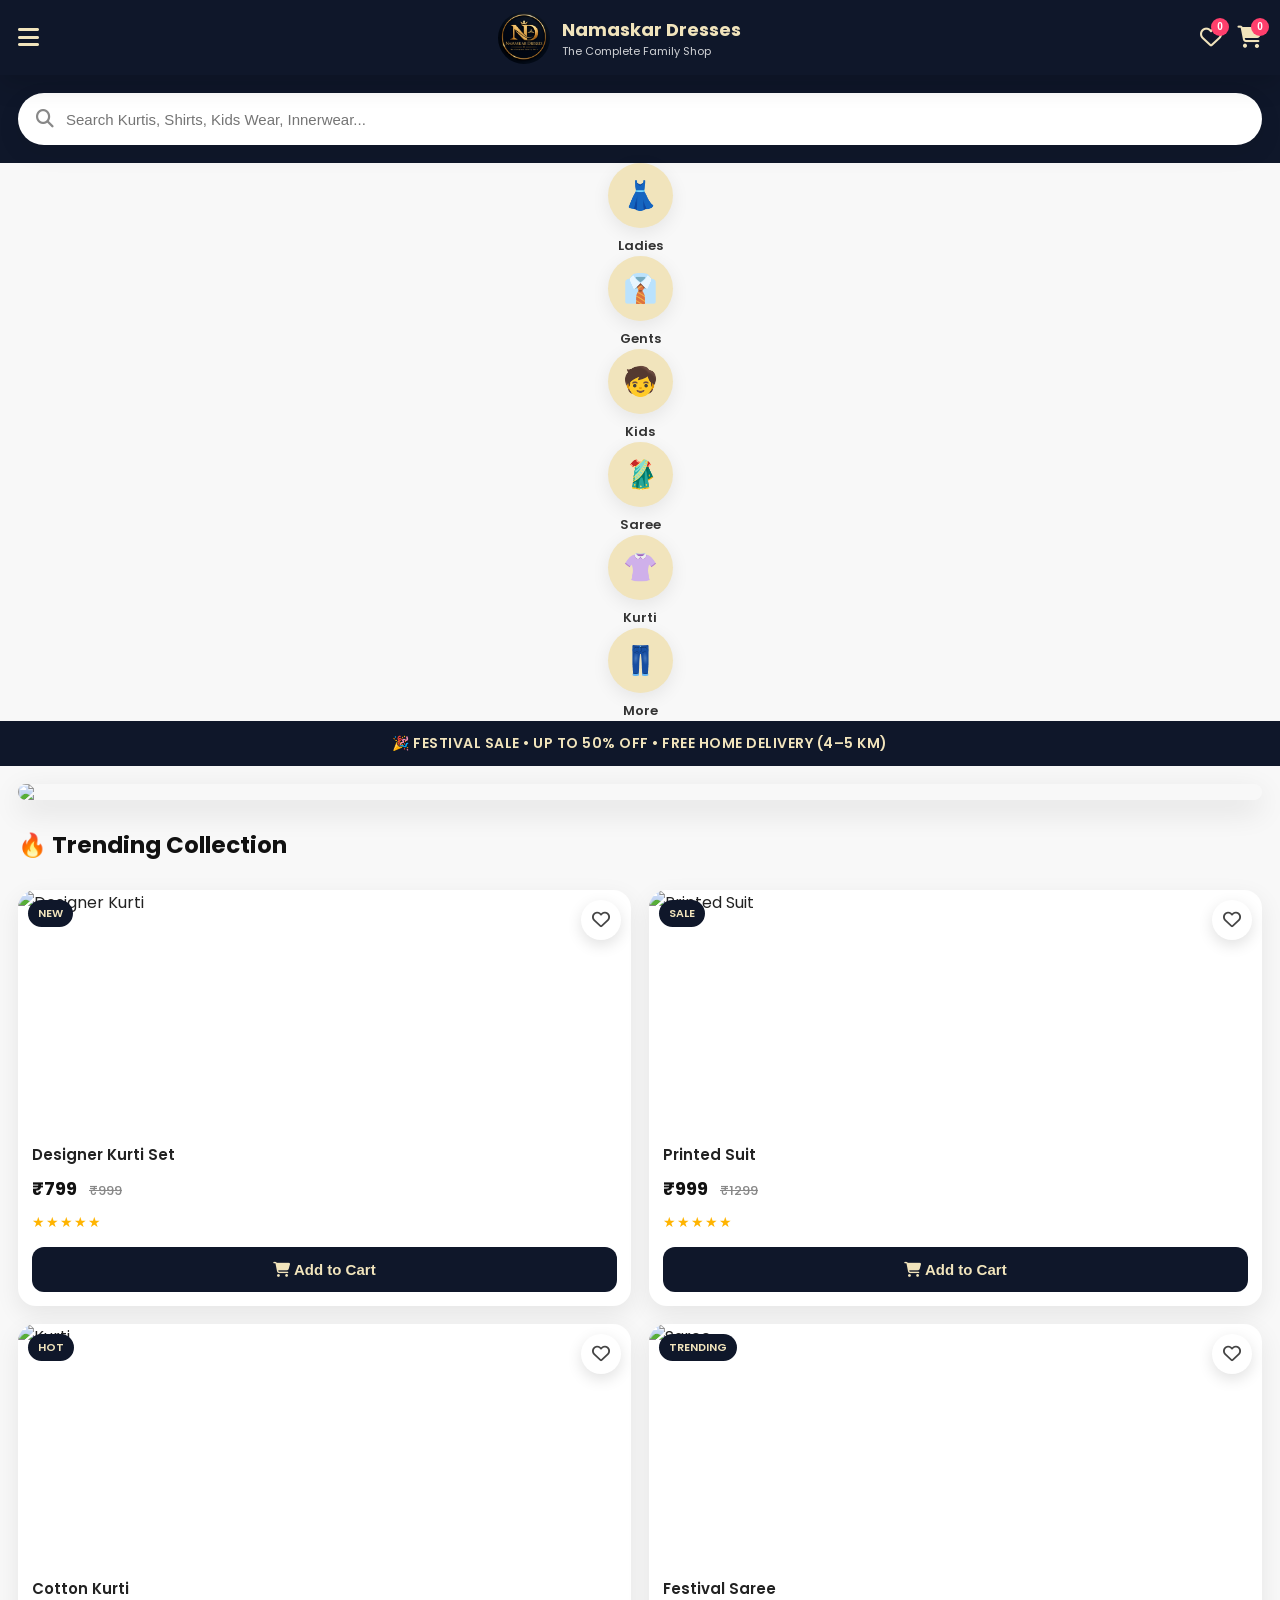
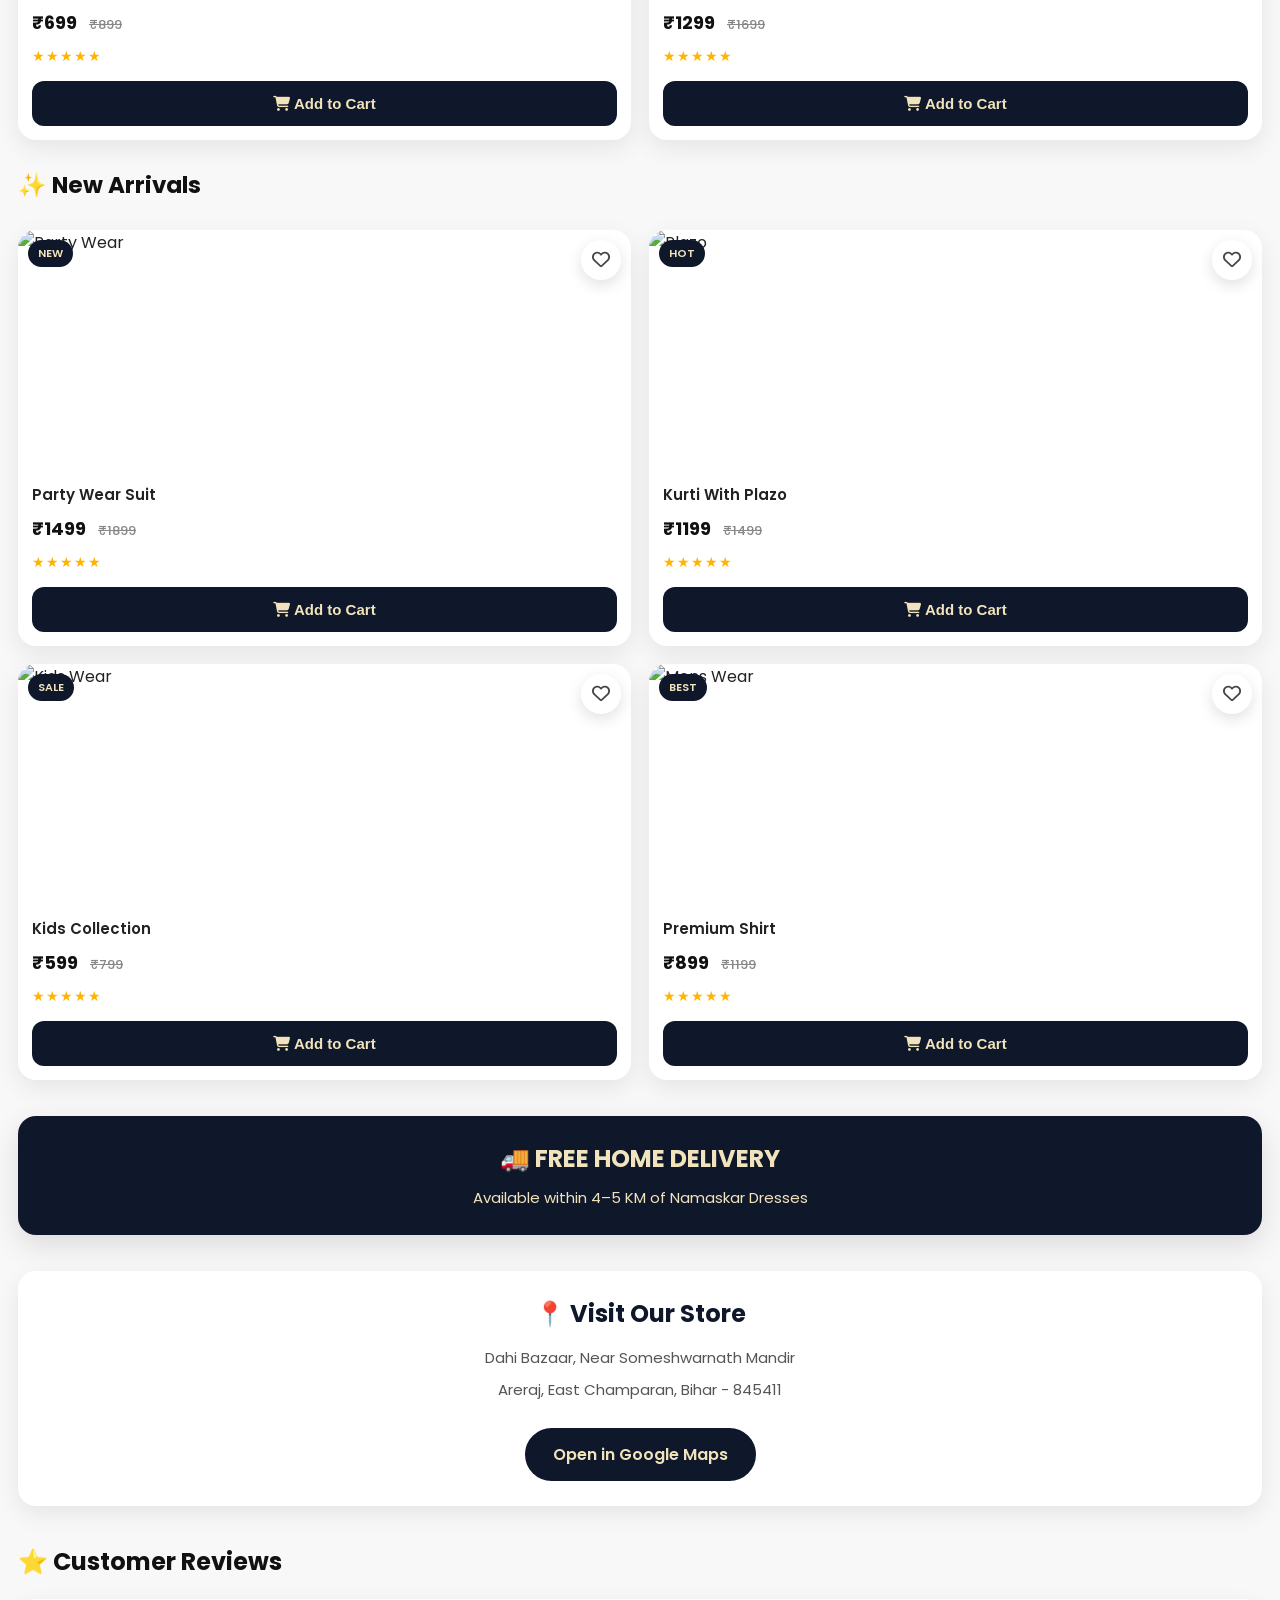
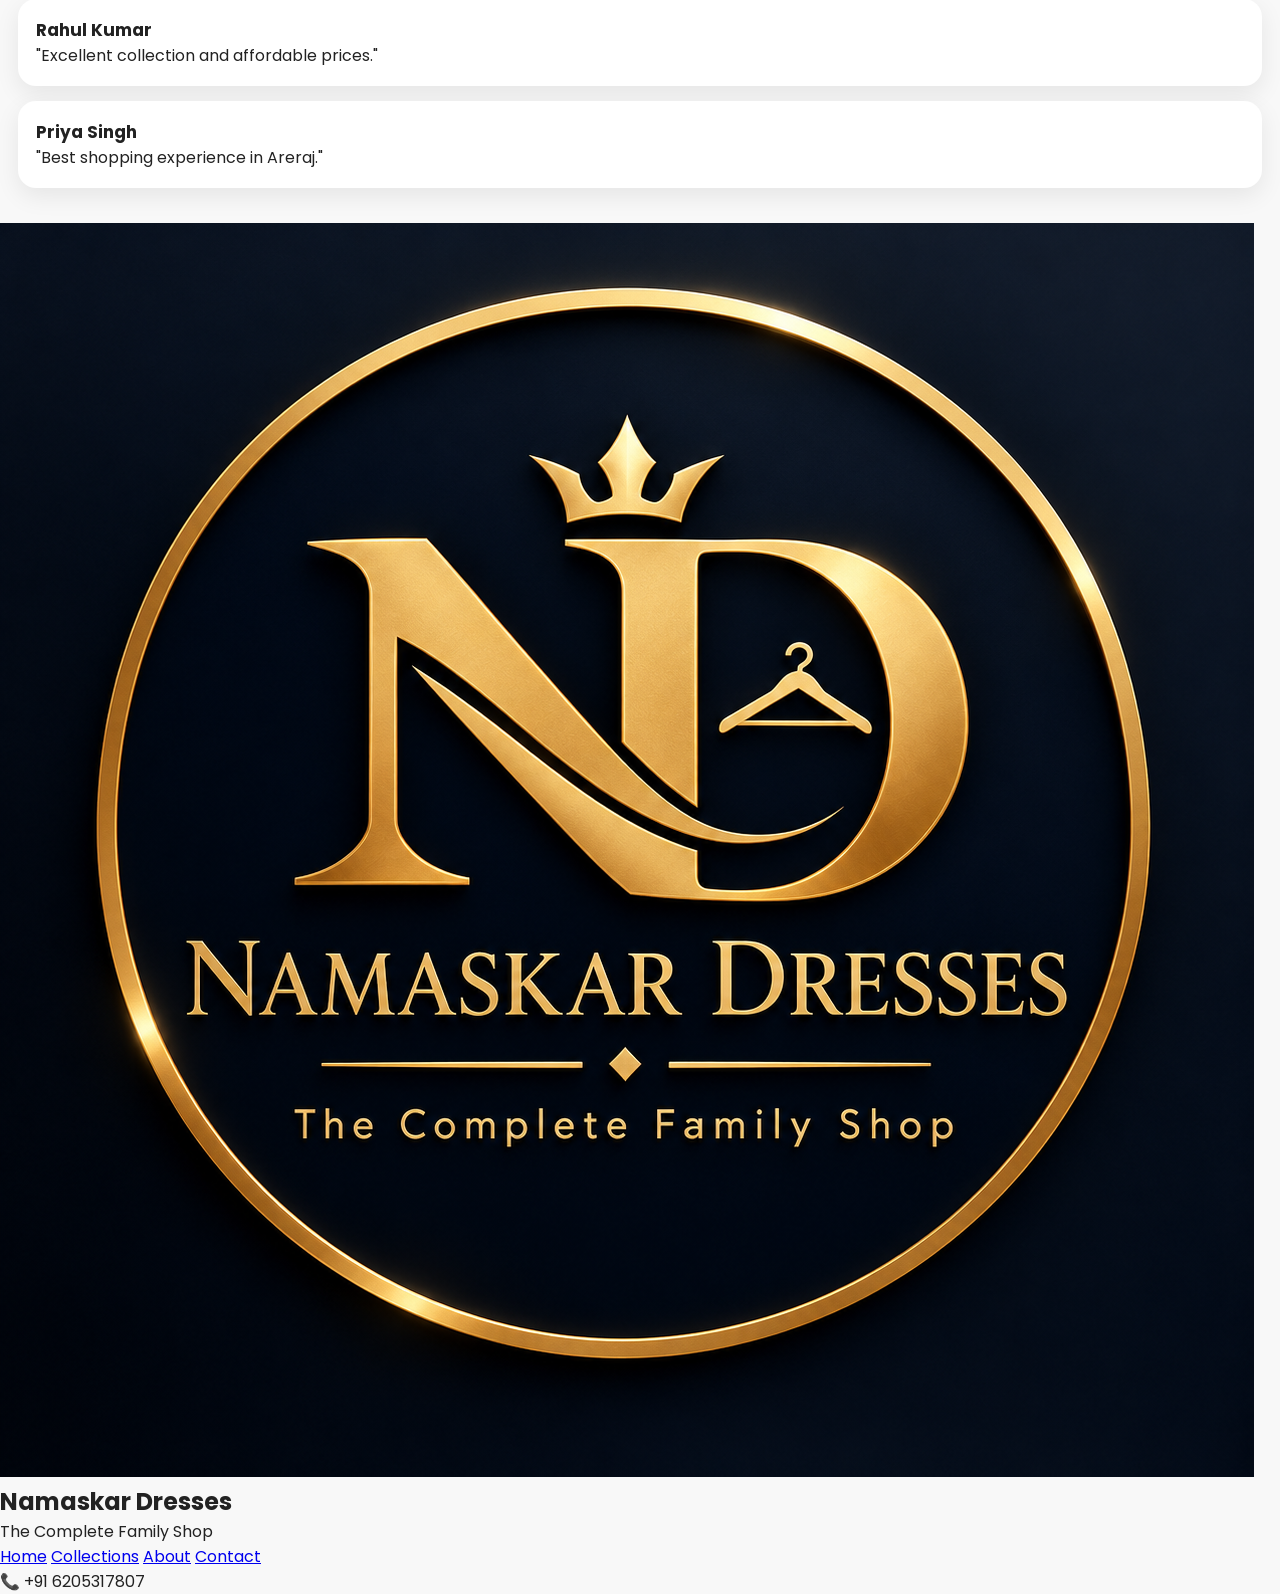
==== index.html @ bfc06c20 "Update index.html nww" ====
<!DOCTYPE html>
<html lang="en">
<head>
<meta charset="UTF-8">
<meta name="viewport" content="width=device-width, initial-scale=1.0">

<title>Namaskar Dresses | The Complete Family Shop</title>

<meta name="description" content="Namaskar Dresses, Areraj — The Complete Family Shop. Shop quality clothing for the whole family. Visit us at Dahi Bazzar, near Someshwarnath Mandir, Areraj, Bihar.">
<link rel="icon" type="image/png" href="logo.png">
  
<link rel="stylesheet" href="style.css">

<link rel="preconnect" href="https://fonts.googleapis.com">
<link rel="preconnect" href="https://fonts.gstatic.com" crossorigin>

<link href="https://fonts.googleapis.com/css2?family=Poppins:wght@300;400;500;600;700&family=Playfair+Display:wght@700&display=swap" rel="stylesheet">

<link rel="stylesheet"
href="https://cdnjs.cloudflare.com/ajax/libs/font-awesome/6.7.2/css/all.min.css"/>

</head>

<body>

<header class="header">

<div class="menu-btn">
<i class="fa-solid fa-bars"></i>
</div>

<div class="logo">

<img src="logo.png" alt="ND Logo">

<div class="logo-text">

<h2>Namaskar Dresses</h2>

<p>The Complete Family Shop</p>

</div>

</div>

<div class="header-icons">

<button class="icon-btn">
<i class="fa-regular fa-heart"></i>
<span id="wishlist-count">0</span>
</button>

<button class="icon-btn">
<i class="fa-solid fa-cart-shopping"></i>
<span id="cart-count">0</span>
</button>

</div>

</header>


<section class="search-section">

<div class="search-box">

<i class="fa-solid fa-magnifying-glass"></i>

<input
type="text"
placeholder="Search Kurtis, Shirts, Kids Wear, Innerwear...">

</div>

</section>

</section>
<div class="category">
<div class="circle">
👗
</div>
<p>Ladies</p>
</div>

<div class="category">
<div class="circle">
👔
</div>
<p>Gents</p>
</div>

<div class="category">
<div class="circle">
🧒
</div>
<p>Kids</p>
</div>

<div class="category">
<div class="circle">
🥻
</div>
<p>Saree</p>
</div>

<div class="category">
<div class="circle">
👚
</div>
<p>Kurti</p>
</div>

<div class="category">
<div class="circle">
👖
</div>
<p>More</p>
</div>

</section>


<section class="offer-strip">

<p>

🎉 FESTIVAL SALE • UP TO 50% OFF • FREE HOME DELIVERY (4–5 KM)

</p>

</section>


<section class="slider">

<div class="slides">

<img src="images/banner1.jpg" class="slide active">

<img src="images/banner2.jpg" class="slide">

<img src="images/banner3.jpg" class="slide">

</div>

</section>


<section class="section-title">

<h2>

🔥 Trending Collection

</h2>

</section>

<section class="products">
<div class="product-card">

<div class="product-image">

<img src="images/product1.jpg" alt="Designer Kurti">

<button class="wishlist-btn">
<i class="fa-regular fa-heart"></i>
</button>

<span class="badge">NEW</span>

</div>

<div class="product-info">

<h3>Designer Kurti Set</h3>

<p class="price">

₹799
<span>₹999</span>

</p>

<div class="rating">

★★★★★

</div>

<button class="cart-btn">

<i class="fa-solid fa-cart-shopping"></i>

Add to Cart

</button>

</div>

</div>


<div class="product-card">

<div class="product-image">

<img src="images/product2.jpg" alt="Printed Suit">

<button class="wishlist-btn">
<i class="fa-regular fa-heart"></i>
</button>

<span class="badge">SALE</span>

</div>

<div class="product-info">

<h3>Printed Suit</h3>

<p class="price">

₹999
<span>₹1299</span>

</p>

<div class="rating">

★★★★★

</div>

<button class="cart-btn">

<i class="fa-solid fa-cart-shopping"></i>

Add to Cart

</button>

</div>

</div>


<div class="product-card">

<div class="product-image">

<img src="images/product3.jpg" alt="Kurti">

<button class="wishlist-btn">
<i class="fa-regular fa-heart"></i>
</button>

<span class="badge">HOT</span>

</div>

<div class="product-info">

<h3>Cotton Kurti</h3>

<p class="price">

₹699
<span>₹899</span>

</p>

<div class="rating">

★★★★★

</div>

<button class="cart-btn">

<i class="fa-solid fa-cart-shopping"></i>

Add to Cart

</button>

</div>

</div>


<div class="product-card">

<div class="product-image">

<img src="images/product4.jpg" alt="Saree">

<button class="wishlist-btn">
<i class="fa-regular fa-heart"></i>
</button>

<span class="badge">TRENDING</span>

</div>

<div class="product-info">

<h3>Festival Saree</h3>

<p class="price">

₹1299
<span>₹1699</span>

</p>

<div class="rating">

★★★★★

</div>

<button class="cart-btn">

<i class="fa-solid fa-cart-shopping"></i>

Add to Cart

</button>

</div>

</div>

</section>


<section class="section-title">

<h2>

✨ New Arrivals

</h2>

</section>

<section class="products">
<div class="product-card">

<div class="product-image">

<img src="images/product5.jpg" alt="Party Wear">

<button class="wishlist-btn">
<i class="fa-regular fa-heart"></i>
</button>

<span class="badge">NEW</span>

</div>

<div class="product-info">

<h3>Party Wear Suit</h3>

<p class="price">

₹1499
<span>₹1899</span>

</p>

<div class="rating">
★★★★★
</div>

<button class="cart-btn">
<i class="fa-solid fa-cart-shopping"></i>
Add to Cart
</button>

</div>

</div>


<div class="product-card">

<div class="product-image">

<img src="images/product6.jpg" alt="Plazo">

<button class="wishlist-btn">
<i class="fa-regular fa-heart"></i>
</button>

<span class="badge">HOT</span>

</div>

<div class="product-info">

<h3>Kurti With Plazo</h3>

<p class="price">

₹1199
<span>₹1499</span>

</p>

<div class="rating">
★★★★★
</div>

<button class="cart-btn">
<i class="fa-solid fa-cart-shopping"></i>
Add to Cart
</button>

</div>

</div>


<div class="product-card">

<div class="product-image">

<img src="images/product7.jpg" alt="Kids Wear">

<button class="wishlist-btn">
<i class="fa-regular fa-heart"></i>
</button>

<span class="badge">SALE</span>

</div>

<div class="product-info">

<h3>Kids Collection</h3>

<p class="price">

₹599
<span>₹799</span>

</p>

<div class="rating">
★★★★★
</div>

<button class="cart-btn">
<i class="fa-solid fa-cart-shopping"></i>
Add to Cart
</button>

</div>

</div>


<div class="product-card">

<div class="product-image">

<img src="images/product8.jpg" alt="Mens Wear">

<button class="wishlist-btn">
<i class="fa-regular fa-heart"></i>
</button>

<span class="badge">BEST</span>

</div>

<div class="product-info">

<h3>Premium Shirt</h3>

<p class="price">

₹899
<span>₹1199</span>

</p>

<div class="rating">
★★★★★
</div>

<button class="cart-btn">
<i class="fa-solid fa-cart-shopping"></i>
Add to Cart
</button>

</div>

</div>

</section>


<section class="delivery">

<div class="delivery-box">

<h2>🚚 FREE HOME DELIVERY</h2>

<p>
Available within 4–5 KM of Namaskar Dresses
</p>

</div>

</section>


<section class="visit-store">

<h2>📍 Visit Our Store</h2>

<p>
Dahi Bazaar, Near Someshwarnath Mandir
</p>

<p>
Areraj, East Champaran, Bihar - 845411
</p>

<a href="#" class="map-btn">

Open in Google Maps

</a>

</section>


<section class="reviews">

<h2>

⭐ Customer Reviews

</h2>

<div class="review-card">

<h4>Rahul Kumar</h4>

<p>

"Excellent collection and affordable prices."

</p>

</div>

<div class="review-card">

<h4>Priya Singh</h4>

<p>

"Best shopping experience in Areraj."

</p>

</div>

</section>


<footer>

<div class="footer-logo">

<img src="logo.png" alt="ND Logo">

<h2>Namaskar Dresses</h2>

<p>The Complete Family Shop</p>

</div>

<div class="footer-links">

<a href="#">Home</a>

<a href="#">Collections</a>

<a href="#">About</a>

<a href="#">Contact</a>

  </div>
<div class="footer-contact">

<p>📞 +91 6205317807</p
---- style.css ----
/* ===========================
   Namaskar Dresses V3
   style.css (Part 1)
=========================== */

*{
margin:0;
padding:0;
box-sizing:border-box;
}

html{
scroll-behavior:smooth;
}

body{
font-family:'Poppins',sans-serif;
background:#F8F8F8;
color:#222;
overflow-x:hidden;
}


/* HEADER */

.header{
position:sticky;
top:0;
left:0;
width:100%;
height:75px;
background:#0F172A;
display:flex;
align-items:center;
justify-content:space-between;
padding:0 18px;
z-index:999;
box-shadow:0 10px 25px rgba(0,0,0,.15);
}

.menu-btn{
font-size:24px;
color:#F1E4BC;
cursor:pointer;
}

.logo{
display:flex;
align-items:center;
gap:12px;
}

.logo img{
width:52px;
height:52px;
border-radius:50%;
}

.logo-text h2{
font-size:18px;
color:#F1E4BC;
font-weight:700;
}

.logo-text p{
font-size:11px;
color:#fff;
opacity:.8;
}

.header-icons{
display:flex;
align-items:center;
gap:15px;
}

.icon-btn{
position:relative;
background:none;
border:none;
color:#F1E4BC;
font-size:22px;
cursor:pointer;
}

.icon-btn span{
position:absolute;
top:-7px;
right:-7px;
background:#ff3f6c;
width:18px;
height:18px;
border-radius:50%;
font-size:10px;
display:flex;
align-items:center;
justify-content:center;
color:#fff;
font-weight:700;
}


/* SEARCH */

.search-section{
padding:18px;
background:#0F172A;
}

.search-box{
height:52px;
background:#fff;
border-radius:30px;
display:flex;
align-items:center;
padding:0 18px;
box-shadow:0 8px 25px rgba(0,0,0,.08);
}

.search-box i{
font-size:18px;
color:#888;
}

.search-box input{
flex:1;
height:100%;
border:none;
outline:none;
padding-left:12px;
font-size:15px;
background:transparent;
}


/* CATEGORIES */

.categories{
display:flex;
overflow-x:auto;
gap:18px;
padding:18px;
background:#fff;
}

.categories::-webkit-scrollbar{
display:none;
}

.category{
min-width:75px;
text-align:center;
}

.circle{
width:65px;
height:65px;
background:#F1E4BC;
border-radius:50%;
display:flex;
align-items:center;
justify-content:center;
font-size:28px;
margin:auto;
box-shadow:0 5px 18px rgba(0,0,0,.08);
}

.category p{
margin-top:8px;
font-size:13px;
font-weight:600;
color:#333;
}


/* OFFER */

.offer-strip{
background:#0F172A;
color:#F1E4BC;
text-align:center;
padding:12px;
font-size:14px;
font-weight:600;
letter-spacing:.5px;
}


/* SLIDER */

.slider{
padding:18px;
}

.slides{
width:100%;
border-radius:20px;
overflow:hidden;
box-shadow:0 10px 30px rgba(0,0,0,.12);
}

.slide{
width:100%;
display:none;
}

.slide.active{
display:block;
}


/* SECTION TITLE */

.section-title{
padding:10px 18px;
}

.section-title h2{
font-size:23px;
font-weight:700;
color:#111;
}


/* PRODUCTS */

.products{
padding:18px;
display:grid;
grid-template-columns:repeat(2,1fr);
gap:18px;
}
/* PRODUCT CARD */

.product-card{
background:#fff;
border-radius:18px;
overflow:hidden;
box-shadow:0 8px 25px rgba(0,0,0,.08);
transition:.35s;
position:relative;
}

.product-card:hover{
transform:translateY(-6px);
box-shadow:0 15px 35px rgba(0,0,0,.12);
}

.product-image{
position:relative;
overflow:hidden;
}

.product-image img{
width:100%;
height:240px;
object-fit:cover;
display:block;
transition:.4s;
}

.product-card:hover .product-image img{
transform:scale(1.05);
}

.wishlist-btn{
position:absolute;
top:10px;
right:10px;
width:40px;
height:40px;
border:none;
border-radius:50%;
background:#fff;
box-shadow:0 5px 15px rgba(0,0,0,.12);
cursor:pointer;
font-size:18px;
color:#444;
display:flex;
align-items:center;
justify-content:center;
}

.wishlist-btn:hover{
color:#ff3f6c;
}

.badge{
position:absolute;
left:10px;
top:10px;
background:#0F172A;
color:#F1E4BC;
padding:5px 10px;
border-radius:30px;
font-size:11px;
font-weight:600;
}

.product-info{
padding:14px;
}

.product-info h3{
font-size:15px;
font-weight:600;
margin-bottom:10px;
color:#222;
line-height:1.4;
}

.price{
font-size:18px;
font-weight:700;
color:#111;
margin-bottom:10px;
}

.price span{
margin-left:8px;
font-size:13px;
text-decoration:line-through;
color:#888;
font-weight:500;
}

.rating{
color:#ffb400;
font-size:14px;
margin-bottom:14px;
letter-spacing:1px;
}

.cart-btn{
width:100%;
height:45px;
border:none;
border-radius:12px;
background:#0F172A;
color:#F1E4BC;
font-size:15px;
font-weight:600;
cursor:pointer;
transition:.3s;
}

.cart-btn:hover{
background:#1e293b;
}


/* DELIVERY */

.delivery{
padding:18px;
}

.delivery-box{
background:#0F172A;
color:#F1E4BC;
padding:25px;
border-radius:18px;
text-align:center;
box-shadow:0 10px 30px rgba(0,0,0,.12);
}

.delivery-box h2{
font-size:24px;
margin-bottom:10px;
}

.delivery-box p{
font-size:15px;
line-height:1.6;
}
/* VISIT STORE */

.visit-store{
padding:25px 18px;
text-align:center;
background:#fff;
margin:18px;
border-radius:18px;
box-shadow:0 8px 25px rgba(0,0,0,.08);
}

.visit-store h2{
font-size:24px;
color:#0F172A;
margin-bottom:15px;
}

.visit-store p{
font-size:15px;
color:#555;
margin:8px 0;
line-height:1.6;
}

.map-btn{
display:inline-block;
margin-top:18px;
padding:14px 28px;
background:#0F172A;
color:#F1E4BC;
text-decoration:none;
border-radius:30px;
font-weight:600;
transition:.3s;
}

.map-btn:hover{
transform:translateY(-3px);
box-shadow:0 8px 20px rgba(0,0,0,.15);
}


/* REVIEWS */

.reviews{
padding:20px 18px;
}

.reviews h2{
font-size:24px;
margin-bottom:20px;
color:#111;
}

.review-card{
background:#fff;
padding:18px;
border-radius:18px;
margin-bottom:15px;
box-shadow:0 8px 25px rgba(0,0,0,.08);
}

.review-card h4{
font-size:17px;
margin-bottom:8px
/* TOAST */

.toast{
position:fixed;
left:50%;
bottom:90px;
transform:translateX(-50%);
background:#0F172A;
color:#F1E4BC;
padding:14px 24px;
border-radius:30px;
font-size:14px;
font-weight:600;
box-shadow:0 8px 20px rgba(0,0,0,.15);
opacity:0;
pointer-events:none;
transition:.35s;
z-index:1000;
}

.toast.show{
opacity:1;
bottom:100px;
}


/* SCROLLBAR */

::-webkit-scrollbar{
width:8px;
}

::-webkit-scrollbar-thumb{
background:#F1E4BC;
border-radius:20px;
}

::-webkit-scrollbar-track{
background:#eee;
}


/* ANIMATIONS */

.product-card,
.review-card,
.delivery-box,
.visit-store,
.slide{
animation:fadeUp .6s ease;
}

@keyframes fadeUp{

0%{
opacity:0;
transform:translateY(25px);
}

100%{
opacity:1;
transform:translateY(0);
}

}


/* MOBILE */

@media(max-width:768px){

.logo-text h2{
font-size:16px;
}

.logo-text p{
font-size:10px;
}

.product-image img{
height:210px;
}

.products{
grid-template-columns:repeat(2,1fr);
gap:14px;
padding:14px;
}

.circle{
width:60px;
height:60px;
font-size:24px;
}

.section-title h2{
font-size:20px;
}

}


/* TABLET */

@media(min-width:769px){

.products{
grid-template-columns:repeat(3,1fr);
}

}


/* DESKTOP */

@media(min-width:1200px){

.products{
grid-template-columns:repeat(4,1fr);
max-width:1400px;
margin:auto;
}

.slider,
.delivery,
.reviews{
max-width:1400px;
margin:auto;
}

.visit-store{
max-width:900px;
margin:30px auto;
}

.categories{
justify-content:center;
}

.search-section{
display:flex;
justify-content:center;
}

.search-box{
max-width:700px;
width:100%;
}

.header{
padding:0 40px;
}

}


/* END OF STYLE.CSS */
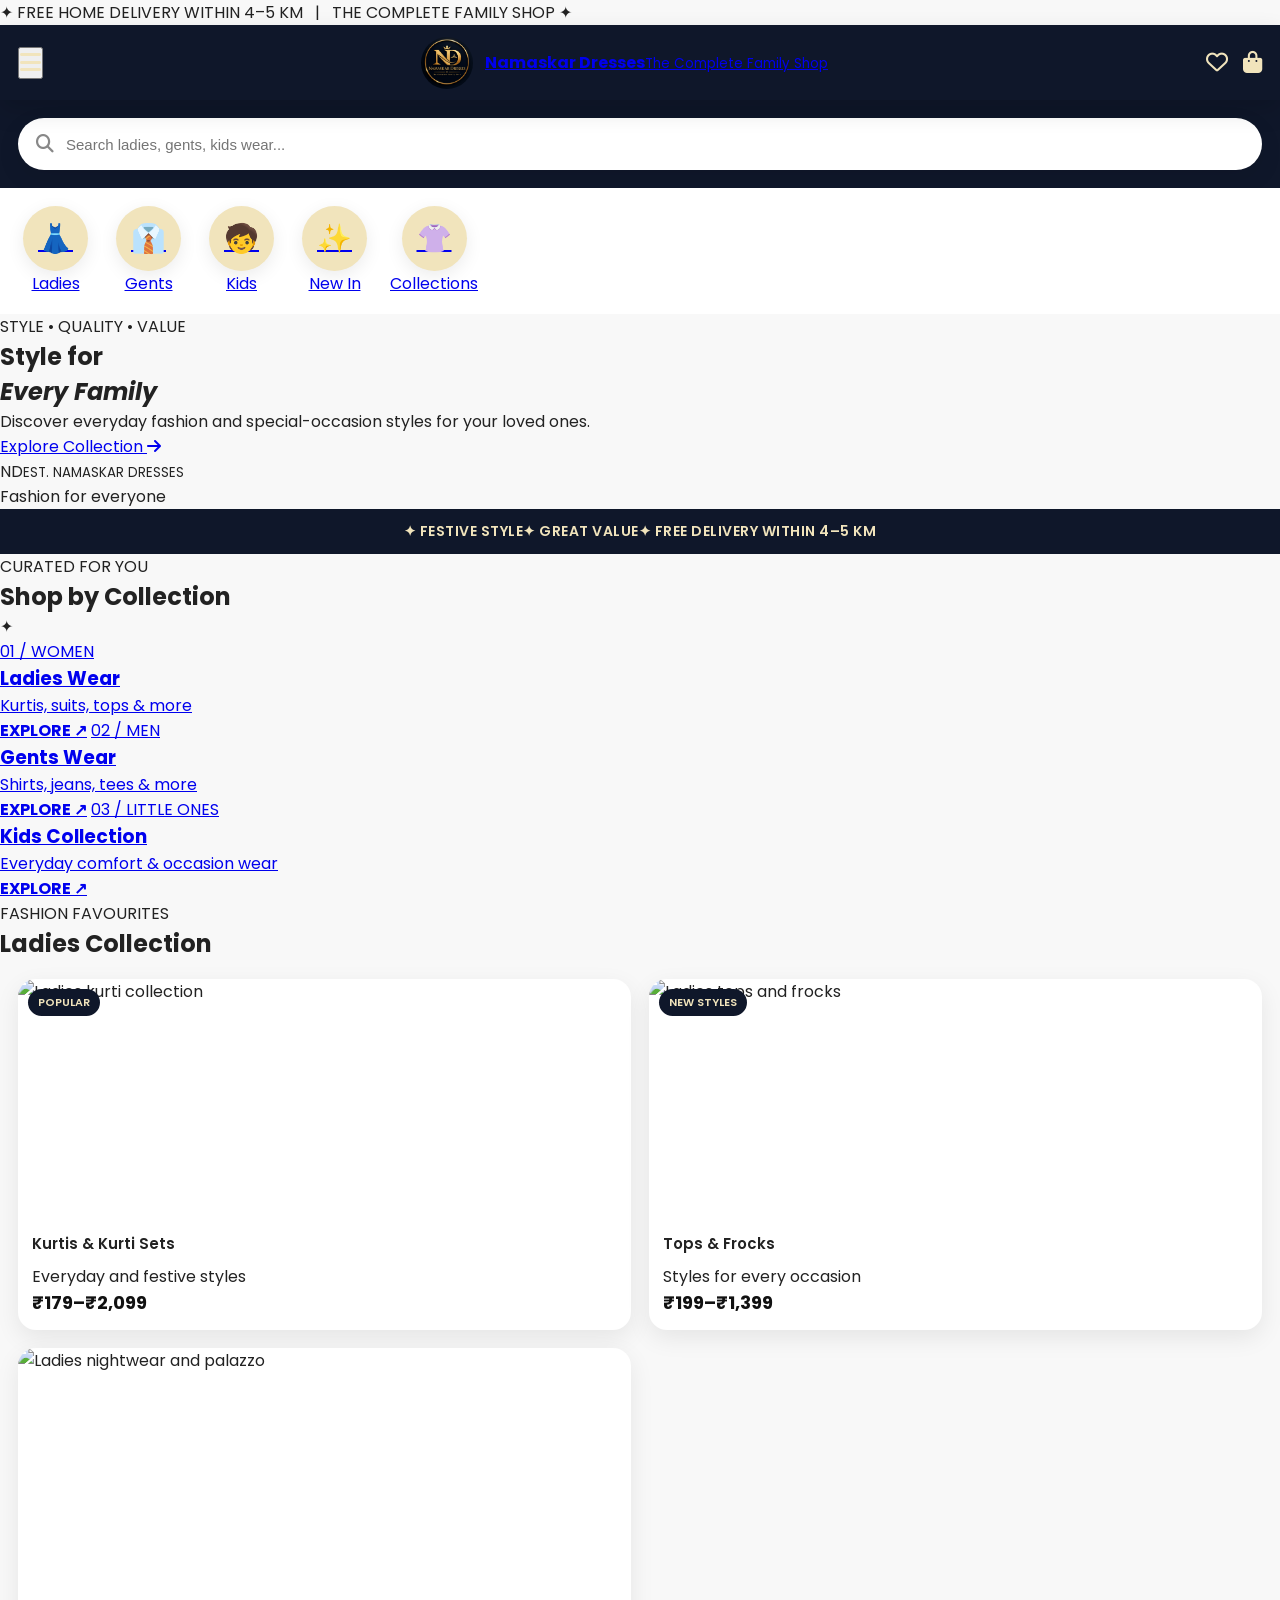
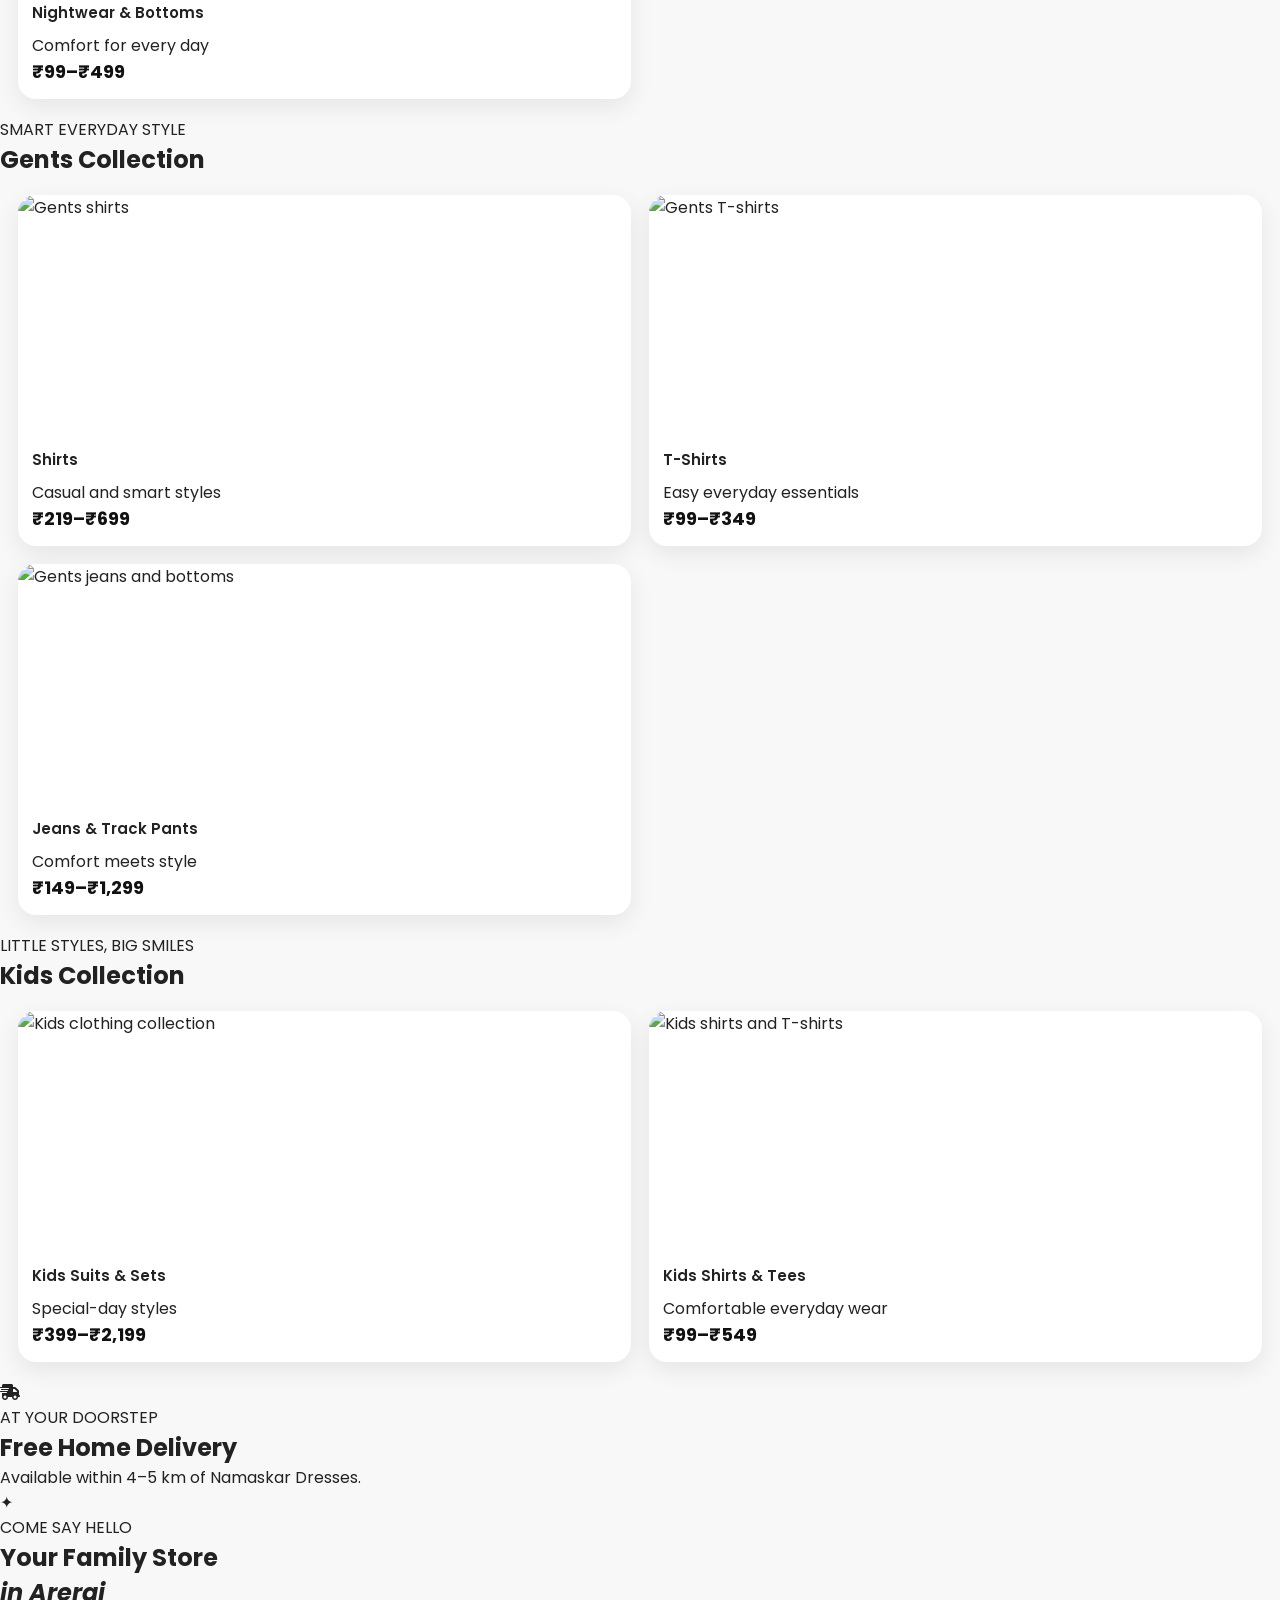
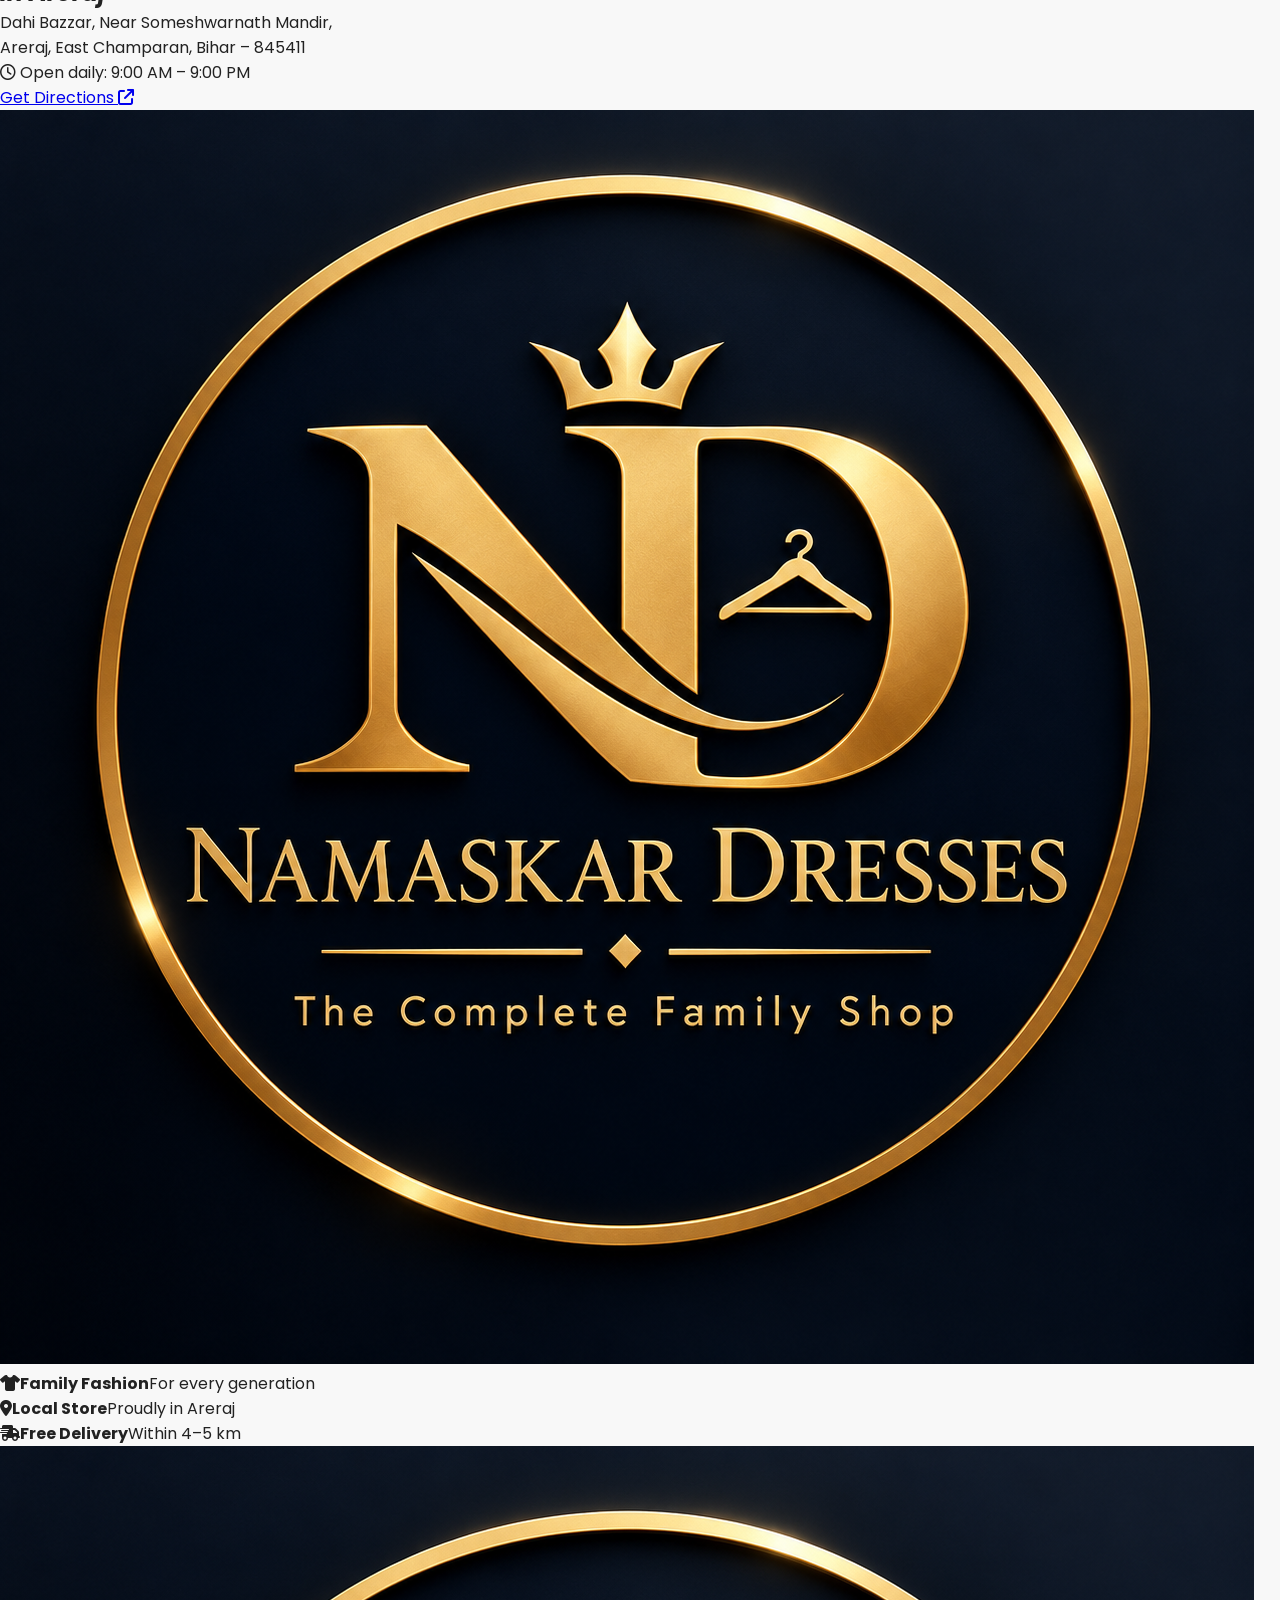
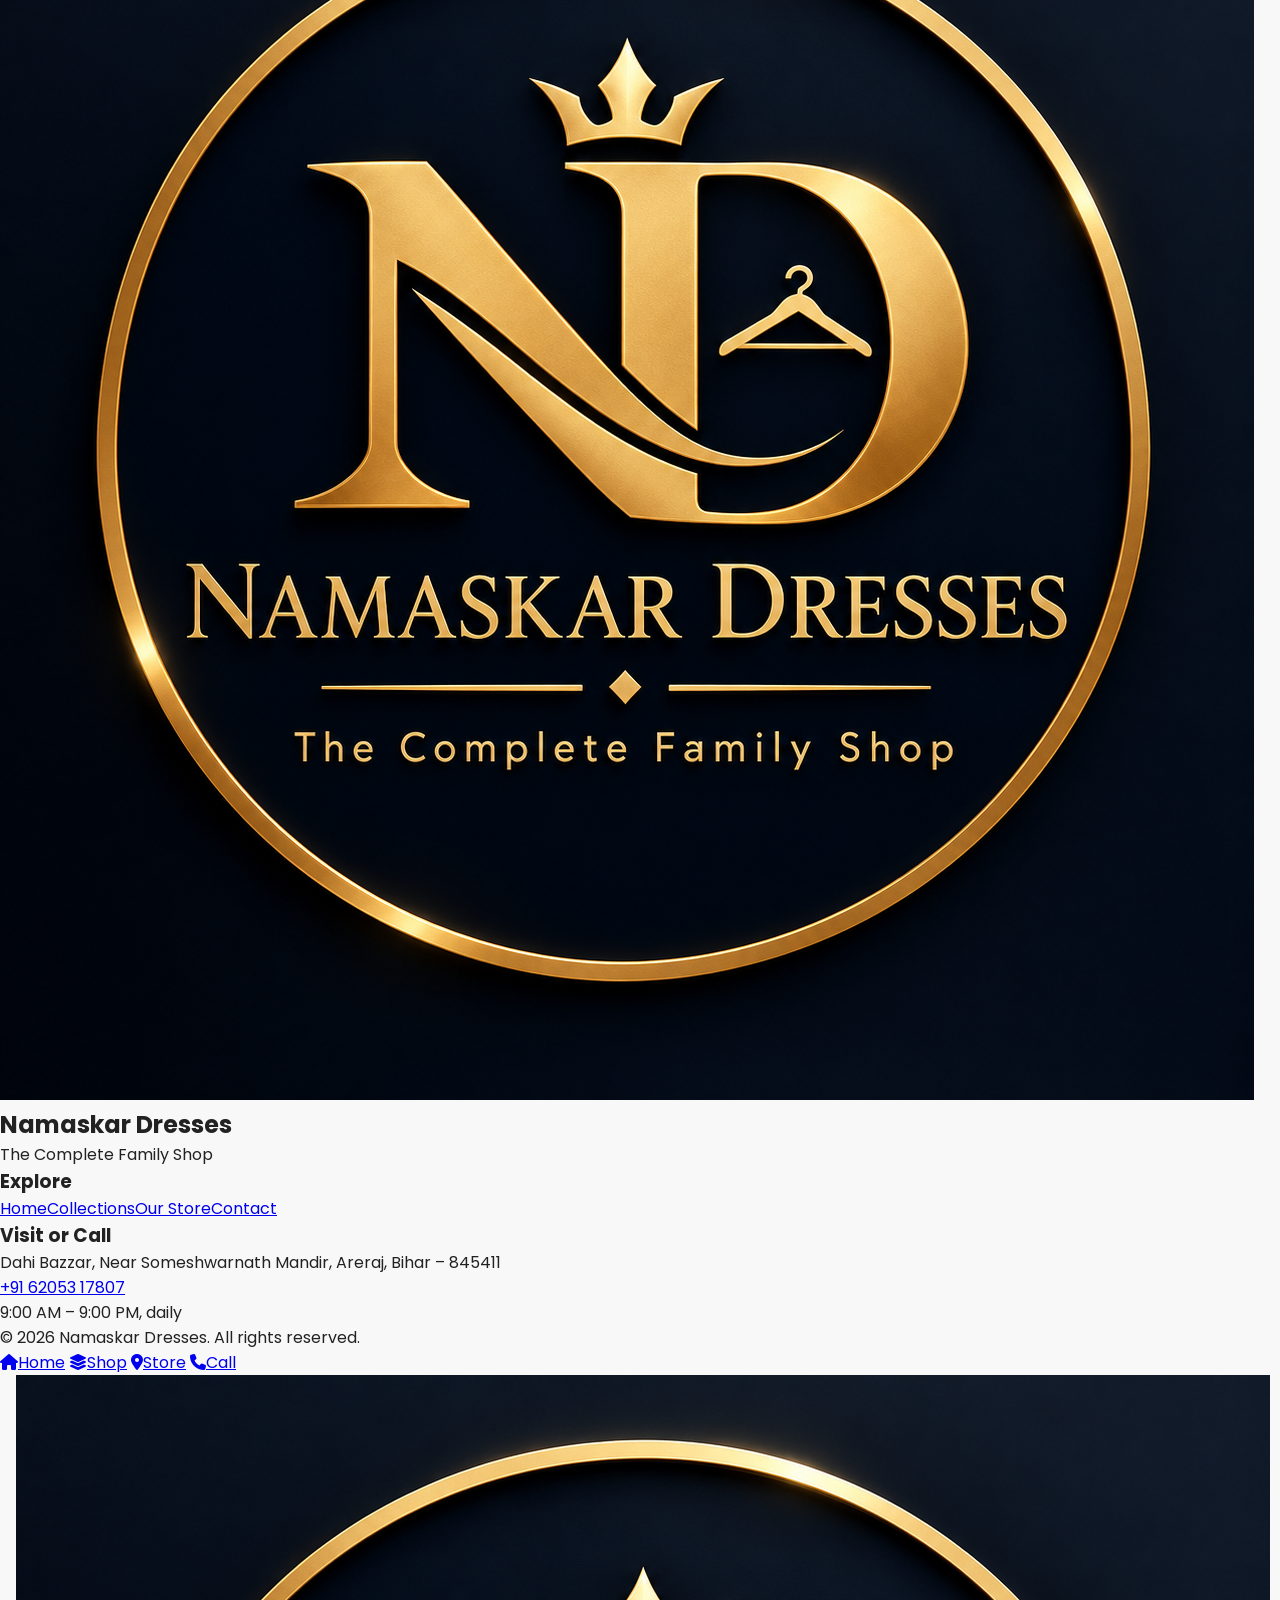
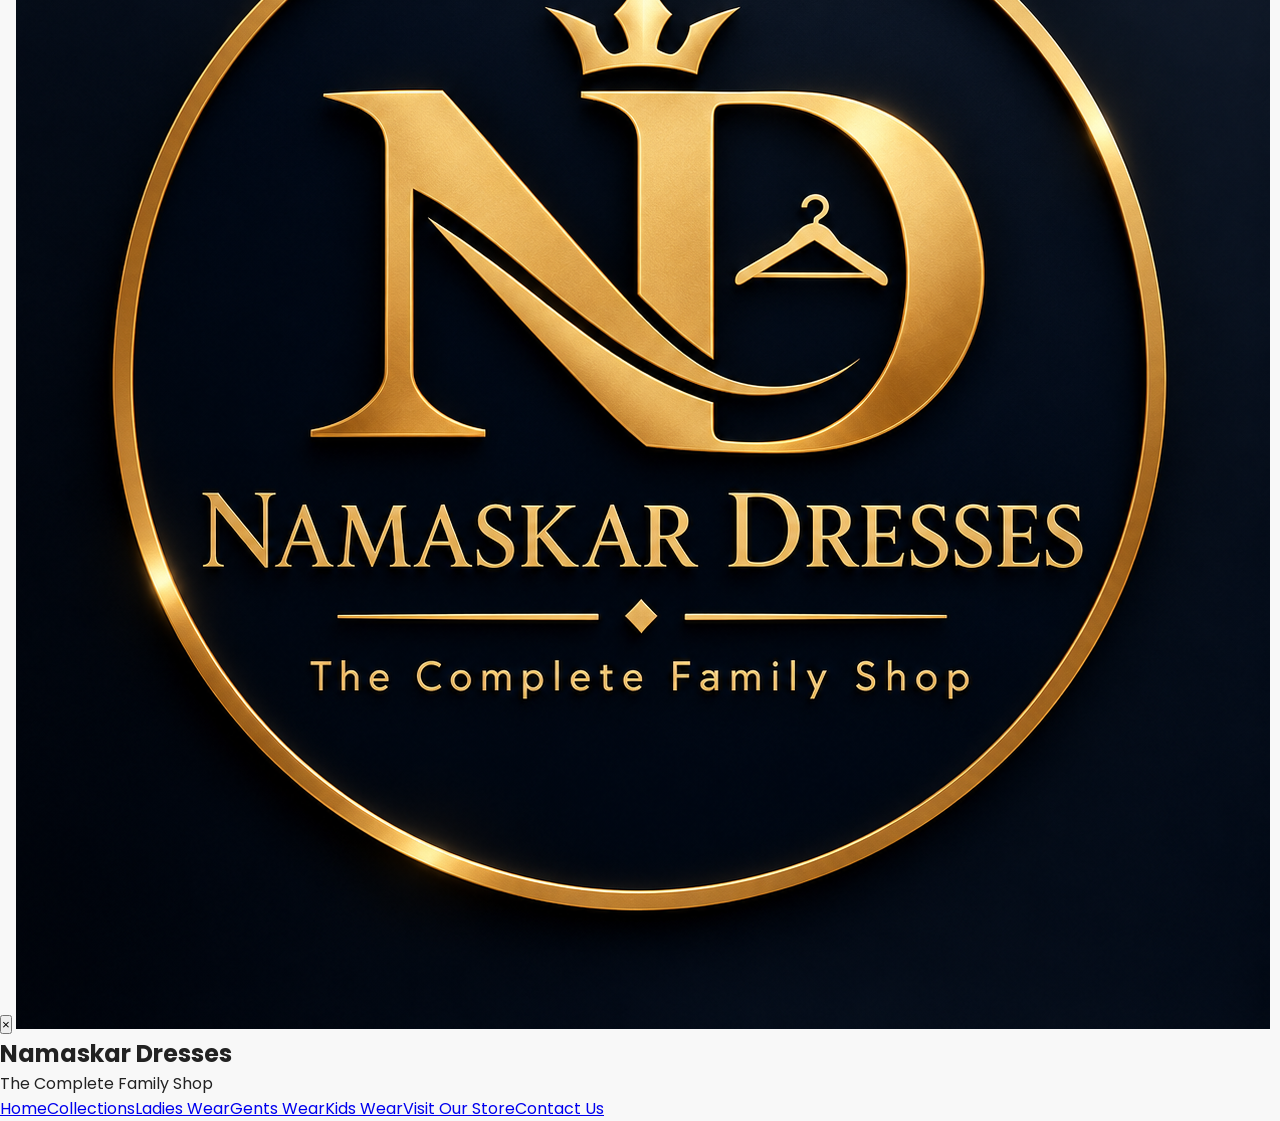
==== commit aa06eaac: "Update index.html3" ====
--- a/index.html
+++ b/index.html
@@ -1,603 +1,192 @@
+
 <!DOCTYPE html>
 <html lang="en">
 <head>
 <meta charset="UTF-8">
 <meta name="viewport" content="width=device-width, initial-scale=1.0">
-
+<meta name="theme-color" content="#0b1730">
 <title>Namaskar Dresses | The Complete Family Shop</title>
-
-<meta name="description" content="Namaskar Dresses, Areraj — The Complete Family Shop. Shop quality clothing for the whole family. Visit us at Dahi Bazzar, near Someshwarnath Mandir, Areraj, Bihar.">
+<meta name="description" content="Discover family fashion at Namaskar Dresses, Areraj, Bihar. Shop ladies, gents and kids clothing with free home delivery within 4–5 km.">
 <link rel="icon" type="image/png" href="logo.png">
-  
 <link rel="stylesheet" href="style.css">
-
 <link rel="preconnect" href="https://fonts.googleapis.com">
 <link rel="preconnect" href="https://fonts.gstatic.com" crossorigin>
-
-<link href="https://fonts.googleapis.com/css2?family=Poppins:wght@300;400;500;600;700&family=Playfair+Display:wght@700&display=swap" rel="stylesheet">
-
-<link rel="stylesheet"
-href="https://cdnjs.cloudflare.com/ajax/libs/font-awesome/6.7.2/css/all.min.css"/>
-
+<link href="https://fonts.googleapis.com/css2?family=Poppins:wght@400;500;600;700&family=Playfair+Display:wght@600;700&display=swap" rel="stylesheet">
+<link rel="stylesheet" href="https://cdnjs.cloudflare.com/ajax/libs/font-awesome/6.7.2/css/all.min.css">
 </head>
-
 <body>
 
+<div class="topbar">✦ FREE HOME DELIVERY WITHIN 4–5 KM &nbsp; | &nbsp; THE COMPLETE FAMILY SHOP ✦</div>
+
 <header class="header">
-
-<div class="menu-btn">
-<i class="fa-solid fa-bars"></i>
-</div>
-
-<div class="logo">
-
-<img src="logo.png" alt="ND Logo">
-
-<div class="logo-text">
-
-<h2>Namaskar Dresses</h2>
-
-<p>The Complete Family Shop</p>
-
-</div>
-
-</div>
-
-<div class="header-icons">
-
-<button class="icon-btn">
-<i class="fa-regular fa-heart"></i>
-<span id="wishlist-count">0</span>
-</button>
-
-<button class="icon-btn">
-<i class="fa-solid fa-cart-shopping"></i>
-<span id="cart-count">0</span>
-</button>
-
-</div>
-
+  <button class="menu-btn" id="menuBtn" aria-label="Open menu"><i class="fa-solid fa-bars"></i></button>
+  <a class="logo" href="#">
+    <img src="logo.png" alt="Namaskar Dresses logo">
+    <span><strong>Namaskar Dresses</strong><small>The Complete Family Shop</small></span>
+  </a>
+  <div class="header-icons">
+    <button class="icon-btn" aria-label="Wishlist" onclick="document.getElementById('new-arrivals').scrollIntoView({behavior:'smooth'})"><i class="fa-regular fa-heart"></i></button>
+    <button class="icon-btn" aria-label="Shopping cart" onclick="document.getElementById('cart-note').scrollIntoView({behavior:'smooth'})"><i class="fa-solid fa-bag-shopping"></i></button>
+  </div>
 </header>
 
-
 <section class="search-section">
-
-<div class="search-box">
-
-<i class="fa-solid fa-magnifying-glass"></i>
-
-<input
-type="text"
-placeholder="Search Kurtis, Shirts, Kids Wear, Innerwear...">
-
-</div>
-
+  <label class="search-box">
+    <i class="fa-solid fa-magnifying-glass"></i>
+    <input id="productSearch" type="search" placeholder="Search ladies, gents, kids wear...">
+  </label>
 </section>
 
-</section>
-<div class="category">
-<div class="circle">
-👗
-</div>
-<p>Ladies</p>
-</div>
+<nav class="categories" aria-label="Shop categories">
+  <a class="category" href="#ladies"><span class="circle">👗</span><span>Ladies</span></a>
+  <a class="category" href="#gents"><span class="circle">👔</span><span>Gents</span></a>
+  <a class="category" href="#kids"><span class="circle">🧒</span><span>Kids</span></a>
+  <a class="category" href="#new-arrivals"><span class="circle">✨</span><span>New In</span></a>
+  <a class="category" href="#collections"><span class="circle">👚</span><span>Collections</span></a>
+</nav>
 
-<div class="category">
-<div class="circle">
-👔
-</div>
-<p>Gents</p>
-</div>
-
-<div class="category">
-<div class="circle">
-🧒
-</div>
-<p>Kids</p>
-</div>
-
-<div class="category">
-<div class="circle">
-🥻
-</div>
-<p>Saree</p>
-</div>
-
-<div class="category">
-<div class="circle">
-👚
-</div>
-<p>Kurti</p>
-</div>
-
-<div class="category">
-<div class="circle">
-👖
-</div>
-<p>More</p>
-</div>
-
+<section class="hero">
+  <div class="hero-copy">
+    <span class="eyebrow">STYLE • QUALITY • VALUE</span>
+    <h1>Style for<br><em>Every Family</em></h1>
+    <p>Discover everyday fashion and special-occasion styles for your loved ones.</p>
+    <a class="gold-btn" href="#collections">Explore Collection <i class="fa-solid fa-arrow-right"></i></a>
+  </div>
+  <div class="hero-art">
+    <div class="hero-seal"><span>ND</span><small>EST. NAMASKAR DRESSES</small></div>
+    <span class="hero-caption">Fashion for everyone</span>
+  </div>
 </section>
 
+<div class="offer-strip"><span>✦ FESTIVE STYLE</span><span>✦ GREAT VALUE</span><span>✦ FREE DELIVERY WITHIN 4–5 KM</span></div>
 
-<section class="offer-strip">
-
-<p>
-
-🎉 FESTIVAL SALE • UP TO 50% OFF • FREE HOME DELIVERY (4–5 KM)
-
-</p>
-
+<section class="section" id="collections">
+  <div class="section-heading">
+    <div><span class="eyebrow">CURATED FOR YOU</span><h2>Shop by Collection</h2></div>
+    <span class="heading-mark">✦</span>
+  </div>
+  <div class="collection-grid">
+    <a class="collection-card ladies" href="#ladies"><span>01 / WOMEN</span><h3>Ladies Wear</h3><p>Kurtis, suits, tops & more</p><b>EXPLORE ↗</b></a>
+    <a class="collection-card gents" href="#gents"><span>02 / MEN</span><h3>Gents Wear</h3><p>Shirts, jeans, tees & more</p><b>EXPLORE ↗</b></a>
+    <a class="collection-card kids" href="#kids"><span>03 / LITTLE ONES</span><h3>Kids Collection</h3><p>Everyday comfort & occasion wear</p><b>EXPLORE ↗</b></a>
+  </div>
 </section>
 
-
-<section class="slider">
-
-<div class="slides">
-
-<img src="images/banner1.jpg" class="slide active">
-
-<img src="images/banner2.jpg" class="slide">
-
-<img src="images/banner3.jpg" class="slide">
-
-</div>
-
+<section class="section product-section" id="ladies">
+  <div class="section-heading">
+    <div><span class="eyebrow">FASHION FAVOURITES</span><h2>Ladies Collection</h2></div>
+  </div>
+  <div class="products">
+    <article class="product-card" data-name="kurti kurti set ladies">
+      <div class="product-image"><img src="images/product1.jpg" alt="Ladies kurti collection" loading="lazy"><span class="badge">POPULAR</span></div>
+      <div class="product-info"><h3>Kurtis & Kurti Sets</h3><p>Everyday and festive styles</p><span class="price">₹179–₹2,099</span></div>
+    </article>
+    <article class="product-card" data-name="ladies top frock">
+      <div class="product-image"><img src="images/product2.jpg" alt="Ladies tops and frocks" loading="lazy"><span class="badge">NEW STYLES</span></div>
+      <div class="product-info"><h3>Tops & Frocks</h3><p>Styles for every occasion</p><span class="price">₹199–₹1,399</span></div>
+    </article>
+    <article class="product-card" data-name="nighty palazzo sharara">
+      <div class="product-image"><img src="images/product5.jpg" alt="Ladies nightwear and palazzo" loading="lazy"></div>
+      <div class="product-info"><h3>Nightwear & Bottoms</h3><p>Comfort for every day</p><span class="price">₹99–₹499</span></div>
+    </article>
+  </div>
 </section>
 
-
-<section class="section-title">
-
-<h2>
-
-🔥 Trending Collection
-
-</h2>
-
+<section class="section product-section" id="gents">
+  <div class="section-heading">
+    <div><span class="eyebrow">SMART EVERYDAY STYLE</span><h2>Gents Collection</h2></div>
+  </div>
+  <div class="products">
+    <article class="product-card" data-name="shirt half shirt">
+      <div class="product-image"><img src="images/product8.jpg" alt="Gents shirts" loading="lazy"></div>
+      <div class="product-info"><h3>Shirts</h3><p>Casual and smart styles</p><span class="price">₹219–₹699</span></div>
+    </article>
+    <article class="product-card" data-name="t-shirt tee">
+      <div class="product-image"><img src="images/product3.jpg" alt="Gents T-shirts" loading="lazy"></div>
+      <div class="product-info"><h3>T-Shirts</h3><p>Easy everyday essentials</p><span class="price">₹99–₹349</span></div>
+    </article>
+    <article class="product-card" data-name="jeans lower track pants">
+      <div class="product-image"><img src="images/product4.jpg" alt="Gents jeans and bottoms" loading="lazy"></div>
+      <div class="product-info"><h3>Jeans & Track Pants</h3><p>Comfort meets style</p><span class="price">₹149–₹1,299</span></div>
+    </article>
+  </div>
 </section>
 
-<section class="products">
-<div class="product-card">
-
-<div class="product-image">
-
-<img src="images/product1.jpg" alt="Designer Kurti">
-
-<button class="wishlist-btn">
-<i class="fa-regular fa-heart"></i>
-</button>
-
-<span class="badge">NEW</span>
-
-</div>
-
-<div class="product-info">
-
-<h3>Designer Kurti Set</h3>
-
-<p class="price">
-
-₹799
-<span>₹999</span>
-
-</p>
-
-<div class="rating">
-
-★★★★★
-
-</div>
-
-<button class="cart-btn">
-
-<i class="fa-solid fa-cart-shopping"></i>
-
-Add to Cart
-
-</button>
-
-</div>
-
-</div>
-
-
-<div class="product-card">
-
-<div class="product-image">
-
-<img src="images/product2.jpg" alt="Printed Suit">
-
-<button class="wishlist-btn">
-<i class="fa-regular fa-heart"></i>
-</button>
-
-<span class="badge">SALE</span>
-
-</div>
-
-<div class="product-info">
-
-<h3>Printed Suit</h3>
-
-<p class="price">
-
-₹999
-<span>₹1299</span>
-
-</p>
-
-<div class="rating">
-
-★★★★★
-
-</div>
-
-<button class="cart-btn">
-
-<i class="fa-solid fa-cart-shopping"></i>
-
-Add to Cart
-
-</button>
-
-</div>
-
-</div>
-
-
-<div class="product-card">
-
-<div class="product-image">
-
-<img src="images/product3.jpg" alt="Kurti">
-
-<button class="wishlist-btn">
-<i class="fa-regular fa-heart"></i>
-</button>
-
-<span class="badge">HOT</span>
-
-</div>
-
-<div class="product-info">
-
-<h3>Cotton Kurti</h3>
-
-<p class="price">
-
-₹699
-<span>₹899</span>
-
-</p>
-
-<div class="rating">
-
-★★★★★
-
-</div>
-
-<button class="cart-btn">
-
-<i class="fa-solid fa-cart-shopping"></i>
-
-Add to Cart
-
-</button>
-
-</div>
-
-</div>
-
-
-<div class="product-card">
-
-<div class="product-image">
-
-<img src="images/product4.jpg" alt="Saree">
-
-<button class="wishlist-btn">
-<i class="fa-regular fa-heart"></i>
-</button>
-
-<span class="badge">TRENDING</span>
-
-</div>
-
-<div class="product-info">
-
-<h3>Festival Saree</h3>
-
-<p class="price">
-
-₹1299
-<span>₹1699</span>
-
-</p>
-
-<div class="rating">
-
-★★★★★
-
-</div>
-
-<button class="cart-btn">
-
-<i class="fa-solid fa-cart-shopping"></i>
-
-Add to Cart
-
-</button>
-
-</div>
-
-</div>
-
+<section class="section product-section" id="kids">
+  <div class="section-heading">
+    <div><span class="eyebrow">LITTLE STYLES, BIG SMILES</span><h2>Kids Collection</h2></div>
+  </div>
+  <div class="products">
+    <article class="product-card" data-name="kids boys girls suit">
+      <div class="product-image"><img src="images/product6.jpg" alt="Kids clothing collection" loading="lazy"></div>
+      <div class="product-info"><h3>Kids Suits & Sets</h3><p>Special-day styles</p><span class="price">₹399–₹2,199</span></div>
+    </article>
+    <article class="product-card" data-name="kids t-shirt shirt">
+      <div class="product-image"><img src="images/product7.jpg" alt="Kids shirts and T-shirts" loading="lazy"></div>
+      <div class="product-info"><h3>Kids Shirts & Tees</h3><p>Comfortable everyday wear</p><span class="price">₹99–₹549</span></div>
+    </article>
+  </div>
 </section>
 
-
-<section class="section-title">
-
-<h2>
-
-✨ New Arrivals
-
-</h2>
-
+<section class="delivery-banner">
+  <div class="delivery-icon"><i class="fa-solid fa-truck-fast"></i></div>
+  <div><span class="eyebrow">AT YOUR DOORSTEP</span><h2>Free Home Delivery</h2><p>Available within 4–5 km of Namaskar Dresses.</p></div>
+  <span class="delivery-star">✦</span>
 </section>
 
-<section class="products">
-<div class="product-card">
-
-<div class="product-image">
-
-<img src="images/product5.jpg" alt="Party Wear">
-
-<button class="wishlist-btn">
-<i class="fa-regular fa-heart"></i>
-</button>
-
-<span class="badge">NEW</span>
-
-</div>
-
-<div class="product-info">
-
-<h3>Party Wear Suit</h3>
-
-<p class="price">
-
-₹1499
-<span>₹1899</span>
-
-</p>
-
-<div class="rating">
-★★★★★
-</div>
-
-<button class="cart-btn">
-<i class="fa-solid fa-cart-shopping"></i>
-Add to Cart
-</button>
-
-</div>
-
-</div>
-
-
-<div class="product-card">
-
-<div class="product-image">
-
-<img src="images/product6.jpg" alt="Plazo">
-
-<button class="wishlist-btn">
-<i class="fa-regular fa-heart"></i>
-</button>
-
-<span class="badge">HOT</span>
-
-</div>
-
-<div class="product-info">
-
-<h3>Kurti With Plazo</h3>
-
-<p class="price">
-
-₹1199
-<span>₹1499</span>
-
-</p>
-
-<div class="rating">
-★★★★★
-</div>
-
-<button class="cart-btn">
-<i class="fa-solid fa-cart-shopping"></i>
-Add to Cart
-</button>
-
-</div>
-
-</div>
-
-
-<div class="product-card">
-
-<div class="product-image">
-
-<img src="images/product7.jpg" alt="Kids Wear">
-
-<button class="wishlist-btn">
-<i class="fa-regular fa-heart"></i>
-</button>
-
-<span class="badge">SALE</span>
-
-</div>
-
-<div class="product-info">
-
-<h3>Kids Collection</h3>
-
-<p class="price">
-
-₹599
-<span>₹799</span>
-
-</p>
-
-<div class="rating">
-★★★★★
-</div>
-
-<button class="cart-btn">
-<i class="fa-solid fa-cart-shopping"></i>
-Add to Cart
-</button>
-
-</div>
-
-</div>
-
-
-<div class="product-card">
-
-<div class="product-image">
-
-<img src="images/product8.jpg" alt="Mens Wear">
-
-<button class="wishlist-btn">
-<i class="fa-regular fa-heart"></i>
-</button>
-
-<span class="badge">BEST</span>
-
-</div>
-
-<div class="product-info">
-
-<h3>Premium Shirt</h3>
-
-<p class="price">
-
-₹899
-<span>₹1199</span>
-
-</p>
-
-<div class="rating">
-★★★★★
-</div>
-
-<button class="cart-btn">
-<i class="fa-solid fa-cart-shopping"></i>
-Add to Cart
-</button>
-
-</div>
-
-</div>
-
+<section class="store-section" id="about">
+  <div class="store-content">
+    <span class="eyebrow">COME SAY HELLO</span>
+    <h2>Your Family Store<br><em>in Areraj</em></h2>
+    <p>Dahi Bazzar, Near Someshwarnath Mandir,<br>Areraj, East Champaran, Bihar – 845411</p>
+    <p><i class="fa-regular fa-clock"></i> Open daily: 9:00 AM – 9:00 PM</p>
+    <a class="gold-btn" href="https://www.google.com/maps/search/?api=1&query=Namaskar+Dresses+Dahi+Bazzar+Areraj+Bihar" target="_blank" rel="noopener">Get Directions <i class="fa-solid fa-arrow-up-right-from-square"></i></a>
+  </div>
+  <div class="store-monogram"><img src="logo.png" alt="Namaskar Dresses emblem"></div>
 </section>
 
-
-<section class="delivery">
-
-<div class="delivery-box">
-
-<h2>🚚 FREE HOME DELIVERY</h2>
-
-<p>
-Available within 4–5 KM of Namaskar Dresses
-</p>
-
-</div>
-
+<section class="trust-strip">
+  <div><i class="fa-solid fa-shirt"></i><b>Family Fashion</b><span>For every generation</span></div>
+  <div><i class="fa-solid fa-location-dot"></i><b>Local Store</b><span>Proudly in Areraj</span></div>
+  <div><i class="fa-solid fa-truck-fast"></i><b>Free Delivery</b><span>Within 4–5 km</span></div>
 </section>
 
+<footer id="contact">
+  <div class="footer-main">
+    <div class="footer-brand"><img src="logo.png" alt="ND logo"><h2>Namaskar Dresses</h2><p>The Complete Family Shop</p></div>
+    <div class="footer-links"><h3>Explore</h3><a href="#">Home</a><a href="#collections">Collections</a><a href="#about">Our Store</a><a href="#contact">Contact</a></div>
+    <div class="footer-contact"><h3>Visit or Call</h3><p>Dahi Bazzar, Near Someshwarnath Mandir, Areraj, Bihar – 845411</p><a href="tel:+916205317807">+91 62053 17807</a><p>9:00 AM – 9:00 PM, daily</p></div>
+  </div>
+  <div class="copyright">© 2026 Namaskar Dresses. All rights reserved.</div>
+</footer>
 
-<section class="visit-store">
+<nav class="bottom-nav">
+  <a href="#"><i class="fa-solid fa-house"></i><span>Home</span></a>
+  <a href="#collections"><i class="fa-solid fa-layer-group"></i><span>Shop</span></a>
+  <a href="#about"><i class="fa-solid fa-location-dot"></i><span>Store</span></a>
+  <a href="tel:+916205317807"><i class="fa-solid fa-phone"></i><span>Call</span></a>
+</nav>
 
-<h2>📍 Visit Our Store</h2>
+<div class="side-menu" id="sideMenu">
+  <button class="close-menu" id="closeMenu" aria-label="Close menu">&times;</button>
+  <img src="logo.png" alt="ND logo">
+  <h2>Namaskar Dresses</h2>
+  <p>The Complete Family Shop</p>
+  <a href="#">Home</a><a href="#collections">Collections</a><a href="#ladies">Ladies Wear</a><a href="#gents">Gents Wear</a><a href="#kids">Kids Wear</a><a href="#about">Visit Our Store</a><a href="#contact">Contact Us</a>
+</div>
+<div class="menu-overlay" id="menuOverlay"></div>
 
-<p>
-Dahi Bazaar, Near Someshwarnath Mandir
-</p>
-
-<p>
-Areraj, East Champaran, Bihar - 845411
-</p>
-
-<a href="#" class="map-btn">
-
-Open in Google Maps
-
-</a>
-
-</section>
-
-
-<section class="reviews">
-
-<h2>
-
-⭐ Customer Reviews
-
-</h2>
-
-<div class="review-card">
-
-<h4>Rahul Kumar</h4>
-
-<p>
-
-"Excellent collection and affordable prices."
-
-</p>
-
-</div>
-
-<div class="review-card">
-
-<h4>Priya Singh</h4>
-
-<p>
-
-"Best shopping experience in Areraj."
-
-</p>
-
-</div>
-
-</section>
-
-
-<footer>
-
-<div class="footer-logo">
-
-<img src="logo.png" alt="ND Logo">
-
-<h2>Namaskar Dresses</h2>
-
-<p>The Complete Family Shop</p>
-
-</div>
-
-<div class="footer-links">
-
-<a href="#">Home</a>
-
-<a href="#">Collections</a>
-
-<a href="#">About</a>
-
-<a href="#">Contact</a>
-
-  </div>
-<div class="footer-contact">
-
-<p>📞 +91 6205317807</p
+<script src="script.js"></script>
+<script>
+const menu=document.getElementById('sideMenu');
+const overlay=document.getElementById('menuOverlay');
+document.getElementById('menuBtn').addEventListener('click',()=>{menu.classList.add('open');overlay.classList.add('show');});
+document.getElementById('closeMenu').addEventListener('click',()=>{menu.classList.remove('open');overlay.classList.remove('show');});
+overlay.addEventListener('click',()=>{menu.classList.remove('open');overlay.classList.remove('show');});
+document.getElementById('productSearch').addEventListener('input',function(){
+ const q=this.value.toLowerCase().trim();
+ document.querySelectorAll('.product-card').forEach(card=>{card.style.display=card.dataset.name.includes(q)?'':'none';});
+});
+</script>
+</body>
+</html>
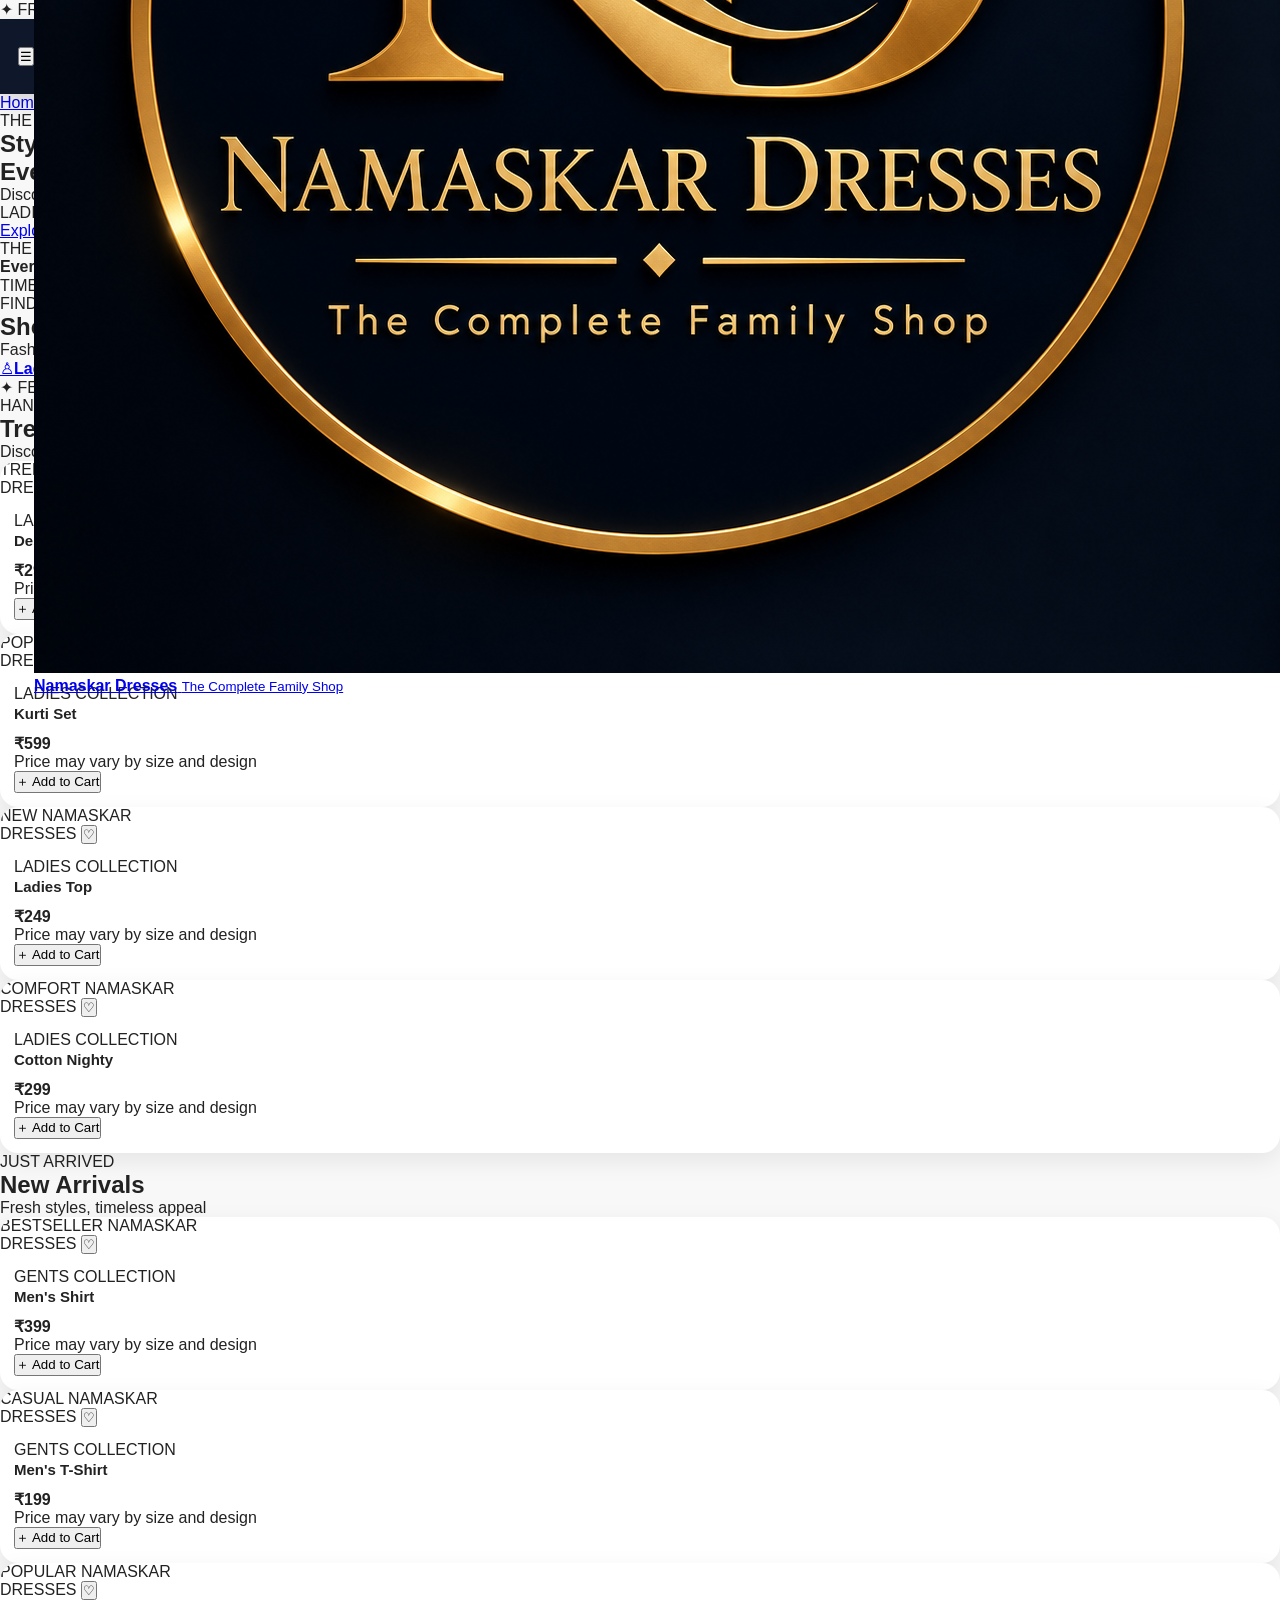
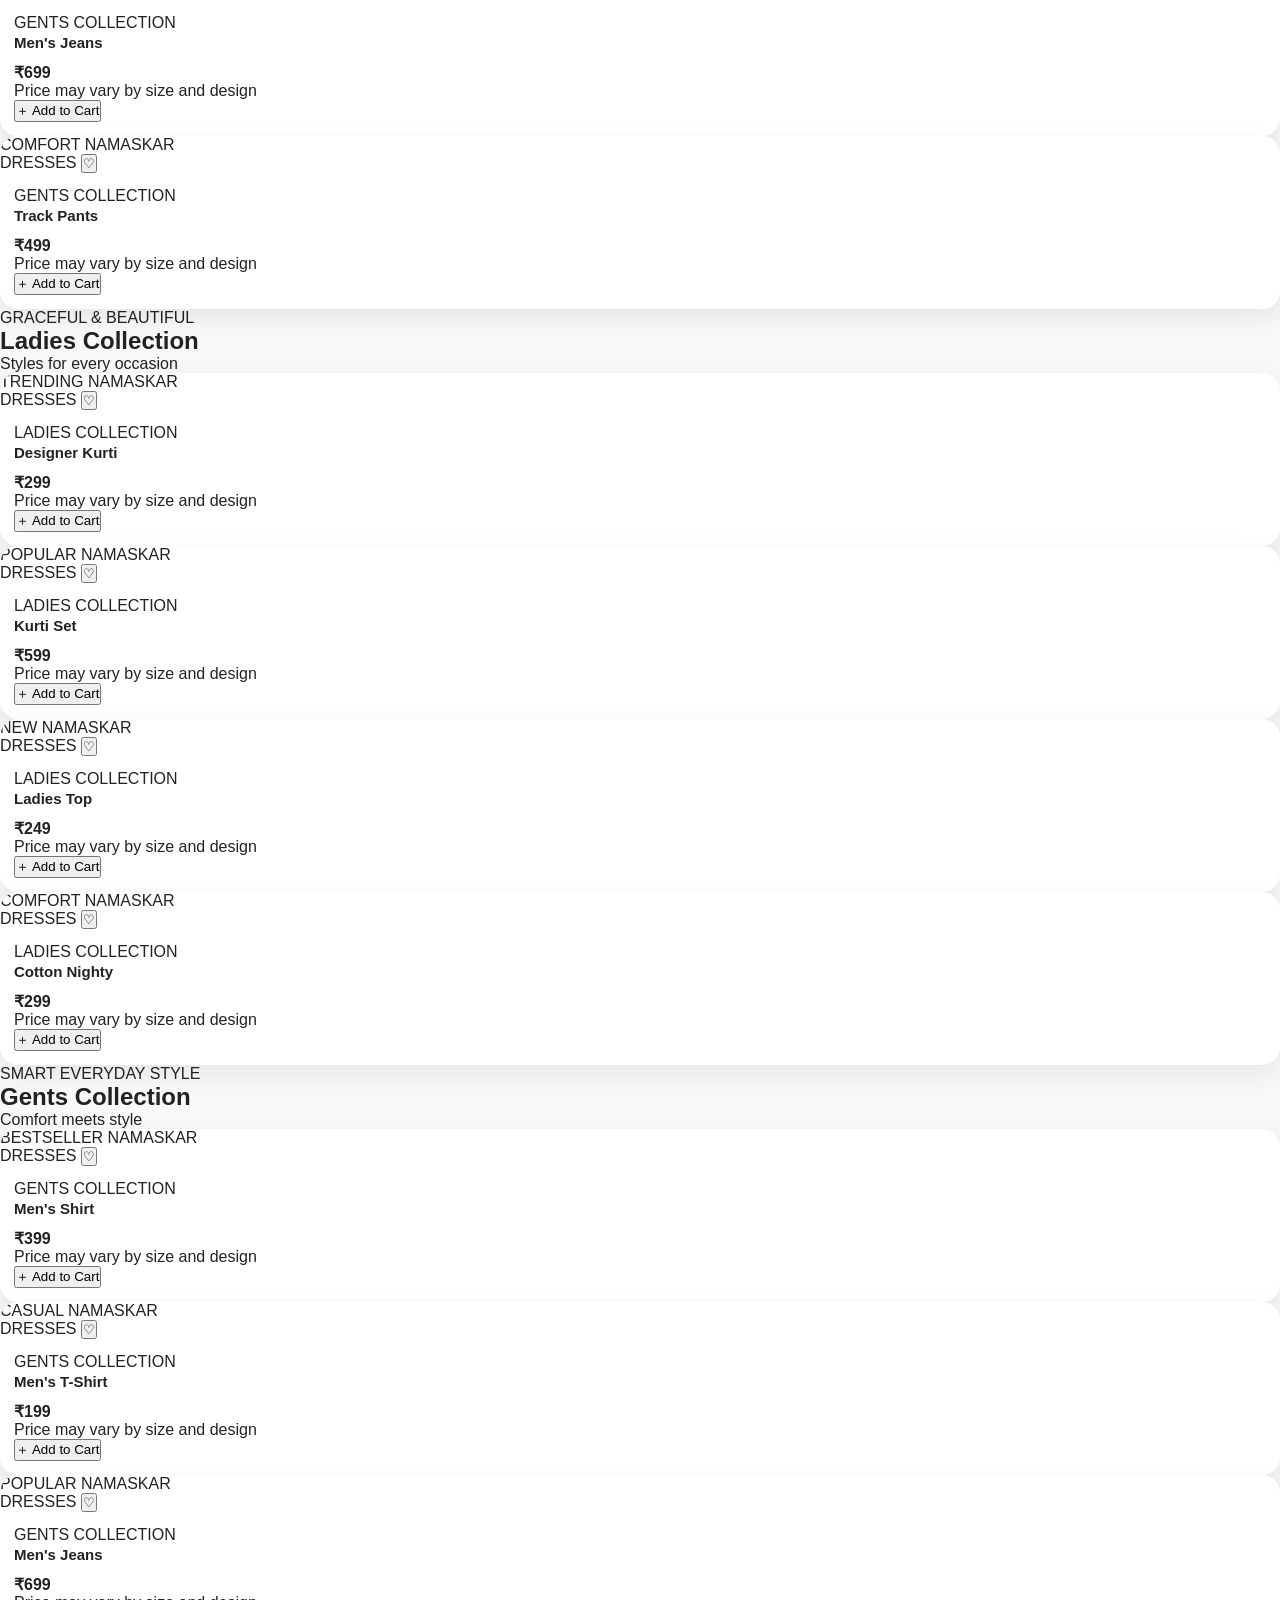
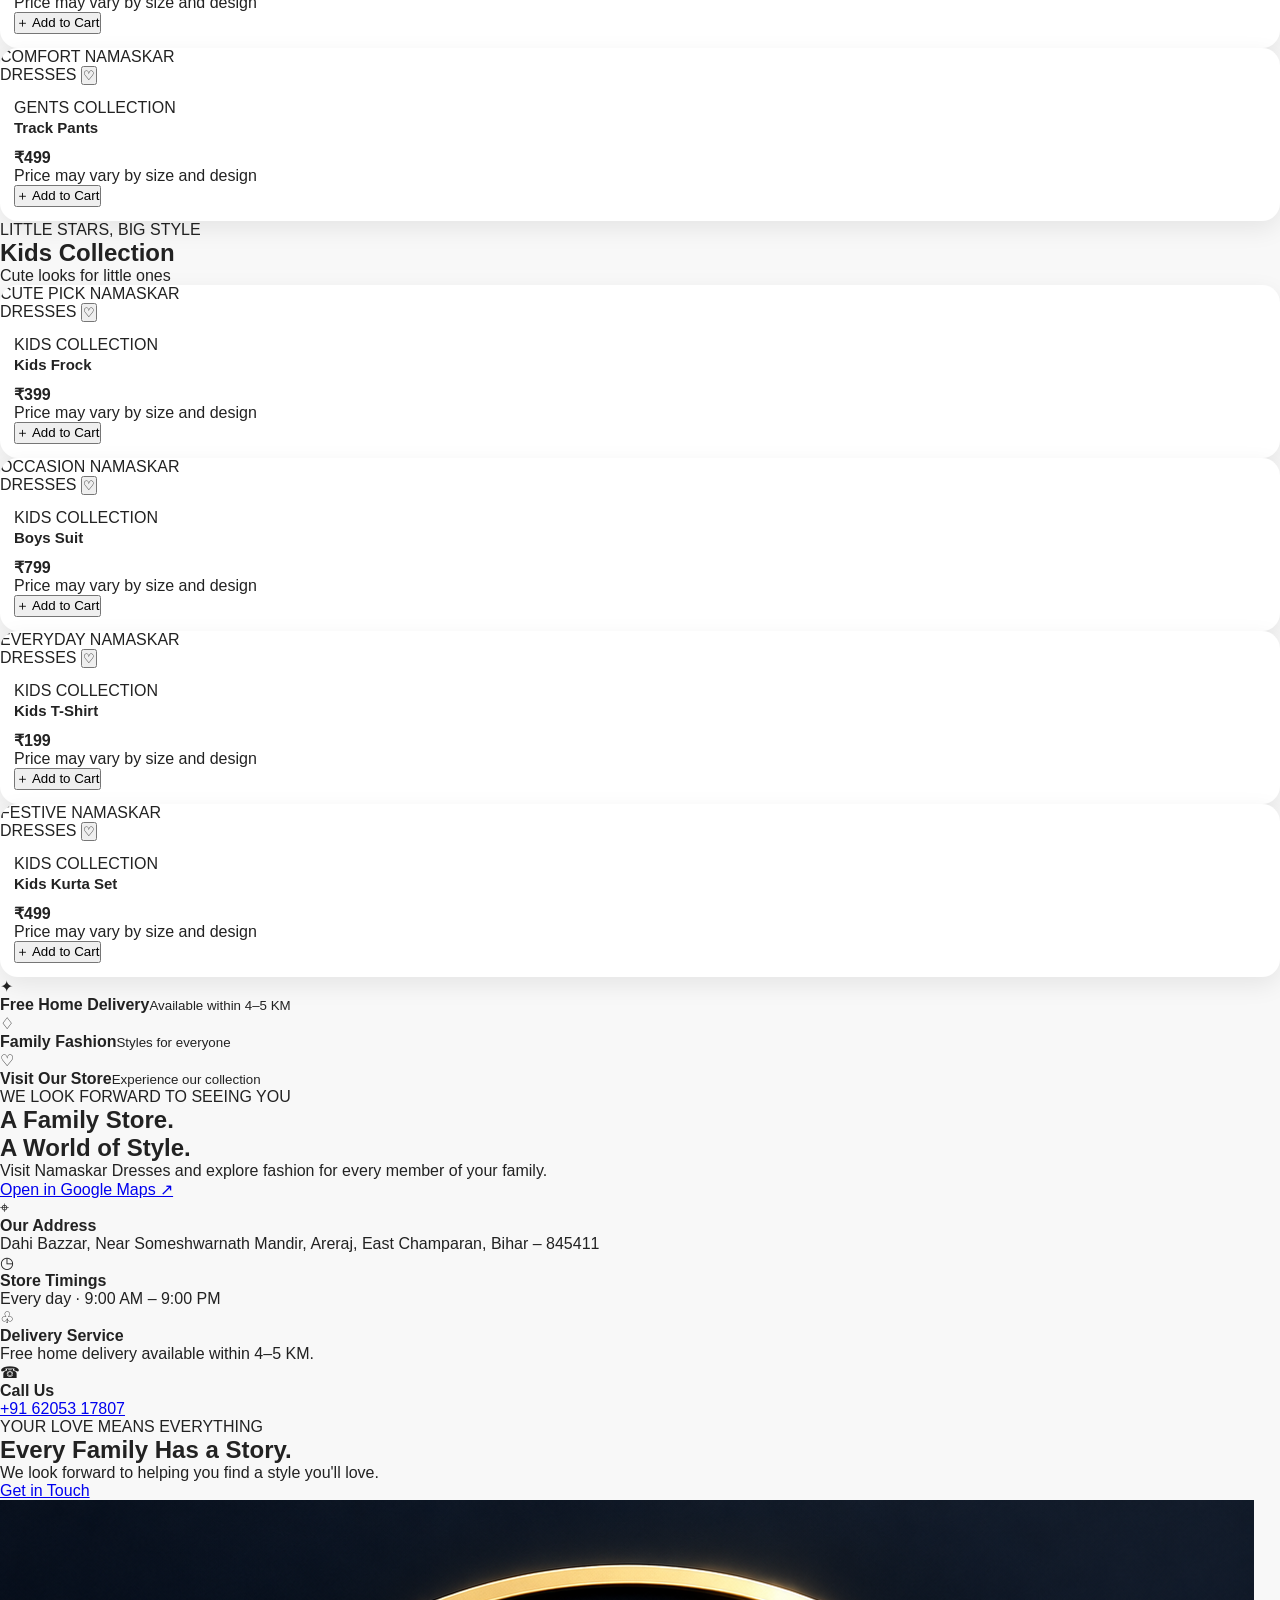
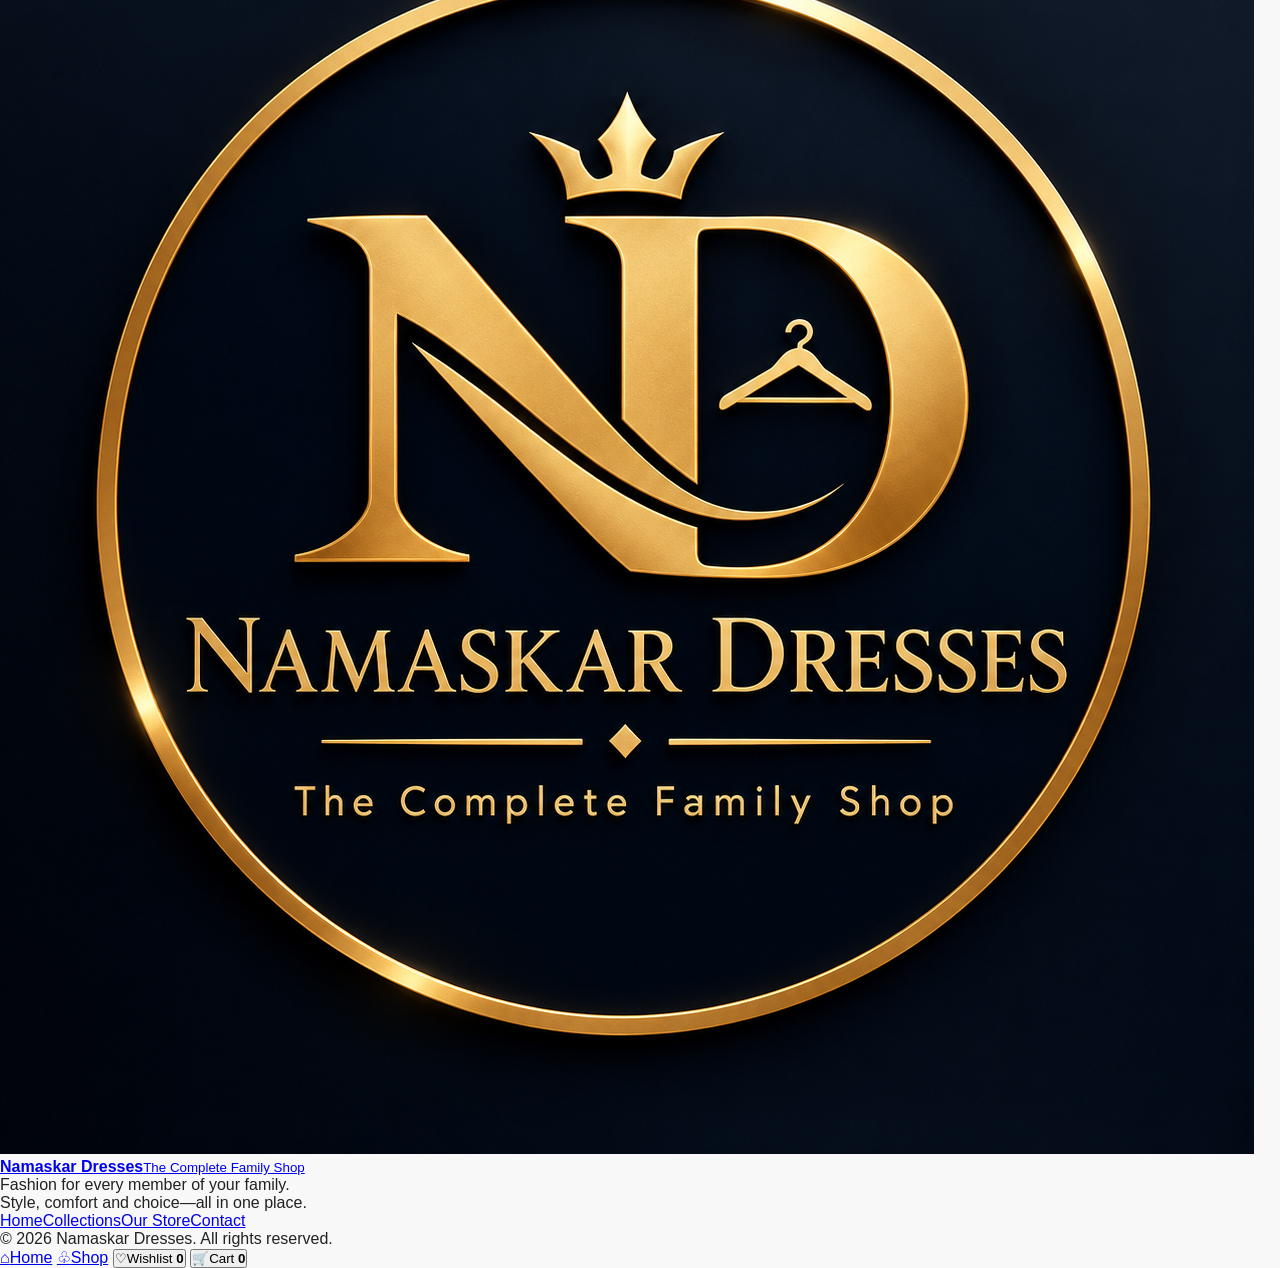
==== commit 131a8fa0: "Update index.html3.0" ====
--- a/index.html
+++ b/index.html
@@ -2,191 +2,317 @@
 <!DOCTYPE html>
 <html lang="en">
 <head>
-<meta charset="UTF-8">
-<meta name="viewport" content="width=device-width, initial-scale=1.0">
-<meta name="theme-color" content="#0b1730">
-<title>Namaskar Dresses | The Complete Family Shop</title>
-<meta name="description" content="Discover family fashion at Namaskar Dresses, Areraj, Bihar. Shop ladies, gents and kids clothing with free home delivery within 4–5 km.">
-<link rel="icon" type="image/png" href="logo.png">
-<link rel="stylesheet" href="style.css">
-<link rel="preconnect" href="https://fonts.googleapis.com">
-<link rel="preconnect" href="https://fonts.gstatic.com" crossorigin>
-<link href="https://fonts.googleapis.com/css2?family=Poppins:wght@400;500;600;700&family=Playfair+Display:wght@600;700&display=swap" rel="stylesheet">
-<link rel="stylesheet" href="https://cdnjs.cloudflare.com/ajax/libs/font-awesome/6.7.2/css/all.min.css">
+  <meta charset="UTF-8">
+  <meta name="viewport" content="width=device-width, initial-scale=1.0">
+  <meta name="theme-color" content="#0b1930">
+  <meta name="description" content="Namaskar Dresses — The Complete Family Shop. Shop fashion for ladies, gents and kids in Areraj, Bihar.">
+  <title>Namaskar Dresses | The Complete Family Shop</title>
+  <link rel="icon" href="logo.png">
+  <link rel="preconnect" href="https://fonts.googleapis.com">
+  <link href="https://fonts.googleapis.com/css2?family=DM+Sans:wght@400;500;600;700&family=Playfair+Display:wght@500;600;700&display=swap" rel="stylesheet">
+  <link rel="stylesheet" href="style.css">
 </head>
 <body>
 
-<div class="topbar">✦ FREE HOME DELIVERY WITHIN 4–5 KM &nbsp; | &nbsp; THE COMPLETE FAMILY SHOP ✦</div>
-
-<header class="header">
-  <button class="menu-btn" id="menuBtn" aria-label="Open menu"><i class="fa-solid fa-bars"></i></button>
-  <a class="logo" href="#">
-    <img src="logo.png" alt="Namaskar Dresses logo">
-    <span><strong>Namaskar Dresses</strong><small>The Complete Family Shop</small></span>
-  </a>
-  <div class="header-icons">
-    <button class="icon-btn" aria-label="Wishlist" onclick="document.getElementById('new-arrivals').scrollIntoView({behavior:'smooth'})"><i class="fa-regular fa-heart"></i></button>
-    <button class="icon-btn" aria-label="Shopping cart" onclick="document.getElementById('cart-note').scrollIntoView({behavior:'smooth'})"><i class="fa-solid fa-bag-shopping"></i></button>
+  <div class="top-strip">
+    ✦ FREE HOME DELIVERY (4–5 KM) <span>•</span> BEST QUALITY <span>•</span> TRUSTED STORE
   </div>
-</header>
-
-<section class="search-section">
-  <label class="search-box">
-    <i class="fa-solid fa-magnifying-glass"></i>
-    <input id="productSearch" type="search" placeholder="Search ladies, gents, kids wear...">
-  </label>
-</section>
-
-<nav class="categories" aria-label="Shop categories">
-  <a class="category" href="#ladies"><span class="circle">👗</span><span>Ladies</span></a>
-  <a class="category" href="#gents"><span class="circle">👔</span><span>Gents</span></a>
-  <a class="category" href="#kids"><span class="circle">🧒</span><span>Kids</span></a>
-  <a class="category" href="#new-arrivals"><span class="circle">✨</span><span>New In</span></a>
-  <a class="category" href="#collections"><span class="circle">👚</span><span>Collections</span></a>
-</nav>
-
-<section class="hero">
-  <div class="hero-copy">
-    <span class="eyebrow">STYLE • QUALITY • VALUE</span>
-    <h1>Style for<br><em>Every Family</em></h1>
-    <p>Discover everyday fashion and special-occasion styles for your loved ones.</p>
-    <a class="gold-btn" href="#collections">Explore Collection <i class="fa-solid fa-arrow-right"></i></a>
+
+  <header class="header">
+    <button class="menu-button" id="menuButton" aria-label="Open menu">☰</button>
+
+    <a class="brand" href="#home">
+      <img src="logo.png" alt="Namaskar Dresses logo"
+           onerror="this.style.display='none'">
+      <span class="brand-copy">
+        <strong>Namaskar Dresses</strong>
+        <small>The Complete Family Shop</small>
+      </span>
+    </a>
+
+    <form class="search-box" id="searchForm">
+      <input id="searchInput" type="search" placeholder="Search for products..." aria-label="Search products">
+      <button aria-label="Search">⌕</button>
+    </form>
+
+    <div class="header-actions">
+      <button class="icon-button" id="wishlistButton" aria-label="Wishlist">♡ <span id="wishCount">0</span></button>
+      <button class="icon-button" id="cartButton" aria-label="Shopping cart">🛒 <span id="cartCount">0</span></button>
+    </div>
+  </header>
+
+  <nav class="nav-links">
+    <a href="#home">Home</a>
+    <a href="#categories">Collections</a>
+    <a href="#store">About Us</a>
+    <a href="#footer">Contact</a>
+  </nav>
+
+  <main>
+    <section class="hero" id="home">
+      <div class="hero-content">
+        <span class="eyebrow">THE ROYAL FASHION EDIT</span>
+        <h1>Style for<br><span>Every Family</span></h1>
+        <p>Discover fashion for every occasion, every age and every member of your family.</p>
+        <div class="hero-tags">LADIES <i>•</i> GENTS <i>•</i> KIDS <i>•</i> MORE</div>
+        <a href="#categories" class="gold-button">Explore Collection <span>→</span></a>
+      </div>
+      <div class="hero-image">
+        <img src="images/banner1.jpg" alt="Namaskar Dresses fashion collection"
+             onerror="this.parentElement.classList.add('image-fallback');this.style.display='none'">
+        <div class="hero-fallback">
+          <span>THE NEW COLLECTION</span>
+          <strong>Elegance for<br>Every Occasion</strong>
+          <span>FASHION • FAMILY • STYLE</span>
+        </div>
+      </div>
+      <div class="hero-bottom">TIMELESS STYLE <span>✦</span> EVERYDAY ELEGANCE</div>
+    </section>
+
+    <section class="category-section section-wrap" id="categories">
+      <div class="section-heading">
+        <div>
+          <span class="eyebrow">FIND YOUR STYLE</span>
+          <h2>Shop by Category</h2>
+        </div>
+        <span class="heading-note">Fashion for the whole family</span>
+      </div>
+
+      <div class="category-grid">
+        <a href="#ladies" class="category-card"><span class="category-symbol">♙</span><strong>Ladies</strong><small>Explore styles</small></a>
+        <a href="#gents" class="category-card"><span class="category-symbol">♔</span><strong>Gents</strong><small>Explore styles</small></a>
+        <a href="#kids" class="category-card"><span class="category-symbol">♧</span><strong>Kids</strong><small>Little fashion</small></a>
+        <a href="#new-arrivals" class="category-card"><span class="category-symbol">✧</span><strong>New Arrivals</strong><small>Latest collection</small></a>
+        <a href="#trending" class="category-card"><span class="category-symbol">♢</span><strong>Trending</strong><small>Popular styles</small></a>
+        <a href="#store" class="category-card"><span class="category-symbol">⌖</span><strong>Visit Store</strong><small>Find us nearby</small></a>
+      </div>
+    </section>
+
+    <div class="sale-strip">
+      <span>✦ FESTIVAL SALE</span>
+      <span>UP TO 50% OFF</span>
+      <span>✦ FREE HOME DELIVERY (4–5 KM)</span>
+    </div>
+
+    <section class="section-wrap collection-section" id="trending">
+      <div class="section-heading">
+        <div><span class="eyebrow">HANDPICKED FOR YOU</span><h2>Trending Collection</h2></div>
+        <span class="heading-note">Discover your next favourite</span>
+      </div>
+      <div class="product-grid" id="trendingProducts"></div>
+    </section>
+
+    <section class="new-arrivals-section">
+      <div class="section-wrap collection-section" id="new-arrivals">
+        <div class="section-heading">
+          <div><span class="eyebrow">JUST ARRIVED</span><h2>New Arrivals</h2></div>
+          <span class="heading-note">Fresh styles, timeless appeal</span>
+        </div>
+        <div class="product-grid" id="newProducts"></div>
+      </div>
+    </section>
+
+    <section class="section-wrap collection-section" id="ladies">
+      <div class="section-heading">
+        <div><span class="eyebrow">GRACEFUL & BEAUTIFUL</span><h2>Ladies Collection</h2></div>
+        <span class="heading-note">Styles for every occasion</span>
+      </div>
+      <div class="product-grid" id="ladiesProducts"></div>
+    </section>
+
+    <section class="section-wrap collection-section" id="gents">
+      <div class="section-heading">
+        <div><span class="eyebrow">SMART EVERYDAY STYLE</span><h2>Gents Collection</h2></div>
+        <span class="heading-note">Comfort meets style</span>
+      </div>
+      <div class="product-grid" id="gentsProducts"></div>
+    </section>
+
+    <section class="section-wrap collection-section" id="kids">
+      <div class="section-heading">
+        <div><span class="eyebrow">LITTLE STARS, BIG STYLE</span><h2>Kids Collection</h2></div>
+        <span class="heading-note">Cute looks for little ones</span>
+      </div>
+      <div class="product-grid" id="kidsProducts"></div>
+    </section>
+
+    <section class="benefits">
+      <div class="benefit-item"><span>✦</span><div><strong>Free Home Delivery</strong><small>Available within 4–5 KM</small></div></div>
+      <div class="benefit-item"><span>♢</span><div><strong>Family Fashion</strong><small>Styles for everyone</small></div></div>
+      <div class="benefit-item"><span>♡</span><div><strong>Visit Our Store</strong><small>Experience our collection</small></div></div>
+    </section>
+
+    <section class="store-section section-wrap" id="store">
+      <div class="store-copy">
+        <span class="eyebrow">WE LOOK FORWARD TO SEEING YOU</span>
+        <h2>A Family Store.<br><span>A World of Style.</span></h2>
+        <p>Visit Namaskar Dresses and explore fashion for every member of your family.</p>
+        <a class="gold-button" target="_blank" rel="noopener"
+           href="https://www.google.com/maps/search/?api=1&query=Namaskar+Dresses+Dahi+Bazzar+Areraj+Bihar">Open in Google Maps ↗</a>
+      </div>
+      <div class="store-details">
+        <div class="detail-row"><span>⌖</span><div><strong>Our Address</strong><p>Dahi Bazzar, Near Someshwarnath Mandir, Areraj, East Champaran, Bihar – 845411</p></div></div>
+        <div class="detail-row"><span>◷</span><div><strong>Store Timings</strong><p>Every day · 9:00 AM – 9:00 PM</p></div></div>
+        <div class="detail-row"><span>♧</span><div><strong>Delivery Service</strong><p>Free home delivery available within 4–5 KM.</p></div></div>
+        <div class="detail-row"><span>☎</span><div><strong>Call Us</strong><p><a href="tel:+916205317807">+91 62053 17807</a></p></div></div>
+      </div>
+    </section>
+
+    <section class="review-section">
+      <div class="section-wrap review-inner">
+        <span class="eyebrow">YOUR LOVE MEANS EVERYTHING</span>
+        <h2>Every Family Has a Story.</h2>
+        <p>We look forward to helping you find a style you'll love.</p>
+        <a class="outline-button" href="tel:+916205317807">Get in Touch</a>
+      </div>
+    </section>
+  </main>
+
+  <footer class="footer" id="footer">
+    <div class="footer-main">
+      <a class="brand footer-brand" href="#home">
+        <img src="logo.png" alt="ND logo" onerror="this.style.display='none'">
+        <span class="brand-copy"><strong>Namaskar Dresses</strong><small>The Complete Family Shop</small></span>
+      </a>
+      <p>Fashion for every member of your family.<br>Style, comfort and choice—all in one place.</p>
+      <div class="footer-links">
+        <a href="#home">Home</a><a href="#categories">Collections</a><a href="#store">Our Store</a><a href="tel:+916205317807">Contact</a>
+      </div>
+    </div>
+    <div class="footer-bottom">© <span id="year"></span> Namaskar Dresses. All rights reserved.</div>
+  </footer>
+
+  <div class="mobile-nav">
+    <a href="#home"><span>⌂</span>Home</a>
+    <a href="#categories"><span>♧</span>Shop</a>
+    <button id="mobileWish"><span>♡</span>Wishlist <b id="mobileWishCount">0</b></button>
+    <button id="mobileCart"><span>🛒</span>Cart <b id="mobileCartCount">0</b></button>
   </div>
-  <div class="hero-art">
-    <div class="hero-seal"><span>ND</span><small>EST. NAMASKAR DRESSES</small></div>
-    <span class="hero-caption">Fashion for everyone</span>
-  </div>
-</section>
-
-<div class="offer-strip"><span>✦ FESTIVE STYLE</span><span>✦ GREAT VALUE</span><span>✦ FREE DELIVERY WITHIN 4–5 KM</span></div>
-
-<section class="section" id="collections">
-  <div class="section-heading">
-    <div><span class="eyebrow">CURATED FOR YOU</span><h2>Shop by Collection</h2></div>
-    <span class="heading-mark">✦</span>
-  </div>
-  <div class="collection-grid">
-    <a class="collection-card ladies" href="#ladies"><span>01 / WOMEN</span><h3>Ladies Wear</h3><p>Kurtis, suits, tops & more</p><b>EXPLORE ↗</b></a>
-    <a class="collection-card gents" href="#gents"><span>02 / MEN</span><h3>Gents Wear</h3><p>Shirts, jeans, tees & more</p><b>EXPLORE ↗</b></a>
-    <a class="collection-card kids" href="#kids"><span>03 / LITTLE ONES</span><h3>Kids Collection</h3><p>Everyday comfort & occasion wear</p><b>EXPLORE ↗</b></a>
-  </div>
-</section>
-
-<section class="section product-section" id="ladies">
-  <div class="section-heading">
-    <div><span class="eyebrow">FASHION FAVOURITES</span><h2>Ladies Collection</h2></div>
-  </div>
-  <div class="products">
-    <article class="product-card" data-name="kurti kurti set ladies">
-      <div class="product-image"><img src="images/product1.jpg" alt="Ladies kurti collection" loading="lazy"><span class="badge">POPULAR</span></div>
-      <div class="product-info"><h3>Kurtis & Kurti Sets</h3><p>Everyday and festive styles</p><span class="price">₹179–₹2,099</span></div>
-    </article>
-    <article class="product-card" data-name="ladies top frock">
-      <div class="product-image"><img src="images/product2.jpg" alt="Ladies tops and frocks" loading="lazy"><span class="badge">NEW STYLES</span></div>
-      <div class="product-info"><h3>Tops & Frocks</h3><p>Styles for every occasion</p><span class="price">₹199–₹1,399</span></div>
-    </article>
-    <article class="product-card" data-name="nighty palazzo sharara">
-      <div class="product-image"><img src="images/product5.jpg" alt="Ladies nightwear and palazzo" loading="lazy"></div>
-      <div class="product-info"><h3>Nightwear & Bottoms</h3><p>Comfort for every day</p><span class="price">₹99–₹499</span></div>
-    </article>
-  </div>
-</section>
-
-<section class="section product-section" id="gents">
-  <div class="section-heading">
-    <div><span class="eyebrow">SMART EVERYDAY STYLE</span><h2>Gents Collection</h2></div>
-  </div>
-  <div class="products">
-    <article class="product-card" data-name="shirt half shirt">
-      <div class="product-image"><img src="images/product8.jpg" alt="Gents shirts" loading="lazy"></div>
-      <div class="product-info"><h3>Shirts</h3><p>Casual and smart styles</p><span class="price">₹219–₹699</span></div>
-    </article>
-    <article class="product-card" data-name="t-shirt tee">
-      <div class="product-image"><img src="images/product3.jpg" alt="Gents T-shirts" loading="lazy"></div>
-      <div class="product-info"><h3>T-Shirts</h3><p>Easy everyday essentials</p><span class="price">₹99–₹349</span></div>
-    </article>
-    <article class="product-card" data-name="jeans lower track pants">
-      <div class="product-image"><img src="images/product4.jpg" alt="Gents jeans and bottoms" loading="lazy"></div>
-      <div class="product-info"><h3>Jeans & Track Pants</h3><p>Comfort meets style</p><span class="price">₹149–₹1,299</span></div>
-    </article>
-  </div>
-</section>
-
-<section class="section product-section" id="kids">
-  <div class="section-heading">
-    <div><span class="eyebrow">LITTLE STYLES, BIG SMILES</span><h2>Kids Collection</h2></div>
-  </div>
-  <div class="products">
-    <article class="product-card" data-name="kids boys girls suit">
-      <div class="product-image"><img src="images/product6.jpg" alt="Kids clothing collection" loading="lazy"></div>
-      <div class="product-info"><h3>Kids Suits & Sets</h3><p>Special-day styles</p><span class="price">₹399–₹2,199</span></div>
-    </article>
-    <article class="product-card" data-name="kids t-shirt shirt">
-      <div class="product-image"><img src="images/product7.jpg" alt="Kids shirts and T-shirts" loading="lazy"></div>
-      <div class="product-info"><h3>Kids Shirts & Tees</h3><p>Comfortable everyday wear</p><span class="price">₹99–₹549</span></div>
-    </article>
-  </div>
-</section>
-
-<section class="delivery-banner">
-  <div class="delivery-icon"><i class="fa-solid fa-truck-fast"></i></div>
-  <div><span class="eyebrow">AT YOUR DOORSTEP</span><h2>Free Home Delivery</h2><p>Available within 4–5 km of Namaskar Dresses.</p></div>
-  <span class="delivery-star">✦</span>
-</section>
-
-<section class="store-section" id="about">
-  <div class="store-content">
-    <span class="eyebrow">COME SAY HELLO</span>
-    <h2>Your Family Store<br><em>in Areraj</em></h2>
-    <p>Dahi Bazzar, Near Someshwarnath Mandir,<br>Areraj, East Champaran, Bihar – 845411</p>
-    <p><i class="fa-regular fa-clock"></i> Open daily: 9:00 AM – 9:00 PM</p>
-    <a class="gold-btn" href="https://www.google.com/maps/search/?api=1&query=Namaskar+Dresses+Dahi+Bazzar+Areraj+Bihar" target="_blank" rel="noopener">Get Directions <i class="fa-solid fa-arrow-up-right-from-square"></i></a>
-  </div>
-  <div class="store-monogram"><img src="logo.png" alt="Namaskar Dresses emblem"></div>
-</section>
-
-<section class="trust-strip">
-  <div><i class="fa-solid fa-shirt"></i><b>Family Fashion</b><span>For every generation</span></div>
-  <div><i class="fa-solid fa-location-dot"></i><b>Local Store</b><span>Proudly in Areraj</span></div>
-  <div><i class="fa-solid fa-truck-fast"></i><b>Free Delivery</b><span>Within 4–5 km</span></div>
-</section>
-
-<footer id="contact">
-  <div class="footer-main">
-    <div class="footer-brand"><img src="logo.png" alt="ND logo"><h2>Namaskar Dresses</h2><p>The Complete Family Shop</p></div>
-    <div class="footer-links"><h3>Explore</h3><a href="#">Home</a><a href="#collections">Collections</a><a href="#about">Our Store</a><a href="#contact">Contact</a></div>
-    <div class="footer-contact"><h3>Visit or Call</h3><p>Dahi Bazzar, Near Someshwarnath Mandir, Areraj, Bihar – 845411</p><a href="tel:+916205317807">+91 62053 17807</a><p>9:00 AM – 9:00 PM, daily</p></div>
-  </div>
-  <div class="copyright">© 2026 Namaskar Dresses. All rights reserved.</div>
-</footer>
-
-<nav class="bottom-nav">
-  <a href="#"><i class="fa-solid fa-house"></i><span>Home</span></a>
-  <a href="#collections"><i class="fa-solid fa-layer-group"></i><span>Shop</span></a>
-  <a href="#about"><i class="fa-solid fa-location-dot"></i><span>Store</span></a>
-  <a href="tel:+916205317807"><i class="fa-solid fa-phone"></i><span>Call</span></a>
-</nav>
-
-<div class="side-menu" id="sideMenu">
-  <button class="close-menu" id="closeMenu" aria-label="Close menu">&times;</button>
-  <img src="logo.png" alt="ND logo">
-  <h2>Namaskar Dresses</h2>
-  <p>The Complete Family Shop</p>
-  <a href="#">Home</a><a href="#collections">Collections</a><a href="#ladies">Ladies Wear</a><a href="#gents">Gents Wear</a><a href="#kids">Kids Wear</a><a href="#about">Visit Our Store</a><a href="#contact">Contact Us</a>
-</div>
-<div class="menu-overlay" id="menuOverlay"></div>
-
-<script src="script.js"></script>
-<script>
-const menu=document.getElementById('sideMenu');
-const overlay=document.getElementById('menuOverlay');
-document.getElementById('menuBtn').addEventListener('click',()=>{menu.classList.add('open');overlay.classList.add('show');});
-document.getElementById('closeMenu').addEventListener('click',()=>{menu.classList.remove('open');overlay.classList.remove('show');});
-overlay.addEventListener('click',()=>{menu.classList.remove('open');overlay.classList.remove('show');});
-document.getElementById('productSearch').addEventListener('input',function(){
- const q=this.value.toLowerCase().trim();
- document.querySelectorAll('.product-card').forEach(card=>{card.style.display=card.dataset.name.includes(q)?'':'none';});
-});
-</script>
+
+  <div class="toast" id="toast" role="status"></div>
+
+  <script>
+    const products = [
+      {name:"Designer Kurti", price:299, category:"ladies", badge:"TRENDING", image:"images/product1.jpg"},
+      {name:"Kurti Set", price:599, category:"ladies", badge:"POPULAR", image:"images/product2.jpg"},
+      {name:"Ladies Top", price:249, category:"ladies", badge:"NEW", image:"images/product3.jpg"},
+      {name:"Cotton Nighty", price:299, category:"ladies", badge:"COMFORT", image:"images/product4.jpg"},
+      {name:"Men's Shirt", price:399, category:"gents", badge:"BESTSELLER", image:"images/product5.jpg"},
+      {name:"Men's T-Shirt", price:199, category:"gents", badge:"CASUAL", image:"images/product6.jpg"},
+      {name:"Men's Jeans", price:699, category:"gents", badge:"POPULAR", image:"images/product7.jpg"},
+      {name:"Track Pants", price:499, category:"gents", badge:"COMFORT", image:"images/product8.jpg"},
+      {name:"Kids Frock", price:399, category:"kids", badge:"CUTE PICK", image:"images/product9.jpg"},
+      {name:"Boys Suit", price:799, category:"kids", badge:"OCCASION", image:"images/product10.jpg"},
+      {name:"Kids T-Shirt", price:199, category:"kids", badge:"EVERYDAY", image:"images/product11.jpg"},
+      {name:"Kids Kurta Set", price:499, category:"kids", badge:"FESTIVE", image:"images/product12.jpg"}
+    ];
+
+    const cart = [];
+    const wishlist = new Set();
+    const rupees = n => "₹" + n.toLocaleString("en-IN");
+    const toast = message => {
+      const el = document.getElementById("toast");
+      el.textContent = message;
+      el.classList.add("show");
+      clearTimeout(window.toastTimer);
+      window.toastTimer = setTimeout(() => el.classList.remove("show"), 2200);
+    };
+
+    function renderProducts(containerId, items) {
+      const container = document.getElementById(containerId);
+      container.innerHTML = items.length ? items.map(p => {
+        const index = products.indexOf(p);
+        return `<article class="product-card">
+          <div class="product-photo">
+            <span class="product-badge">${p.badge}</span>
+            <img src="${p.image}" alt="${p.name}" loading="lazy"
+              onerror="this.style.display='none';this.parentElement.classList.add('photo-fallback')">
+            <span class="photo-fallback-label">NAMASKAR<br>DRESSES</span>
+            <button class="wish-button ${wishlist.has(index) ? 'selected' : ''}" data-wish="${index}" aria-label="Add ${p.name} to wishlist">${wishlist.has(index) ? '♥' : '♡'}</button>
+          </div>
+          <div class="product-info">
+            <span class="product-category">${p.category.toUpperCase()} COLLECTION</span>
+            <h3>${p.name}</h3>
+            <strong class="product-price">${rupees(p.price)}</strong>
+            <p class="price-note">Price may vary by size and design</p>
+            <button class="add-button" data-cart="${index}">＋ Add to Cart</button>
+          </div>
+        </article>`;
+      }).join("") : '<p class="empty-message">No matching products found.</p>';
+    }
+
+    function renderAll() {
+      renderProducts("trendingProducts", products.slice(0,4));
+      renderProducts("newProducts", products.slice(4,8));
+      renderProducts("ladiesProducts", products.filter(p => p.category === "ladies"));
+      renderProducts("gentsProducts", products.filter(p => p.category === "gents"));
+      renderProducts("kidsProducts", products.filter(p => p.category === "kids"));
+    }
+
+    function updateCounts() {
+      document.getElementById("cartCount").textContent = cart.length;
+      document.getElementById("wishCount").textContent = wishlist.size;
+      document.getElementById("mobileCartCount").textContent = cart.length;
+      document.getElementById("mobileWishCount").textContent = wishlist.size;
+    }
+
+    document.addEventListener("click", event => {
+      const cartButton = event.target.closest("[data-cart]");
+      const wishButton = event.target.closest("[data-wish]");
+
+      if (cartButton) {
+        const product = products[Number(cartButton.dataset.cart)];
+        cart.push(product);
+        updateCounts();
+        toast(product.name + " added to cart");
+      }
+
+      if (wishButton) {
+        const index = Number(wishButton.dataset.wish);
+        wishlist.has(index) ? wishlist.delete(index) : wishlist.add(index);
+        updateCounts();
+        renderAll();
+        toast(wishlist.has(index) ? "Added to wishlist ♡" : "Removed from wishlist");
+      }
+    });
+
+    document.getElementById("searchForm").addEventListener("submit", event => {
+      event.preventDefault();
+      const query = document.getElementById("searchInput").value.trim().toLowerCase();
+      const matches = products.filter(p => (p.name + " " + p.category).toLowerCase().includes(query));
+      if (!query) {
+        renderAll();
+        return;
+      }
+      ["trendingProducts","newProducts","ladiesProducts","gentsProducts","kidsProducts"].forEach(id => {
+        document.getElementById(id).innerHTML = "";
+      });
+      renderProducts("trendingProducts", matches);
+      document.getElementById("trending").scrollIntoView({behavior:"smooth"});
+      toast(matches.length ? matches.length + " matching product(s)" : "No products found. Try another search.");
+    });
+
+    document.getElementById("menuButton").addEventListener("click", () => {
+      document.querySelector(".nav-links").classList.toggle("nav-open");
+    });
+
+    document.getElementById("cartButton").addEventListener("click", () => {
+      toast(cart.length ? "Cart contains " + cart.length + " item(s). Visit our store to purchase." : "Your cart is empty");
+    });
+    document.getElementById("mobileCart").addEventListener("click", () => document.getElementById("cartButton").click());
+
+    function showWishlist() {
+      const items = products.filter((p, i) => wishlist.has(i));
+      ["newProducts","ladiesProducts","gentsProducts","kidsProducts"].forEach(id => document.getElementById(id).innerHTML = "");
+      renderProducts("trendingProducts", items);
+      document.getElementById("trending").scrollIntoView({behavior:"smooth"});
+      toast(items.length ? "Your wishlist" : "Your wishlist is empty");
+    }
+    document.getElementById("wishlistButton").addEventListener("click", showWishlist);
+    document.getElementById("mobileWish").addEventListener("click", showWishlist);
+
+    document.getElementById("year").textContent = new Date().getFullYear();
+    renderAll();
+  </script>
 </body>
 </html>
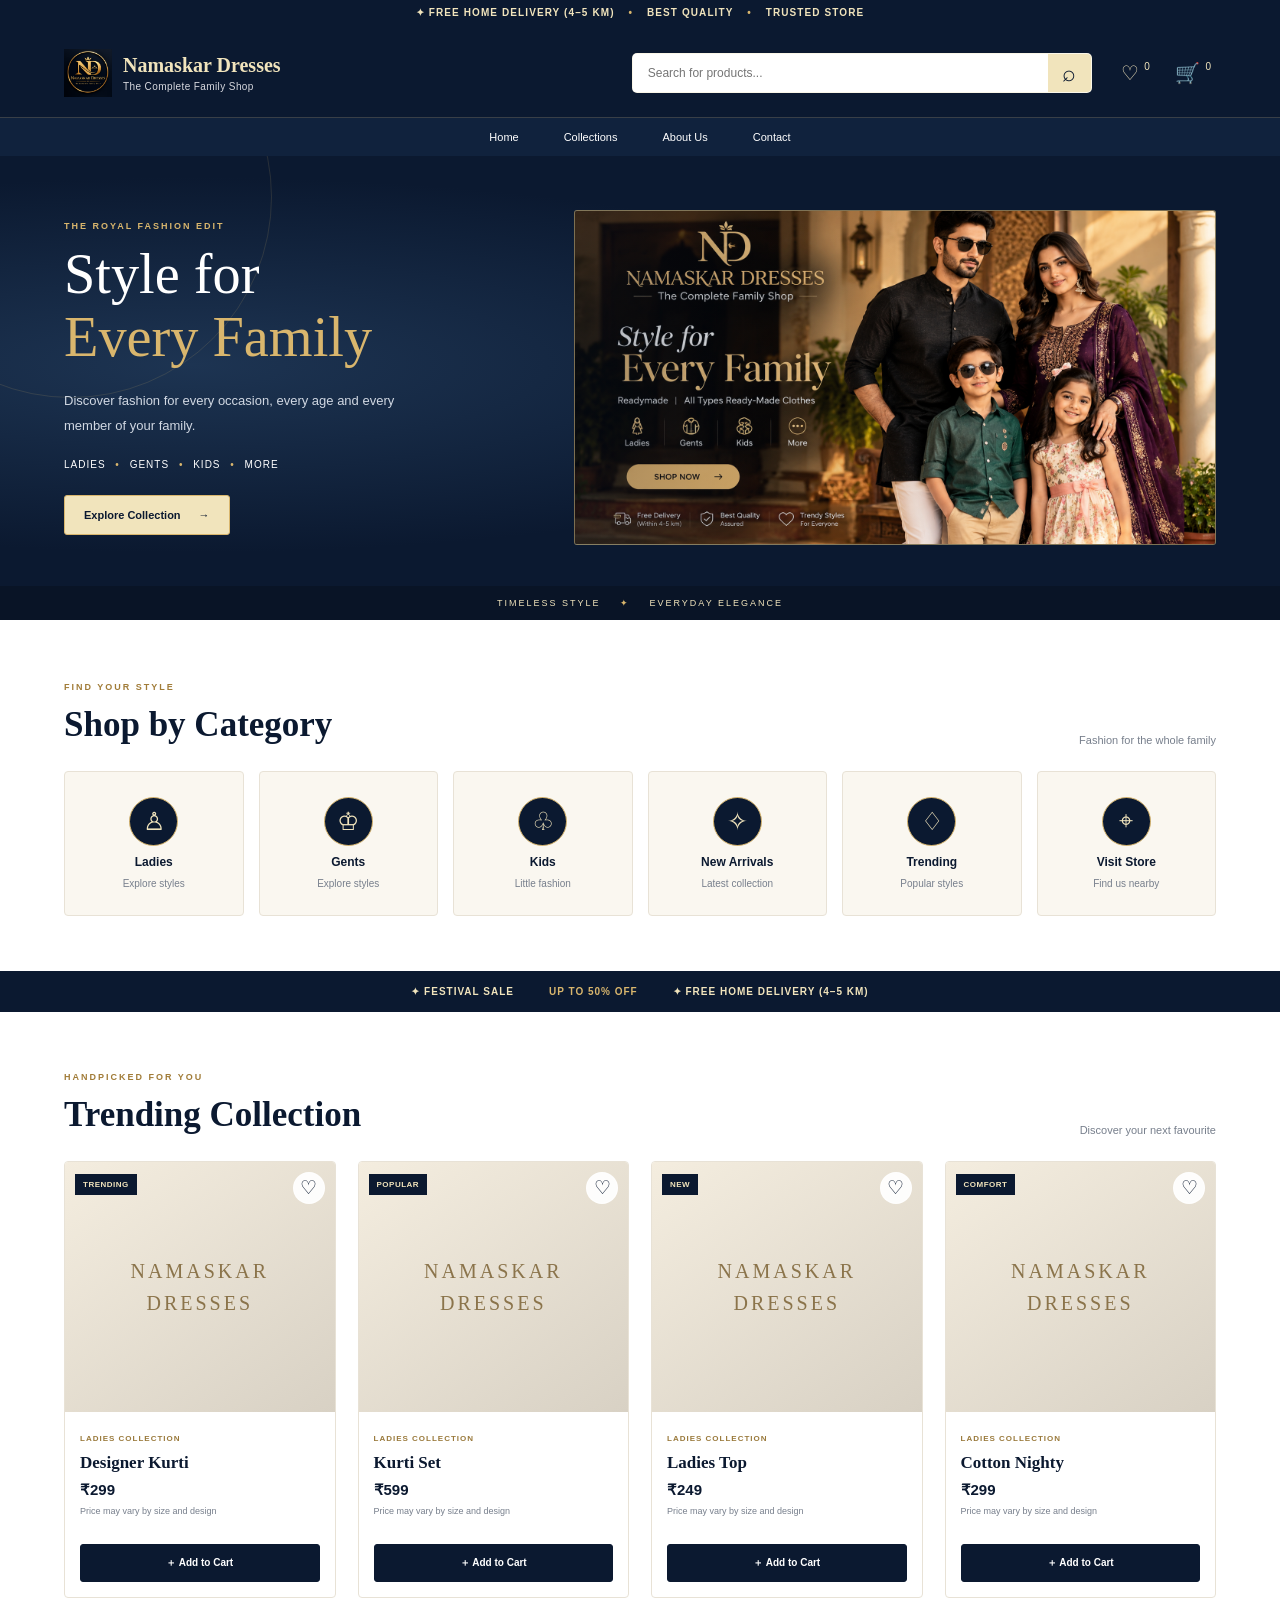
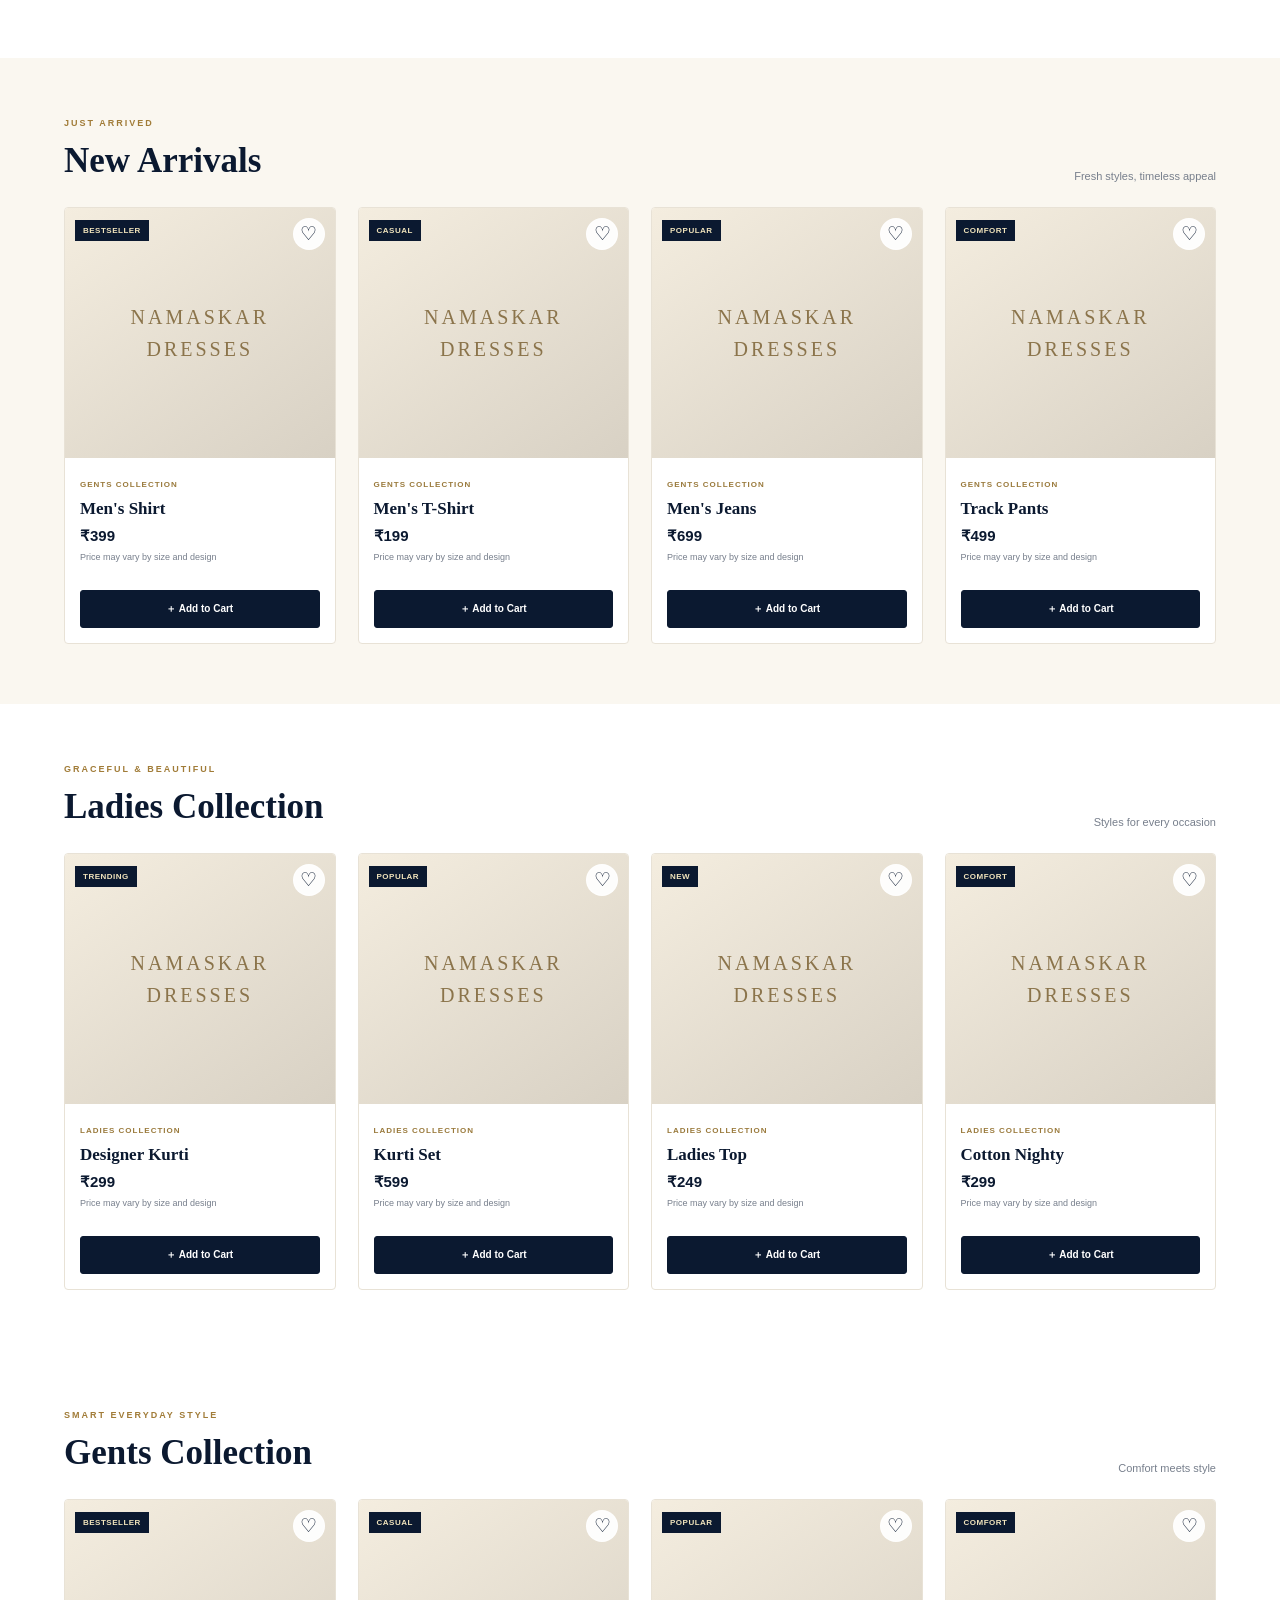
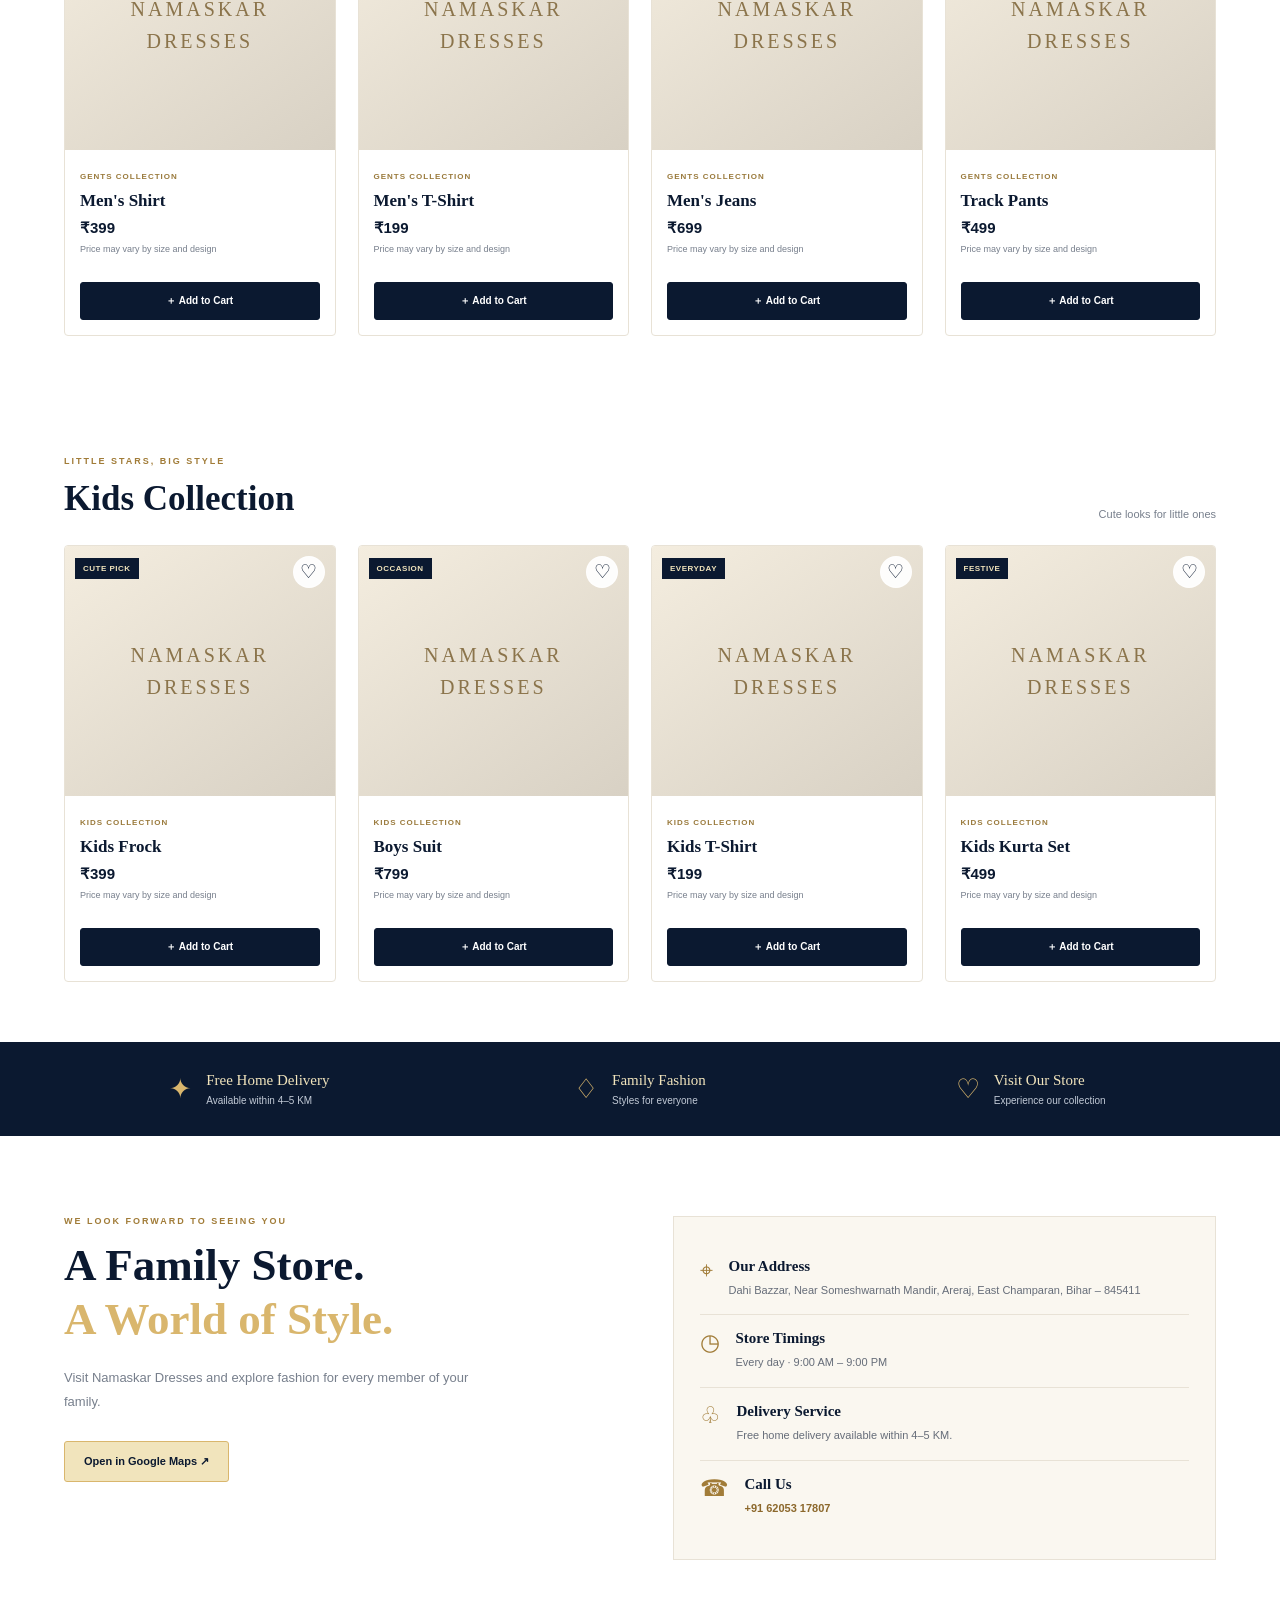
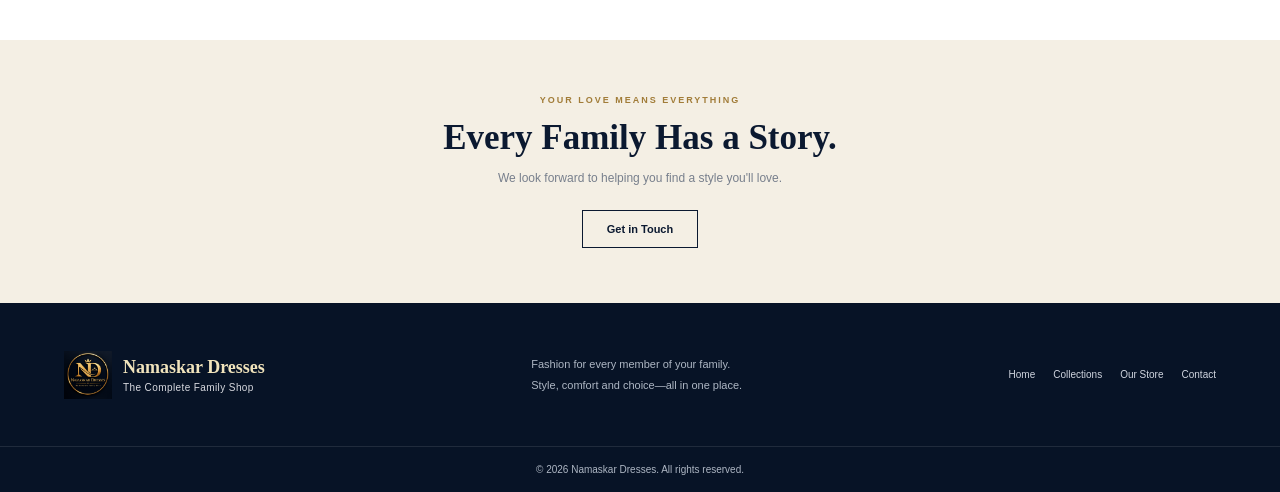
==== commit 0b2a5f75: "Update index.html png" ====
--- a/index.html
+++ b/index.html
@@ -58,7 +58,7 @@
         <a href="#categories" class="gold-button">Explore Collection <span>→</span></a>
       </div>
       <div class="hero-image">
-        <img src="images/banner1.jpg" alt="Namaskar Dresses fashion collection"
+        <img src="images/banner1.png" alt="Namaskar Dresses fashion collection"
              onerror="this.parentElement.classList.add('image-fallback');this.style.display='none'">
         <div class="hero-fallback">
           <span>THE NEW COLLECTION</span>
--- a/style.css
+++ b/style.css
@@ -1,597 +1,548 @@
-/* ===========================
-   Namaskar Dresses V3
-   style.css (Part 1)
-=========================== */
-
-*{
-margin:0;
-padding:0;
-box-sizing:border-box;
-}
-
-html{
-scroll-behavior:smooth;
-}
-
-body{
-font-family:'Poppins',sans-serif;
-background:#F8F8F8;
-color:#222;
-overflow-x:hidden;
-}
-
-
-/* HEADER */
-
-.header{
-position:sticky;
-top:0;
-left:0;
-width:100%;
-height:75px;
-background:#0F172A;
-display:flex;
-align-items:center;
-justify-content:space-between;
-padding:0 18px;
-z-index:999;
-box-shadow:0 10px 25px rgba(0,0,0,.15);
-}
-
-.menu-btn{
-font-size:24px;
-color:#F1E4BC;
-cursor:pointer;
-}
-
-.logo{
-display:flex;
-align-items:center;
-gap:12px;
-}
-
-.logo img{
-width:52px;
-height:52px;
-border-radius:50%;
-}
-
-.logo-text h2{
-font-size:18px;
-color:#F1E4BC;
-font-weight:700;
-}
-
-.logo-text p{
-font-size:11px;
-color:#fff;
-opacity:.8;
-}
-
-.header-icons{
-display:flex;
-align-items:center;
-gap:15px;
-}
-
-.icon-btn{
-position:relative;
-background:none;
-border:none;
-color:#F1E4BC;
-font-size:22px;
-cursor:pointer;
-}
-
-.icon-btn span{
-position:absolute;
-top:-7px;
-right:-7px;
-background:#ff3f6c;
-width:18px;
-height:18px;
-border-radius:50%;
-font-size:10px;
-display:flex;
-align-items:center;
-justify-content:center;
-color:#fff;
-font-weight:700;
-}
-
-
-/* SEARCH */
-
-.search-section{
-padding:18px;
-background:#0F172A;
-}
-
-.search-box{
-height:52px;
-background:#fff;
-border-radius:30px;
-display:flex;
-align-items:center;
-padding:0 18px;
-box-shadow:0 8px 25px rgba(0,0,0,.08);
-}
-
-.search-box i{
-font-size:18px;
-color:#888;
-}
-
-.search-box input{
-flex:1;
-height:100%;
-border:none;
-outline:none;
-padding-left:12px;
-font-size:15px;
-background:transparent;
-}
-
-
-/* CATEGORIES */
-
-.categories{
-display:flex;
-overflow-x:auto;
-gap:18px;
-padding:18px;
-background:#fff;
-}
-
-.categories::-webkit-scrollbar{
-display:none;
-}
-
-.category{
-min-width:75px;
-text-align:center;
-}
-
-.circle{
-width:65px;
-height:65px;
-background:#F1E4BC;
-border-radius:50%;
-display:flex;
-align-items:center;
-justify-content:center;
-font-size:28px;
-margin:auto;
-box-shadow:0 5px 18px rgba(0,0,0,.08);
-}
-
-.category p{
-margin-top:8px;
-font-size:13px;
-font-weight:600;
-color:#333;
-}
-
-
-/* OFFER */
-
-.offer-strip{
-background:#0F172A;
-color:#F1E4BC;
-text-align:center;
-padding:12px;
-font-size:14px;
-font-weight:600;
-letter-spacing:.5px;
-}
-
-
-/* SLIDER */
-
-.slider{
-padding:18px;
-}
-
-.slides{
-width:100%;
-border-radius:20px;
-overflow:hidden;
-box-shadow:0 10px 30px rgba(0,0,0,.12);
-}
-
-.slide{
-width:100%;
-display:none;
-}
-
-.slide.active{
-display:block;
-}
-
-
-/* SECTION TITLE */
-
-.section-title{
-padding:10px 18px;
-}
-
-.section-title h2{
-font-size:23px;
-font-weight:700;
-color:#111;
-}
-
-
-/* PRODUCTS */
-
-.products{
-padding:18px;
-display:grid;
-grid-template-columns:repeat(2,1fr);
-gap:18px;
-}
-/* PRODUCT CARD */
-
-.product-card{
-background:#fff;
-border-radius:18px;
-overflow:hidden;
-box-shadow:0 8px 25px rgba(0,0,0,.08);
-transition:.35s;
-position:relative;
-}
-
-.product-card:hover{
-transform:translateY(-6px);
-box-shadow:0 15px 35px rgba(0,0,0,.12);
-}
-
-.product-image{
-position:relative;
-overflow:hidden;
-}
-
-.product-image img{
-width:100%;
-height:240px;
-object-fit:cover;
-display:block;
-transition:.4s;
-}
-
-.product-card:hover .product-image img{
-transform:scale(1.05);
-}
-
-.wishlist-btn{
-position:absolute;
-top:10px;
-right:10px;
-width:40px;
-height:40px;
-border:none;
-border-radius:50%;
-background:#fff;
-box-shadow:0 5px 15px rgba(0,0,0,.12);
-cursor:pointer;
-font-size:18px;
-color:#444;
-display:flex;
-align-items:center;
-justify-content:center;
-}
-
-.wishlist-btn:hover{
-color:#ff3f6c;
-}
-
-.badge{
-position:absolute;
-left:10px;
-top:10px;
-background:#0F172A;
-color:#F1E4BC;
-padding:5px 10px;
-border-radius:30px;
-font-size:11px;
-font-weight:600;
-}
-
-.product-info{
-padding:14px;
-}
-
-.product-info h3{
-font-size:15px;
-font-weight:600;
-margin-bottom:10px;
-color:#222;
-line-height:1.4;
-}
-
-.price{
-font-size:18px;
-font-weight:700;
-color:#111;
-margin-bottom:10px;
-}
-
-.price span{
-margin-left:8px;
-font-size:13px;
-text-decoration:line-through;
-color:#888;
-font-weight:500;
-}
-
-.rating{
-color:#ffb400;
-font-size:14px;
-margin-bottom:14px;
-letter-spacing:1px;
-}
-
-.cart-btn{
-width:100%;
-height:45px;
-border:none;
-border-radius:12px;
-background:#0F172A;
-color:#F1E4BC;
-font-size:15px;
-font-weight:600;
-cursor:pointer;
-transition:.3s;
-}
-
-.cart-btn:hover{
-background:#1e293b;
-}
-
-
-/* DELIVERY */
-
-.delivery{
-padding:18px;
-}
-
-.delivery-box{
-background:#0F172A;
-color:#F1E4BC;
-padding:25px;
-border-radius:18px;
-text-align:center;
-box-shadow:0 10px 30px rgba(0,0,0,.12);
-}
-
-.delivery-box h2{
-font-size:24px;
-margin-bottom:10px;
-}
-
-.delivery-box p{
-font-size:15px;
-line-height:1.6;
-}
-/* VISIT STORE */
-
-.visit-store{
-padding:25px 18px;
-text-align:center;
-background:#fff;
-margin:18px;
-border-radius:18px;
-box-shadow:0 8px 25px rgba(0,0,0,.08);
-}
-
-.visit-store h2{
-font-size:24px;
-color:#0F172A;
-margin-bottom:15px;
-}
-
-.visit-store p{
-font-size:15px;
-color:#555;
-margin:8px 0;
-line-height:1.6;
-}
-
-.map-btn{
-display:inline-block;
-margin-top:18px;
-padding:14px 28px;
-background:#0F172A;
-color:#F1E4BC;
-text-decoration:none;
-border-radius:30px;
-font-weight:600;
-transition:.3s;
-}
-
-.map-btn:hover{
-transform:translateY(-3px);
-box-shadow:0 8px 20px rgba(0,0,0,.15);
-}
-
-
-/* REVIEWS */
-
-.reviews{
-padding:20px 18px;
-}
-
-.reviews h2{
-font-size:24px;
-margin-bottom:20px;
-color:#111;
-}
-
-.review-card{
-background:#fff;
-padding:18px;
-border-radius:18px;
-margin-bottom:15px;
-box-shadow:0 8px 25px rgba(0,0,0,.08);
-}
-
-.review-card h4{
-font-size:17px;
-margin-bottom:8px
-/* TOAST */
-
-.toast{
-position:fixed;
-left:50%;
-bottom:90px;
-transform:translateX(-50%);
-background:#0F172A;
-color:#F1E4BC;
-padding:14px 24px;
-border-radius:30px;
-font-size:14px;
-font-weight:600;
-box-shadow:0 8px 20px rgba(0,0,0,.15);
-opacity:0;
-pointer-events:none;
-transition:.35s;
-z-index:1000;
-}
-
-.toast.show{
-opacity:1;
-bottom:100px;
-}
-
-
-/* SCROLLBAR */
-
-::-webkit-scrollbar{
-width:8px;
-}
-
-::-webkit-scrollbar-thumb{
-background:#F1E4BC;
-border-radius:20px;
-}
-
-::-webkit-scrollbar-track{
-background:#eee;
-}
-
-
-/* ANIMATIONS */
-
-.product-card,
-.review-card,
-.delivery-box,
-.visit-store,
-.slide{
-animation:fadeUp .6s ease;
-}
-
-@keyframes fadeUp{
-
-0%{
-opacity:0;
-transform:translateY(25px);
-}
-
-100%{
-opacity:1;
-transform:translateY(0);
-}
-
-}
-
-
-/* MOBILE */
-
-@media(max-width:768px){
-
-.logo-text h2{
-font-size:16px;
-}
-
-.logo-text p{
-font-size:10px;
-}
-
-.product-image img{
-height:210px;
-}
-
-.products{
-grid-template-columns:repeat(2,1fr);
-gap:14px;
-padding:14px;
-}
-
-.circle{
-width:60px;
-height:60px;
-font-size:24px;
-}
-
-.section-title h2{
-font-size:20px;
-}
-
-}
-
-
-/* TABLET */
-
-@media(min-width:769px){
-
-.products{
-grid-template-columns:repeat(3,1fr);
-}
-
-}
-
-
-/* DESKTOP */
-
-@media(min-width:1200px){
-
-.products{
-grid-template-columns:repeat(4,1fr);
-max-width:1400px;
-margin:auto;
-}
-
-.slider,
-.delivery,
-.reviews{
-max-width:1400px;
-margin:auto;
-}
-
-.visit-store{
-max-width:900px;
-margin:30px auto;
-}
-
-.categories{
-justify-content:center;
-}
-
-.search-section{
-display:flex;
-justify-content:center;
-}
-
-.search-box{
-max-width:700px;
-width:100%;
-}
-
-.header{
-padding:0 40px;
-}
-
-}
-
-
-/* END OF STYLE.CSS */
+
+:root {
+  --navy: #0b1930;
+  --navy-light: #132744;
+  --gold: #d9b66d;
+  --gold-light: #f1e4bc;
+  --cream: #faf7f0;
+  --white: #fff;
+  --ink: #172033;
+  --muted: #777f8c;
+  --border: #e8e2d6;
+  --shadow: 0 10px 30px rgba(11, 25, 48, .08);
+}
+
+* { box-sizing: border-box; }
+html { scroll-behavior: smooth; scroll-padding-top: 100px; }
+body {
+  margin: 0;
+  color: var(--ink);
+  background: #fff;
+  font-family: "DM Sans", Arial, sans-serif;
+  -webkit-font-smoothing: antialiased;
+}
+a { color: inherit; text-decoration: none; }
+button, input { font: inherit; }
+button { cursor: pointer; }
+img { max-width: 100%; }
+.top-strip {
+  min-height: 29px;
+  padding: 7px 12px;
+  text-align: center;
+  background: var(--navy);
+  color: var(--gold-light);
+  font-size: 10px;
+  font-weight: 700;
+  letter-spacing: 1.1px;
+}
+.top-strip span { padding: 0 10px; color: var(--gold); }
+
+.header {
+  display: flex;
+  align-items: center;
+  gap: 24px;
+  padding: 20px max(5%, calc((100% - 1240px)/2));
+  background: var(--navy);
+  color: white;
+}
+.brand {
+  display: flex;
+  align-items: center;
+  gap: 11px;
+  flex-shrink: 0;
+}
+.brand img { width: 48px; height: 48px; object-fit: contain; }
+.brand-copy { display: flex; flex-direction: column; gap: 4px; }
+.brand-copy strong {
+  color: var(--gold-light);
+  font-family: "Playfair Display", Georgia, serif;
+  font-size: 20px;
+  font-weight: 600;
+}
+.brand-copy small { color: #d8d9df; font-size: 10px; letter-spacing: .4px; }
+.search-box {
+  display: flex;
+  flex: 1;
+  max-width: 460px;
+  margin-left: auto;
+  border: 1px solid rgba(241,228,188,.35);
+  border-radius: 5px;
+  overflow: hidden;
+  background: #fff;
+}
+.search-box input {
+  width: 100%;
+  min-width: 0;
+  padding: 12px 15px;
+  border: 0;
+  outline: 0;
+  color: var(--ink);
+  font-size: 12px;
+}
+.search-box button {
+  width: 46px;
+  border: 0;
+  color: var(--navy);
+  background: var(--gold-light);
+  font-size: 23px;
+}
+.header-actions { display: flex; gap: 15px; }
+.icon-button, .menu-button {
+  padding: 5px;
+  border: 0;
+  background: transparent;
+  color: var(--gold-light);
+  font-size: 20px;
+}
+.icon-button span { font-size: 10px; vertical-align: top; }
+.menu-button { display: none; }
+
+.nav-links {
+  display: flex;
+  justify-content: center;
+  gap: 45px;
+  padding: 13px;
+  color: white;
+  background: #10223d;
+  border-top: 1px solid rgba(217,182,109,.2);
+}
+.nav-links a {
+  font-size: 11px;
+  transition: color .2s;
+}
+.nav-links a:hover { color: var(--gold); }
+
+.hero {
+  position: relative;
+  display: grid;
+  grid-template-columns: .85fr 1.15fr;
+  align-items: center;
+  min-height: 440px;
+  padding: 45px max(5%, calc((100% - 1240px)/2)) 65px;
+  overflow: hidden;
+  color: white;
+  background:
+    radial-gradient(ellipse at 15% 45%, #1d3452 0, transparent 52%),
+    var(--navy);
+}
+.hero::before {
+  position: absolute;
+  top: -160px;
+  left: -130px;
+  width: 400px;
+  height: 400px;
+  border: 1px solid rgba(217,182,109,.14);
+  border-radius: 50%;
+  content: "";
+}
+.hero-content { position: relative; z-index: 2; padding: 20px 0; }
+.eyebrow {
+  display: block;
+  margin-bottom: 12px;
+  color: #a17c38;
+  font-size: 9px;
+  font-weight: 700;
+  letter-spacing: 2px;
+}
+.hero .eyebrow { color: var(--gold); }
+.hero h1 {
+  margin: 0;
+  font-family: "Playfair Display", Georgia, serif;
+  font-size: clamp(39px, 4.4vw, 64px);
+  font-weight: 500;
+  line-height: 1.12;
+}
+.hero h1 span, .store-copy h2 span { color: var(--gold); }
+.hero-content > p {
+  max-width: 340px;
+  margin: 20px 0;
+  color: #d1d8e3;
+  font-size: 13px;
+  line-height: 1.9;
+}
+.hero-tags { margin-bottom: 25px; font-size: 10px; letter-spacing: 1px; }
+.hero-tags i { padding: 0 6px; color: var(--gold); font-style: normal; }
+.gold-button {
+  display: inline-flex;
+  align-items: center;
+  justify-content: center;
+  gap: 18px;
+  padding: 13px 19px;
+  border: 1px solid var(--gold);
+  border-radius: 3px;
+  color: var(--navy);
+  background: var(--gold-light);
+  font-size: 11px;
+  font-weight: 700;
+  transition: .25s;
+}
+.gold-button:hover { color: white; background: transparent; }
+.hero-image {
+  position: relative;
+  height: 335px;
+  margin-left: 20px;
+  overflow: hidden;
+  border: 1px solid rgba(217,182,109,.55);
+  border-radius: 3px;
+  background: linear-gradient(135deg, #253c56, #0b1930 70%);
+}
+.hero-image img { width: 100%; height: 100%; object-fit: cover; }
+.hero-image::after {
+  position: absolute;
+  inset: 0;
+  background: linear-gradient(90deg, rgba(11,25,48,.3), transparent 55%);
+  content: "";
+  pointer-events: none;
+}
+.hero-fallback {
+  display: none;
+  height: 100%;
+  flex-direction: column;
+  align-items: center;
+  justify-content: center;
+  gap: 20px;
+  color: var(--gold-light);
+  text-align: center;
+}
+.image-fallback .hero-fallback { display: flex; }
+.hero-fallback strong { font: 42px/1.2 "Playfair Display", Georgia, serif; }
+.hero-fallback span { font-size: 10px; letter-spacing: 3px; }
+.hero-bottom {
+  position: absolute;
+  bottom: 0;
+  left: 0;
+  width: 100%;
+  padding: 12px;
+  color: var(--gold-light);
+  background: rgba(0,0,0,.22);
+  text-align: center;
+  font-size: 9px;
+  letter-spacing: 2px;
+}
+.hero-bottom span { padding: 0 15px; color: var(--gold); }
+
+.section-wrap { width: min(1180px, 90%); margin: auto; }
+.category-section { padding-top: 62px; padding-bottom: 55px; }
+.section-heading {
+  display: flex;
+  align-items: end;
+  justify-content: space-between;
+  gap: 15px;
+  margin-bottom: 25px;
+}
+.section-heading h2, .store-copy h2, .review-inner h2 {
+  margin: 0;
+  font: 600 clamp(26px, 3vw, 35px)/1.2 "Playfair Display", Georgia, serif;
+  color: var(--navy);
+}
+.heading-note { color: var(--muted); font-size: 11px; }
+.category-grid {
+  display: grid;
+  grid-template-columns: repeat(6, 1fr);
+  gap: 15px;
+}
+.category-card {
+  display: flex;
+  min-height: 145px;
+  flex-direction: column;
+  align-items: center;
+  justify-content: center;
+  gap: 9px;
+  border: 1px solid var(--border);
+  border-radius: 4px;
+  background: var(--cream);
+  transition: transform .25s, border-color .25s, box-shadow .25s;
+}
+.category-card:hover { transform: translateY(-4px); border-color: var(--gold); box-shadow: var(--shadow); }
+.category-symbol {
+  display: grid;
+  width: 49px;
+  height: 49px;
+  place-items: center;
+  border: 1px solid var(--gold);
+  border-radius: 50%;
+  color: var(--gold-light);
+  background: var(--navy);
+  font: 25px "Playfair Display", Georgia, serif;
+}
+.category-card strong { color: var(--navy); font-size: 12px; }
+.category-card small { color: var(--muted); font-size: 10px; }
+
+.sale-strip {
+  display: flex;
+  justify-content: center;
+  gap: 35px;
+  padding: 15px 10px;
+  color: var(--gold-light);
+  background: var(--navy);
+  font-size: 10px;
+  font-weight: 700;
+  letter-spacing: 1px;
+}
+.sale-strip span:nth-child(2) { color: var(--gold); }
+
+.collection-section { padding-top: 60px; padding-bottom: 60px; }
+.product-grid {
+  display: grid;
+  grid-template-columns: repeat(4, minmax(0, 1fr));
+  gap: 22px;
+}
+.product-card {
+  min-width: 0;
+  overflow: hidden;
+  border: 1px solid var(--border);
+  border-radius: 4px;
+  background: white;
+  transition: transform .25s, box-shadow .25s;
+}
+.product-card:hover { transform: translateY(-4px); box-shadow: var(--shadow); }
+.product-photo {
+  position: relative;
+  height: 250px;
+  overflow: hidden;
+  background: linear-gradient(145deg, #f4eddf, #d8d1c4);
+}
+.product-photo > img { width: 100%; height: 100%; object-fit: cover; transition: transform .5s; }
+.product-card:hover .product-photo > img { transform: scale(1.04); }
+.product-badge {
+  position: absolute;
+  z-index: 2;
+  top: 12px;
+  left: 10px;
+  padding: 6px 8px;
+  color: var(--gold-light);
+  background: var(--navy);
+  font-size: 8px;
+  font-weight: 700;
+  letter-spacing: .5px;
+}
+.wish-button {
+  position: absolute;
+  z-index: 3;
+  top: 10px;
+  right: 10px;
+  display: grid;
+  width: 32px;
+  height: 32px;
+  place-items: center;
+  border: 1px solid rgba(255,255,255,.8);
+  border-radius: 50%;
+  color: var(--navy);
+  background: rgba(255,255,255,.92);
+  font-size: 19px;
+}
+.wish-button.selected { color: #b32840; }
+.photo-fallback { display: grid; place-items: center; }
+.photo-fallback-label {
+  display: none;
+  color: #8b744b;
+  font: 20px/1.6 "Playfair Display", Georgia, serif;
+  letter-spacing: 3px;
+  text-align: center;
+}
+.photo-fallback .photo-fallback-label { display: block; }
+.product-info { padding: 15px; }
+.product-category { color: #9a7a3c; font-size: 8px; font-weight: 700; letter-spacing: 1px; }
+.product-info h3 {
+  margin: 8px 0;
+  color: var(--navy);
+  font: 600 17px "Playfair Display", Georgia, serif;
+}
+.product-price { color: var(--navy); font-size: 15px; }
+.price-note { min-height: 27px; margin: 6px 0 12px; color: var(--muted); font-size: 9px; line-height: 1.5; }
+.add-button {
+  width: 100%;
+  padding: 11px 6px;
+  border: 1px solid var(--navy);
+  border-radius: 3px;
+  color: white;
+  background: var(--navy);
+  font-size: 10px;
+  font-weight: 700;
+  transition: .2s;
+}
+.add-button:hover { color: var(--navy); background: var(--gold-light); border-color: var(--gold); }
+.new-arrivals-section { background: var(--cream); }
+.new-arrivals-section .product-card { background: white; }
+.empty-message { grid-column: 1/-1; padding: 30px; color: var(--muted); text-align: center; }
+
+.benefits {
+  display: grid;
+  grid-template-columns: repeat(3, 1fr);
+  gap: 20px;
+  padding: 30px max(5%, calc((100% - 1180px)/2));
+  color: var(--gold-light);
+  background: var(--navy);
+}
+.benefit-item { display: flex; align-items: center; justify-content: center; gap: 14px; }
+.benefit-item > span { color: var(--gold); font-size: 27px; }
+.benefit-item div { display: flex; flex-direction: column; gap: 6px; }
+.benefit-item strong { font: 500 15px "Playfair Display", Georgia, serif; }
+.benefit-item small { color: #c2cad6; font-size: 10px; }
+
+.store-section {
+  display: grid;
+  grid-template-columns: 1fr 1fr;
+  gap: 65px;
+  padding-top: 80px;
+  padding-bottom: 80px;
+}
+.store-copy h2 { font-size: clamp(32px, 4vw, 45px); }
+.store-copy p { max-width: 420px; margin: 20px 0 26px; color: var(--muted); font-size: 13px; line-height: 1.9; }
+.store-copy .gold-button { color: var(--navy); background: var(--gold-light); }
+.store-details { padding: 26px; border: 1px solid var(--border); background: var(--cream); }
+.detail-row { display: flex; gap: 16px; padding: 14px 0; border-bottom: 1px solid var(--border); }
+.detail-row:last-child { border-bottom: 0; }
+.detail-row > span { color: #a17c38; font-size: 23px; }
+.detail-row strong { color: var(--navy); font: 600 15px "Playfair Display", Georgia, serif; }
+.detail-row p { margin: 6px 0 0; color: #666d79; font-size: 11px; line-height: 1.8; }
+.detail-row p a { color: #8c682c; font-weight: 700; }
+
+.review-section { padding: 55px 0; color: white; background: #f4efe4; text-align: center; }
+.review-inner h2 { margin-bottom: 12px; }
+.review-inner > p { margin: 0 0 25px; color: var(--muted); font-size: 12px; }
+.outline-button { display: inline-block; padding: 12px 24px; border: 1px solid var(--navy); color: var(--navy); font-size: 11px; font-weight: 700; }
+.outline-button:hover { color: white; background: var(--navy); }
+
+.footer { color: #e8e9ed; background: #071326; }
+.footer-main { display: flex; align-items: center; justify-content: space-between; gap: 30px; width: min(1180px, 90%); margin: auto; padding: 40px 0; }
+.footer-brand .brand-copy strong { font-size: 18px; }
+.footer-main > p { color: #aeb7c4; font-size: 11px; line-height: 1.9; }
+.footer-links { display: flex; flex-wrap: wrap; gap: 18px; }
+.footer-links a { color: #d0d5df; font-size: 10px; }
+.footer-links a:hover { color: var(--gold); }
+.footer-bottom { padding: 17px; border-top: 1px solid rgba(255,255,255,.1); color: #aeb7c4; text-align: center; font-size: 10px; }
+
+.mobile-nav { display: none; }
+.toast {
+  position: fixed;
+  z-index: 100;
+  right: 20px;
+  bottom: 20px;
+  max-width: calc(100% - 40px);
+  padding: 13px 20px;
+  border: 1px solid var(--gold);
+  border-radius: 4px;
+  color: var(--gold-light);
+  background: var(--navy);
+  box-shadow: var(--shadow);
+  font-size: 12px;
+  opacity: 0;
+  transform: translateY(12px);
+  pointer-events: none;
+  transition: .25s;
+}
+.toast.show { opacity: 1; transform: translateY(0); }
+
+@media (min-width: 1500px) {
+  .hero { min-height: 500px; }
+  .hero-image { height: 380px; }
+  .product-photo { height: 290px; }
+}
+
+@media (max-width: 900px) {
+  .header { gap: 15px; padding: 18px 4%; }
+  .brand-copy strong { font-size: 17px; }
+  .brand img { width: 42px; height: 42px; }
+  .search-box { max-width: 320px; }
+  .category-grid { grid-template-columns: repeat(3, 1fr); }
+  .product-grid { grid-template-columns: repeat(2, minmax(0, 1fr)); gap: 15px; }
+  .product-photo { height: 250px; }
+  .hero { min-height: 360px; padding-right: 5%; padding-left: 5%; }
+  .hero-image { height: 280px; }
+  .store-section { gap: 30px; }
+  .footer-main { flex-wrap: wrap; }
+}
+
+@media (max-width: 600px) {
+  html { scroll-padding-top: 75px; }
+  body { padding-bottom: 63px; }
+  .top-strip { min-height: 25px; padding: 7px 3px; font-size: 8px; letter-spacing: .45px; }
+  .top-strip span { padding: 0 4px; }
+  .header { position: relative; flex-wrap: wrap; gap: 10px; padding: 13px 4%; }
+  .menu-button { display: block; font-size: 21px; }
+  .brand { gap: 7px; }
+  .brand img { width: 35px; height: 35px; }
+  .brand-copy strong { font-size: 15px; }
+  .brand-copy small { font-size: 8px; }
+  .header-actions { gap: 8px; margin-left: auto; }
+  .icon-button { font-size: 17px; }
+  .search-box { order: 3; flex: 1 0 100%; max-width: none; }
+  .search-box input { padding: 11px; font-size: 12px; }
+  .nav-links { display: none; flex-wrap: wrap; gap: 0; padding: 5px 4%; }
+  .nav-links.nav-open { display: flex; }
+  .nav-links a { width: 50%; padding: 12px 6px; }
+  .hero { grid-template-columns: 1fr; gap: 20px; padding: 32px 5% 50px; }
+  .hero-content { padding: 5px 0; }
+  .hero h1 { font-size: 43px; }
+  .hero-content > p { margin: 13px 0; font-size: 12px; }
+  .hero-tags { margin-bottom: 18px; font-size: 9px; }
+  .hero-image { height: 220px; margin: 0; }
+  .hero-fallback strong { font-size: 32px; }
+  .hero-bottom { font-size: 8px; }
+  .section-wrap { width: 92%; }
+  .category-section { padding-top: 38px; padding-bottom: 35px; }
+  .section-heading { align-items: start; margin-bottom: 18px; }
+  .section-heading h2 { font-size: 25px; }
+  .heading-note { display: none; }
+  .eyebrow { font-size: 8px; letter-spacing: 1.5px; }
+  .category-grid { grid-template-columns: repeat(3, minmax(0, 1fr)); gap: 9px; }
+  .category-card { min-height: 115px; gap: 6px; }
+  .category-symbol { width: 42px; height: 42px; font-size: 21px; }
+  .category-card strong { font-size: 11px; }
+  .category-card small { font-size: 9px; }
+  .sale-strip { flex-wrap: wrap; gap: 7px 15px; padding: 12px 6px; font-size: 8px; letter-spacing: .4px; }
+  .collection-section { padding-top: 38px; padding-bottom: 38px; }
+  .product-grid { gap: 10px; }
+  .product-photo { height: 185px; }
+  .product-badge { top: 7px; left: 6px; padding: 5px; font-size: 7px; }
+  .wish-button { top: 6px; right: 6px; width: 28px; height: 28px; font-size: 17px; }
+  .product-info { padding: 10px; }
+  .product-info h3 { margin: 7px 0; font-size: 15px; }
+  .product-price { font-size: 14px; }
+  .price-note { min-height: 28px; font-size: 8px; }
+  .add-button { padding: 10px 3px; font-size: 9px; }
+  .benefits { grid-template-columns: 1fr; gap: 17px; padding: 24px 7%; }
+  .benefit-item { justify-content: flex-start; }
+  .benefit-item strong { font-size: 14px; }
+  .store-section { grid-template-columns: 1fr; gap: 25px; padding-top: 45px; padding-bottom: 45px; }
+  .store-copy h2 { font-size: 36px; }
+  .store-details { padding: 17px; }
+  .review-section { padding: 40px 0; }
+  .review-inner h2 { font-size: 27px; }
+  .footer-main { align-items: flex-start; flex-direction: column; gap: 20px; padding: 30px 0; }
+  .footer-main > p { margin: 0; }
+  .footer-links { gap: 15px; }
+  .footer-bottom { font-size: 9px; }
+  .mobile-nav {
+    position: fixed;
+    z-index: 50;
+    right: 0;
+    bottom: 0;
+    left: 0;
+    display: flex;
+    justify-content: space-around;
+    padding: 8px 2px calc(8px + env(safe-area-inset-bottom));
+    border-top: 1px solid #d9c89f;
+    background: #fff;
+    box-shadow: 0 -5px 20px rgba(11,25,48,.08);
+  }
+  .mobile-nav a, .mobile-nav button {
+    display: flex;
+    min-width: 0;
+    flex-direction: column;
+    align-items: center;
+    gap: 3px;
+    border: 0;
+    color: var(--navy);
+    background: transparent;
+    font-size: 9px;
+  }
+  .mobile-nav span { font-size: 19px; }
+  .mobile-nav b { display: inline; font-size: 9px; }
+  .toast { right: 12px; bottom: 75px; left: 12px; text-align: center; }
+}
+
+@media (prefers-reduced-motion: reduce) {
+  *, *::before, *::after { scroll-behavior: auto !important; transition: none !important; }
+}
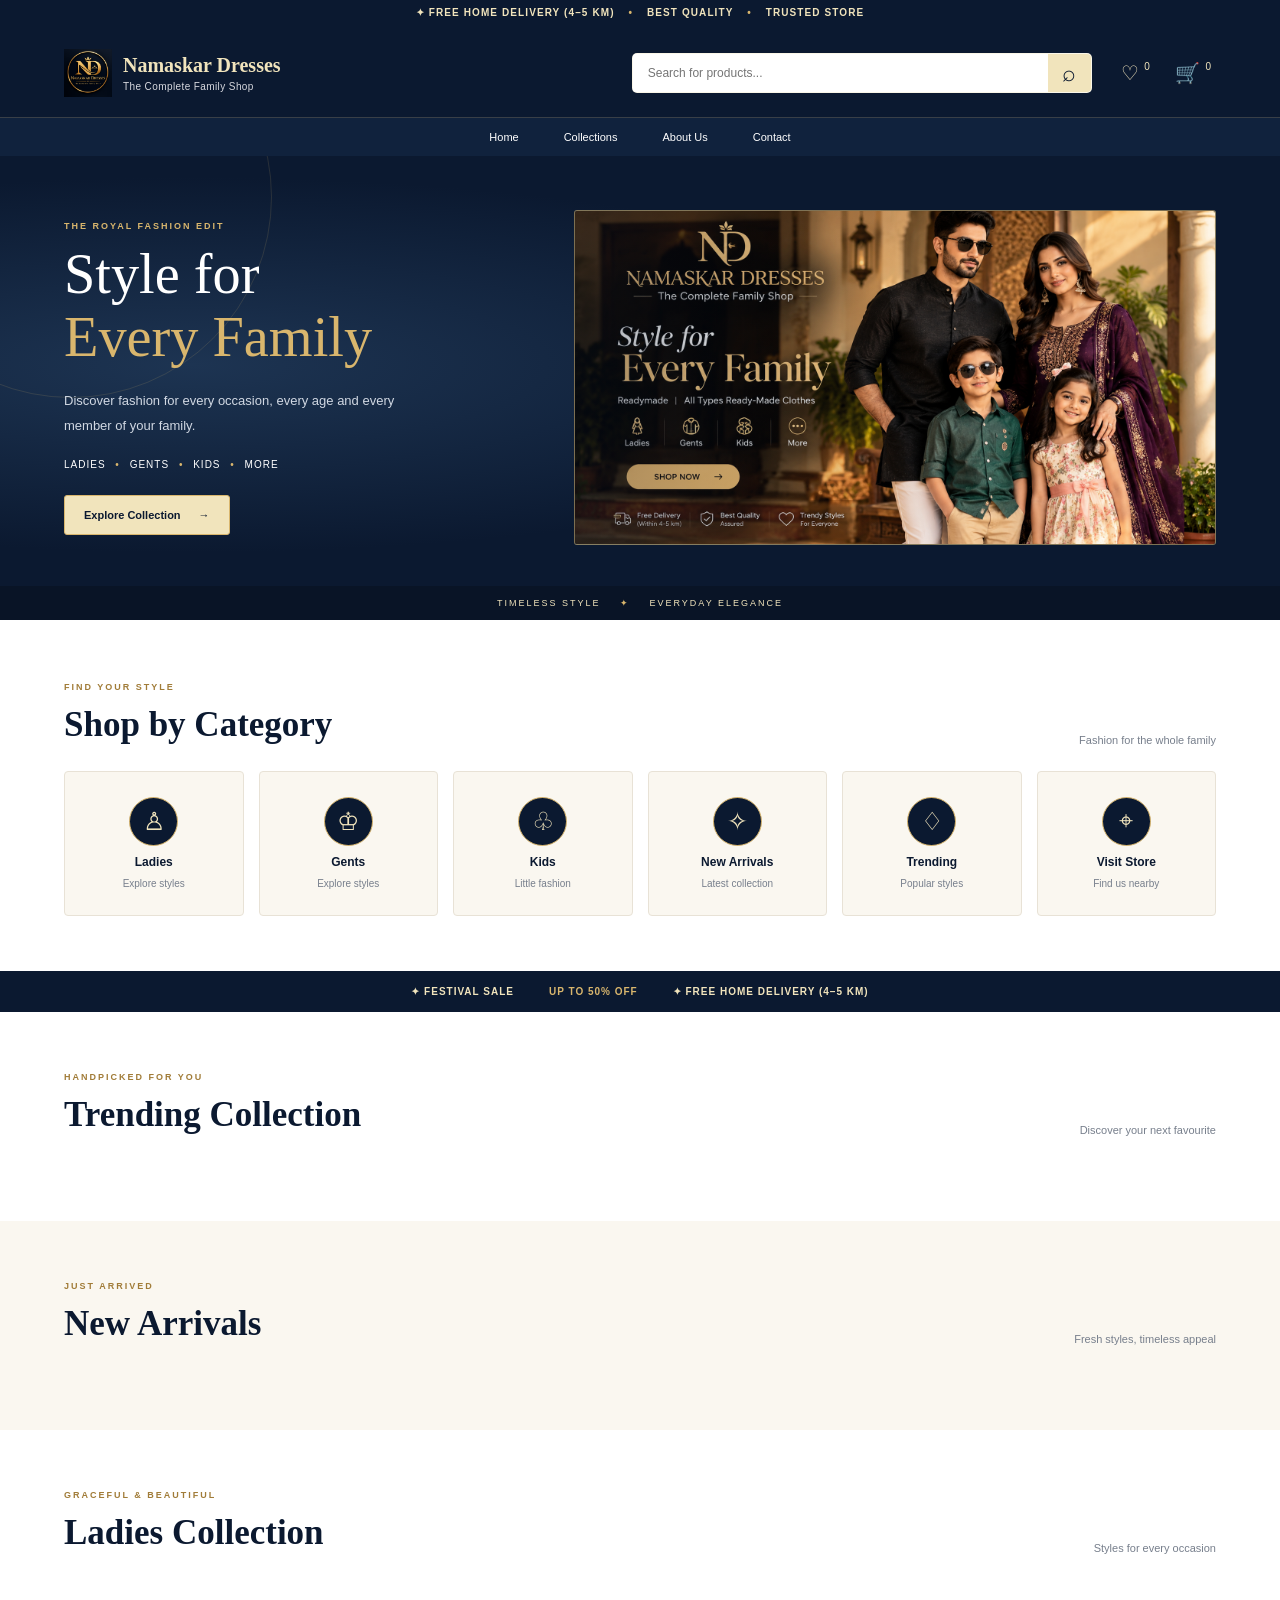
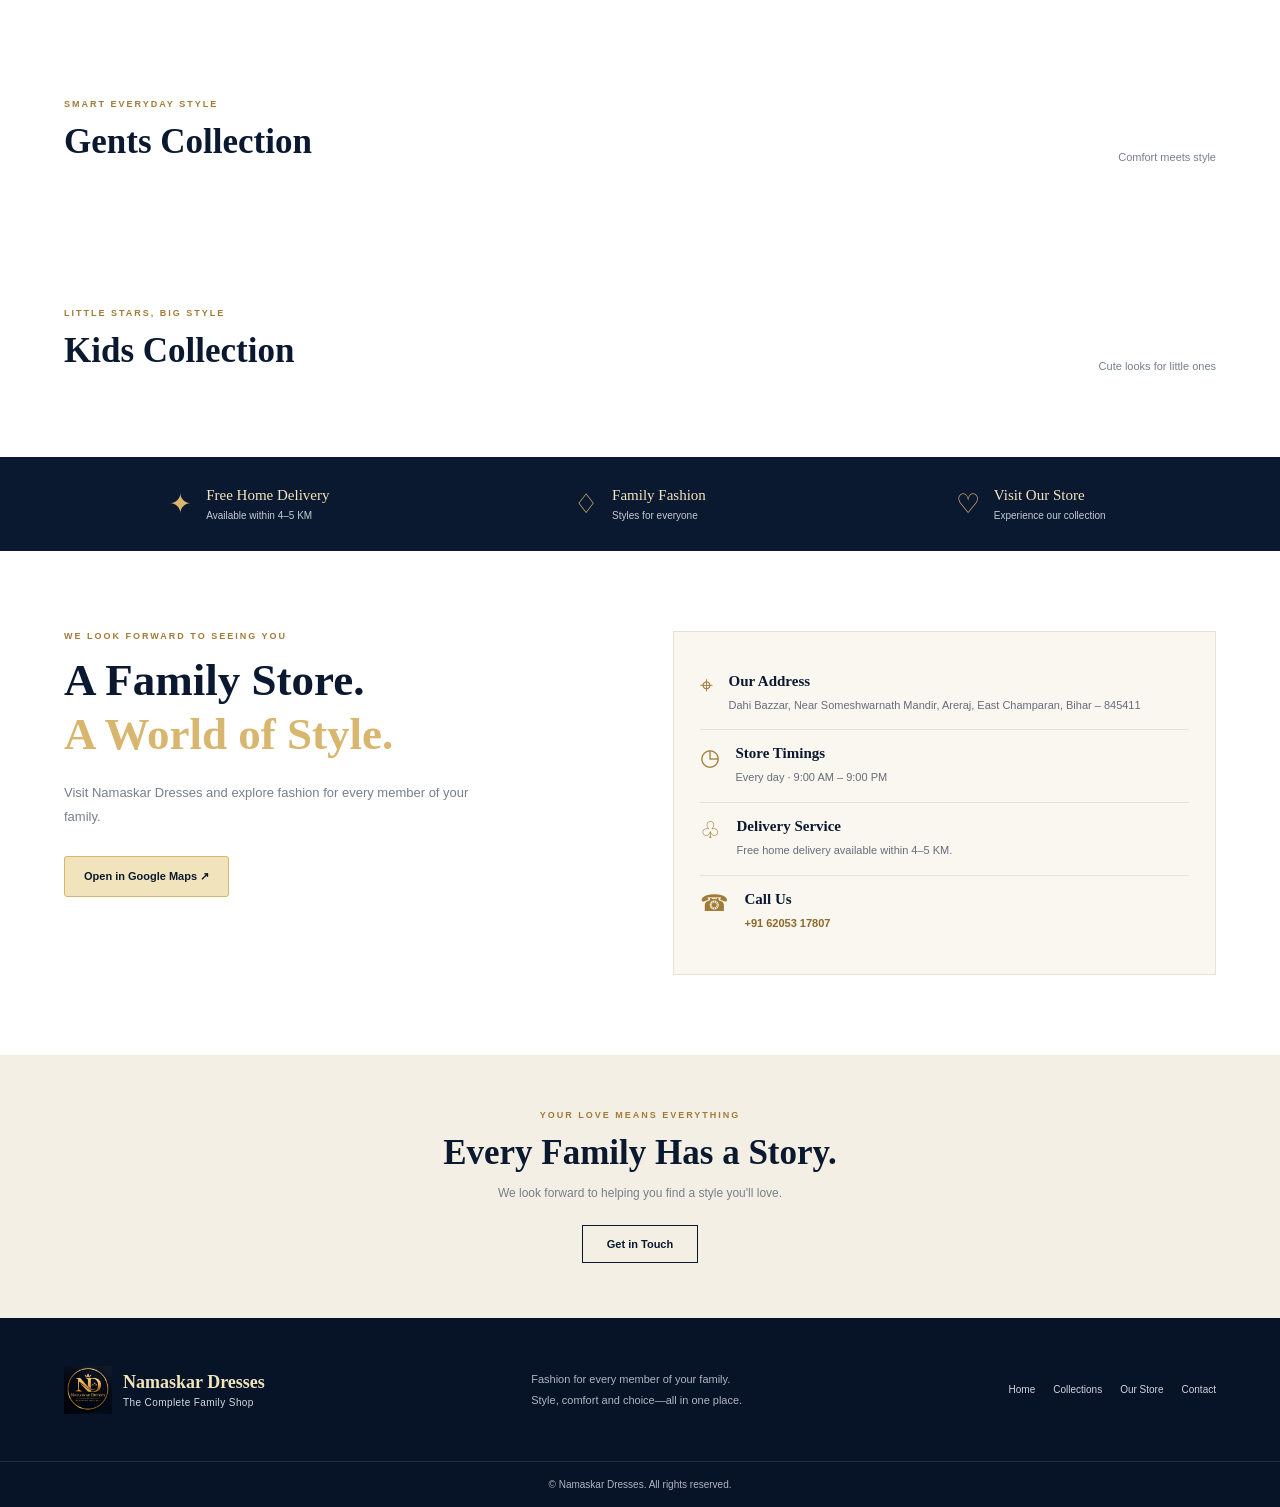
==== commit 2a157321: "Update index.htmlhp" ====
--- a/index.html
+++ b/index.html
@@ -204,7 +204,7 @@
       {name:"Kids Frock", price:399, category:"kids", badge:"CUTE PICK", image:"images/product9.jpg"},
       {name:"Boys Suit", price:799, category:"kids", badge:"OCCASION", image:"images/product10.jpg"},
       {name:"Kids T-Shirt", price:199, category:"kids", badge:"EVERYDAY", image:"images/product11.jpg"},
-      {name:"Kids Kurta Set", price:499, category:"kids", badge:"FESTIVE", image:"images/product12.jpg"}
+      {name:"Kids Half Pant", price:125 hh, category:"kids", badge:"EVERYDAY", image:"images/product12.jpg"}
     ];
 
     const cart = [];
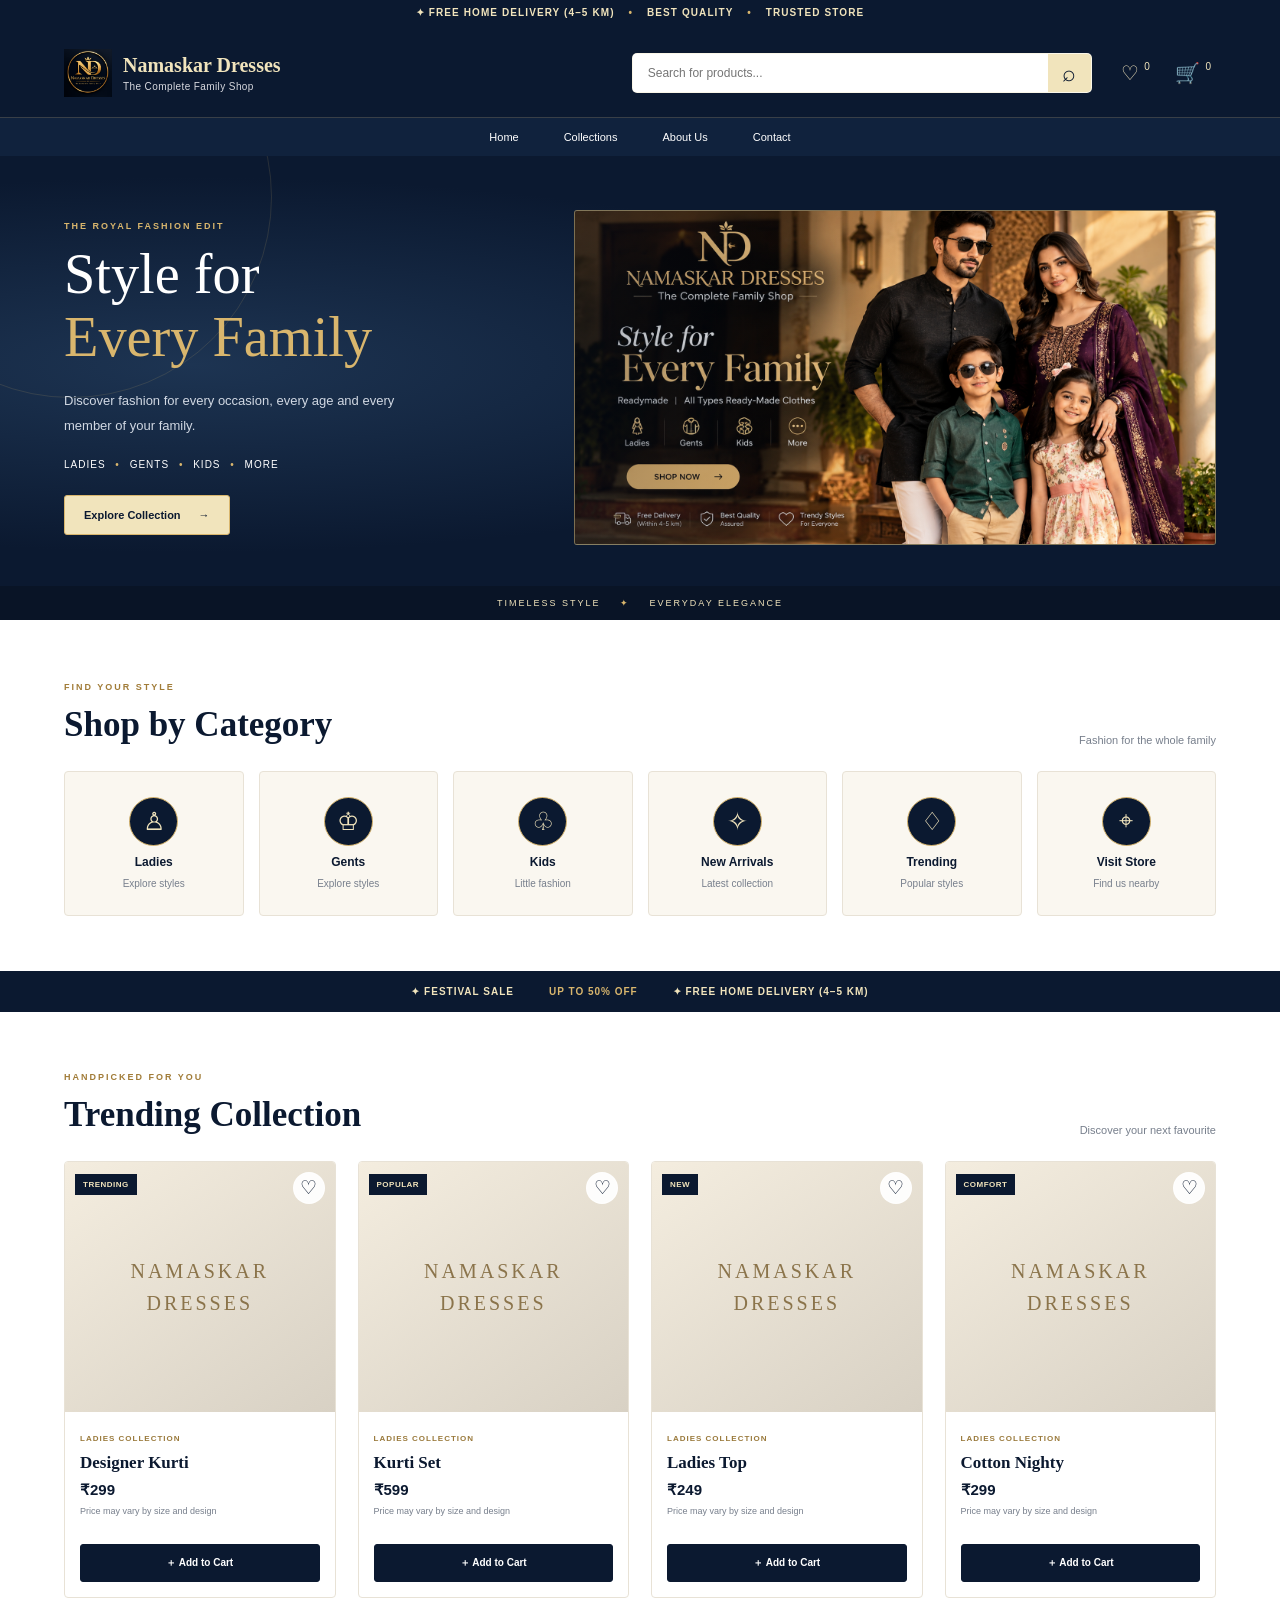
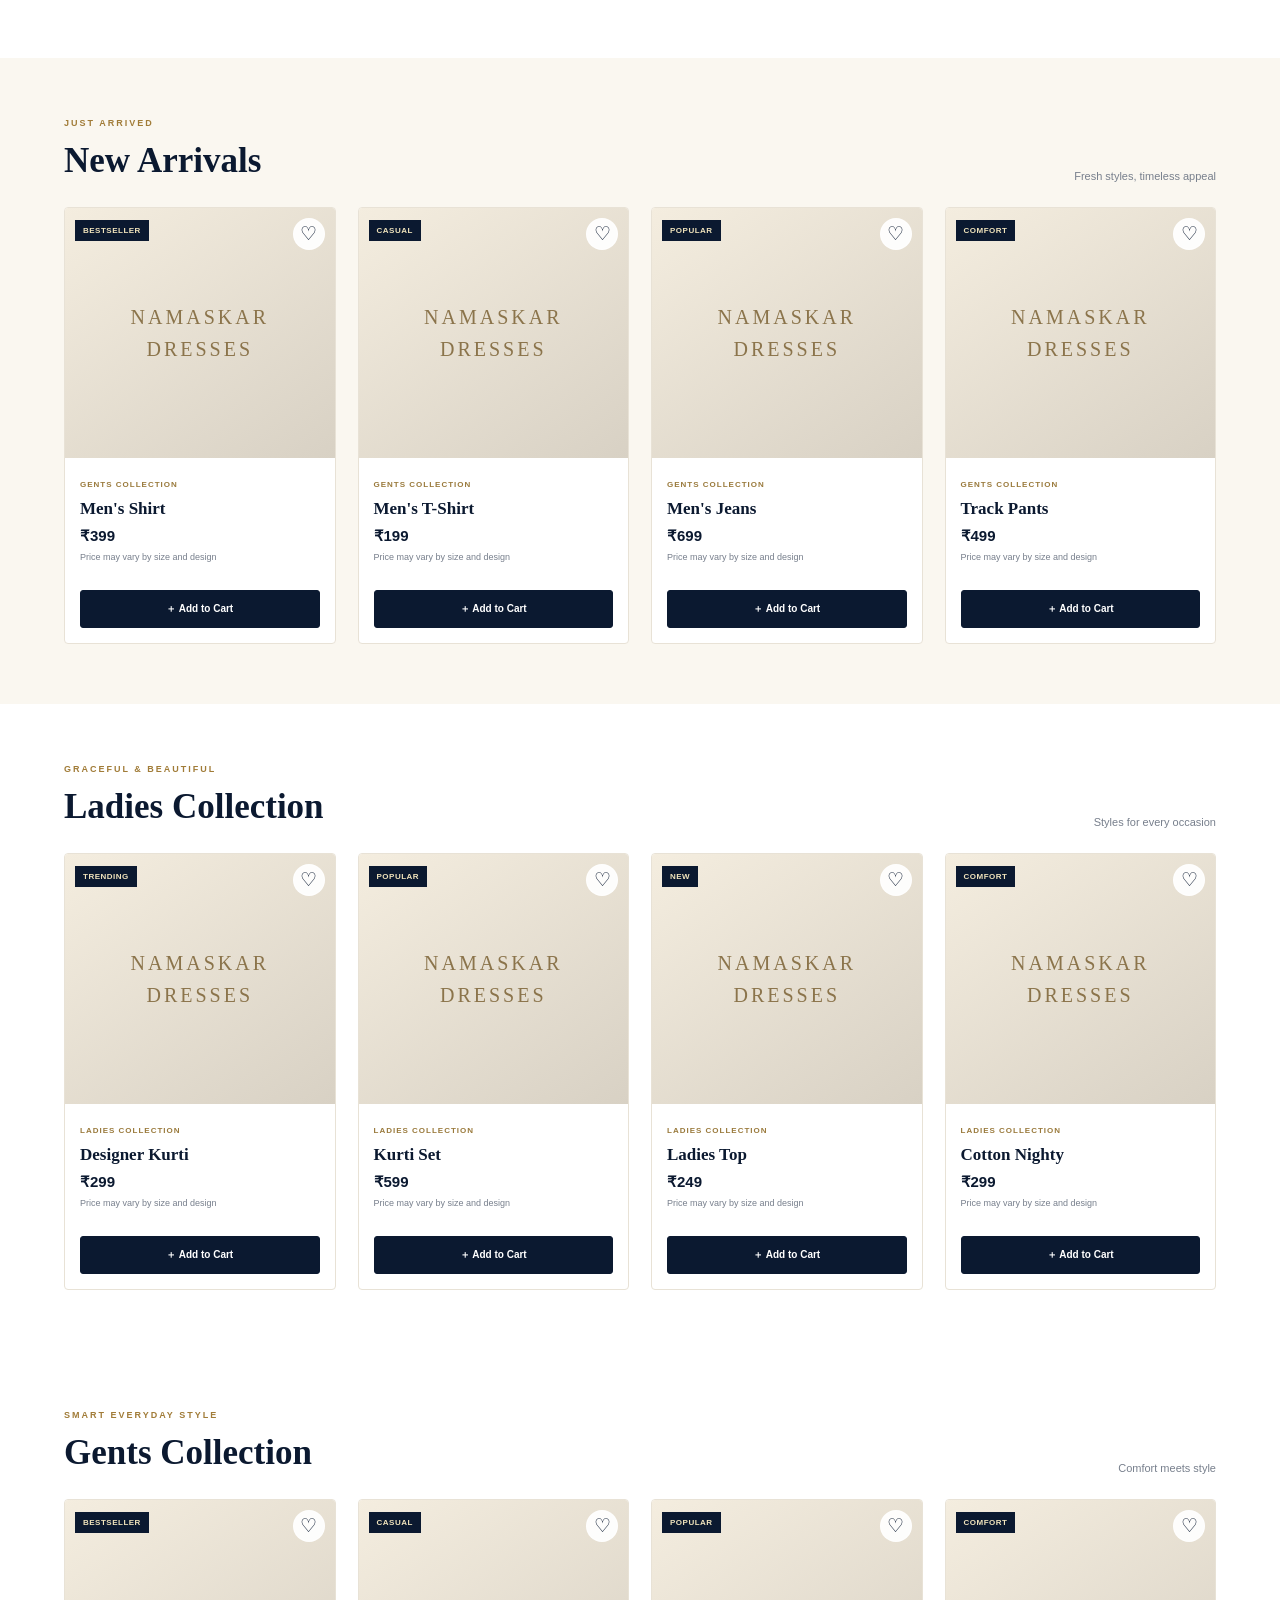
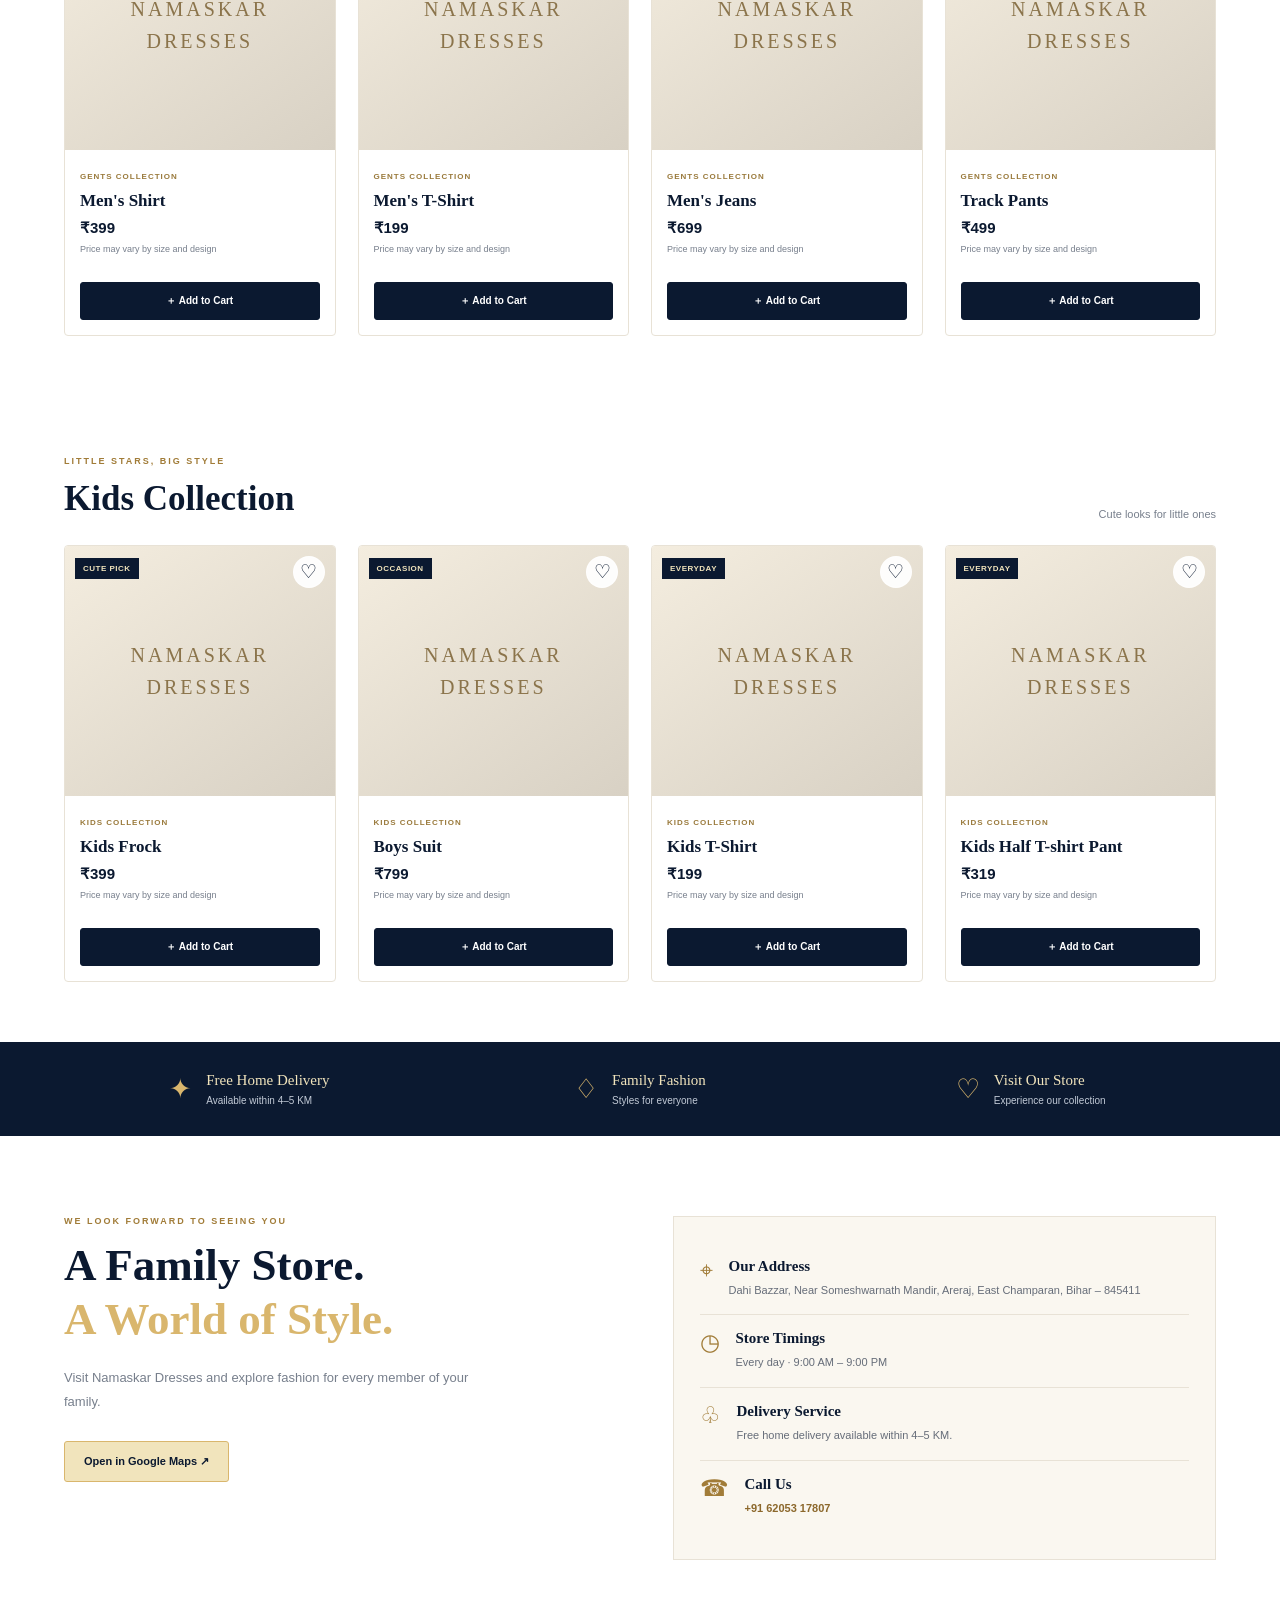
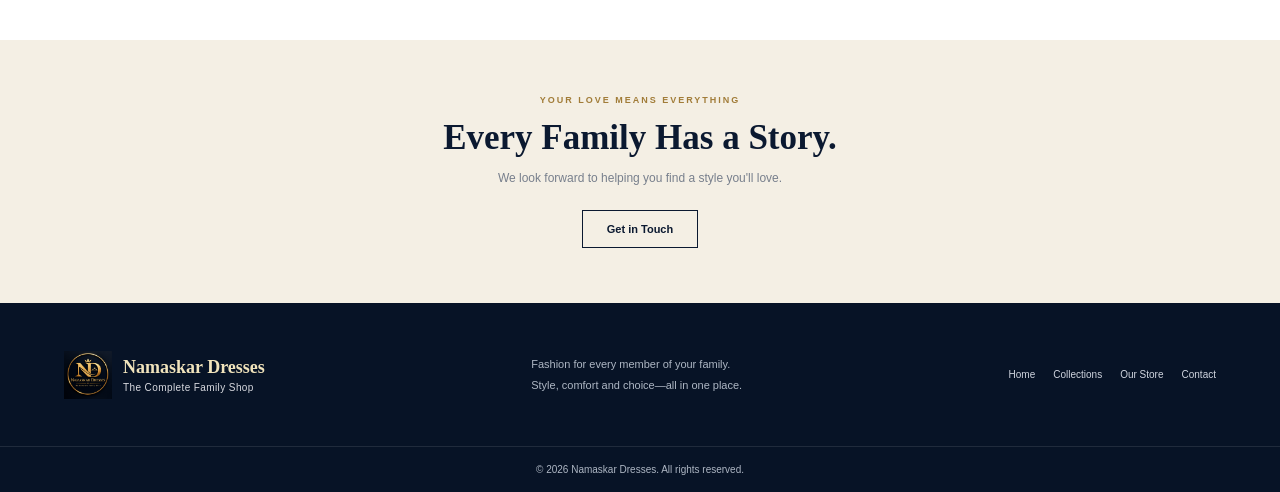
==== commit 7344e77c: "Update index.html 4.0" ====
--- a/index.html
+++ b/index.html
@@ -204,7 +204,7 @@
       {name:"Kids Frock", price:399, category:"kids", badge:"CUTE PICK", image:"images/product9.jpg"},
       {name:"Boys Suit", price:799, category:"kids", badge:"OCCASION", image:"images/product10.jpg"},
       {name:"Kids T-Shirt", price:199, category:"kids", badge:"EVERYDAY", image:"images/product11.jpg"},
-      {name:"Kids Half Pant", price:125 hh, category:"kids", badge:"EVERYDAY", image:"images/product12.jpg"}
+      {name:"Kids Half T-shirt Pant", price:319 , category:"kids", badge:"EVERYDAY", image:"images/product12.jpg"}
     ];
 
     const cart = [];
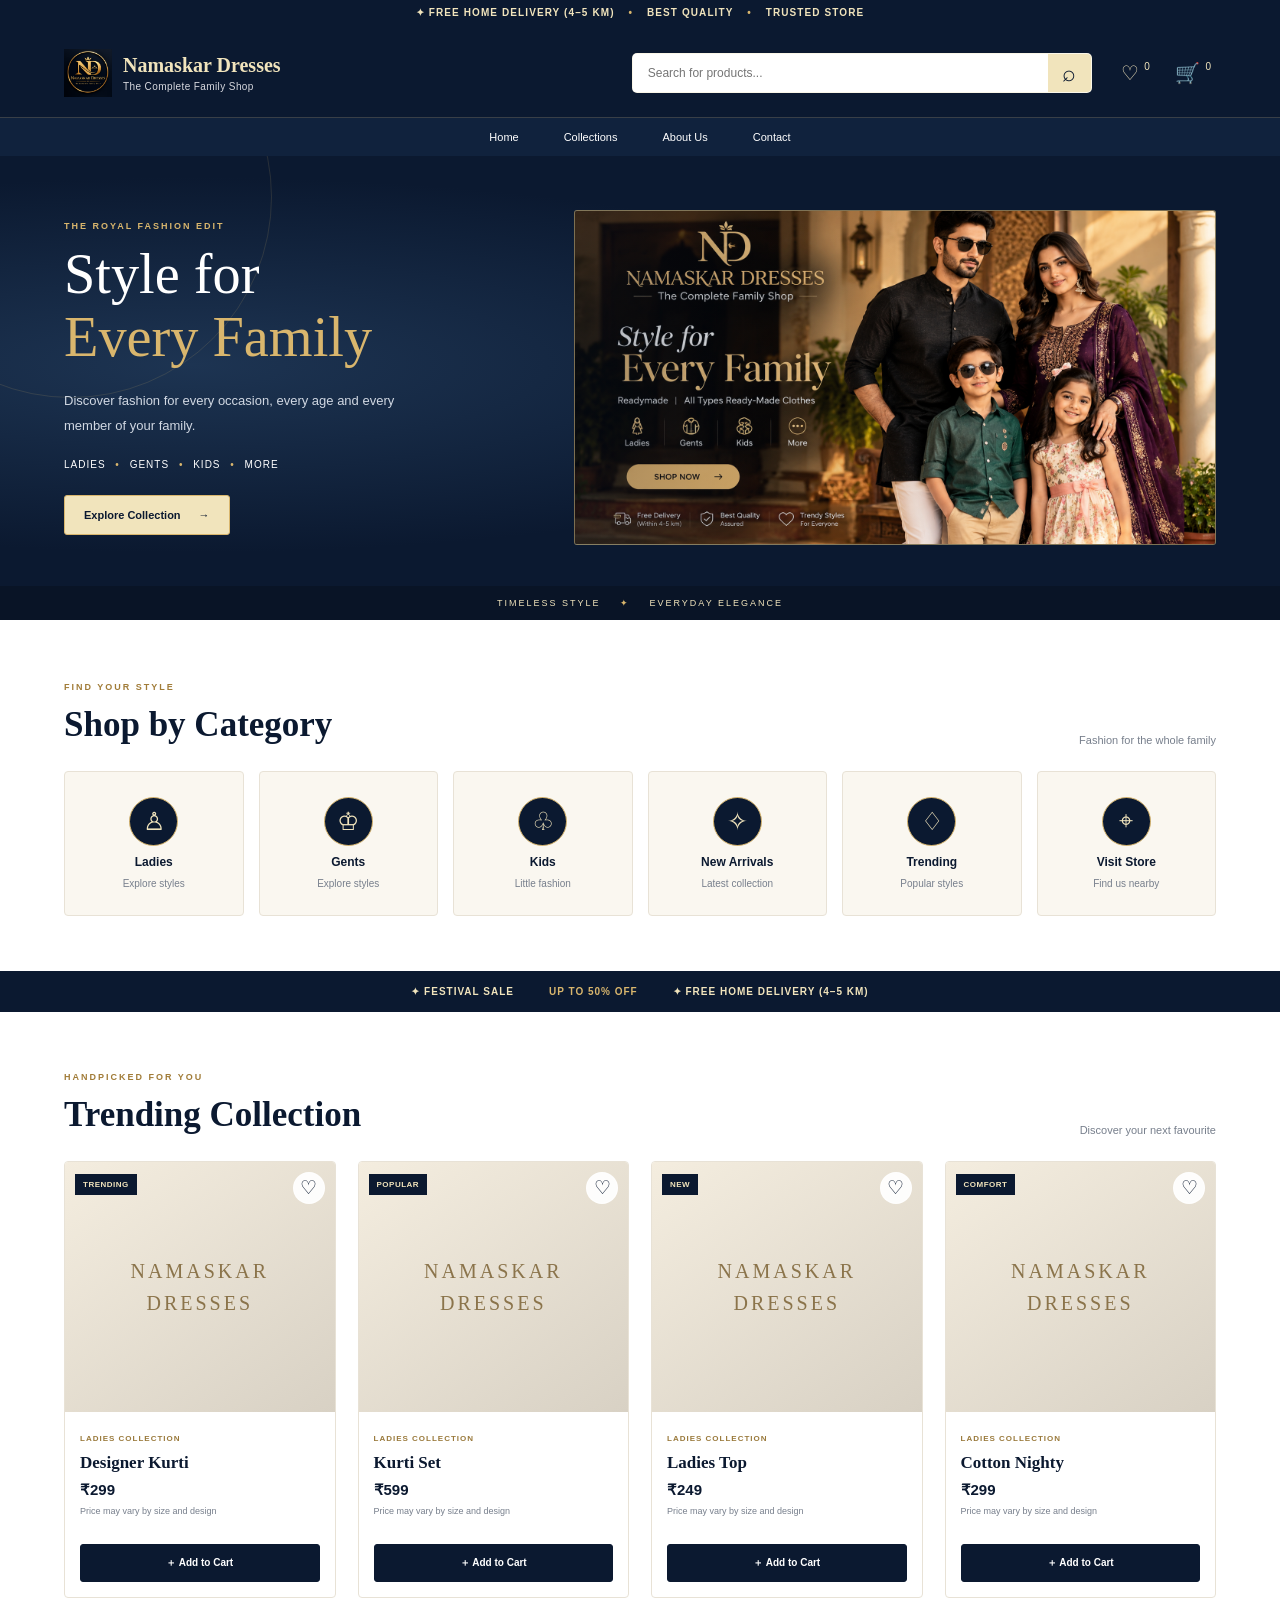
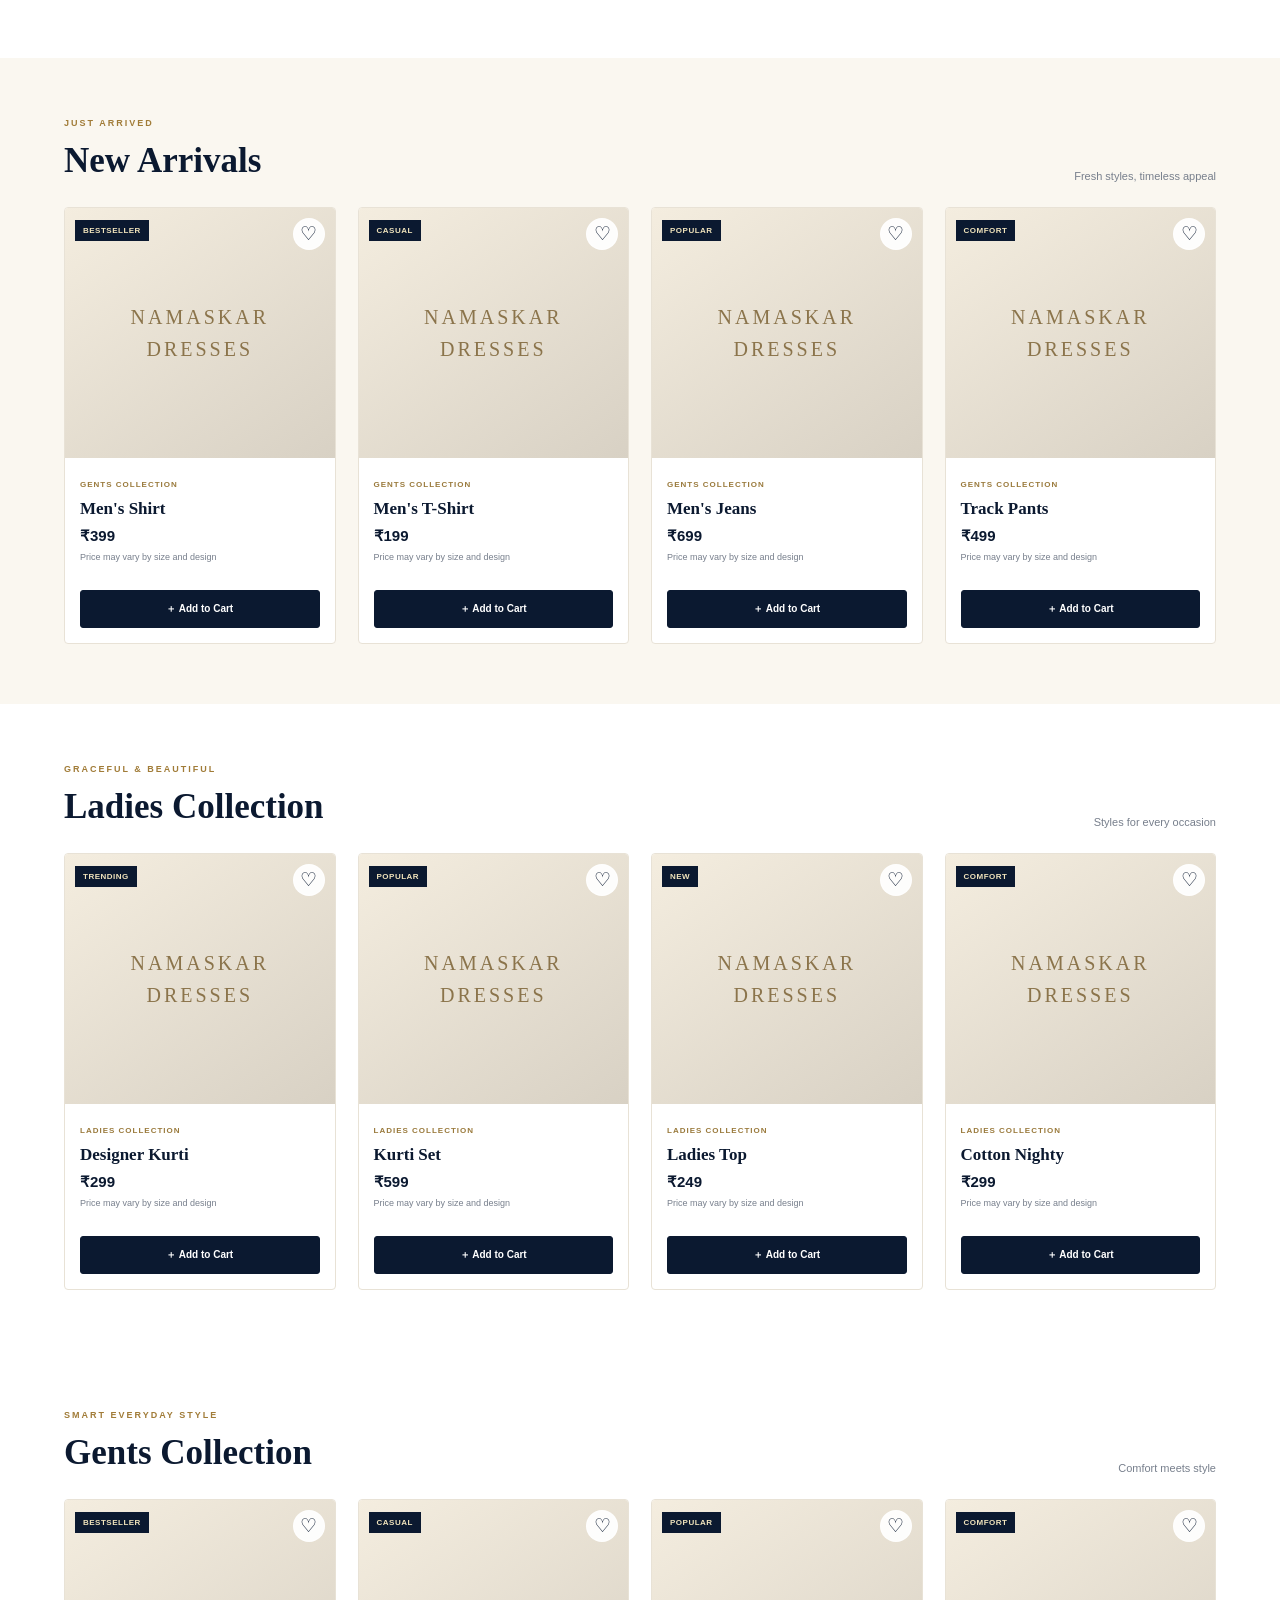
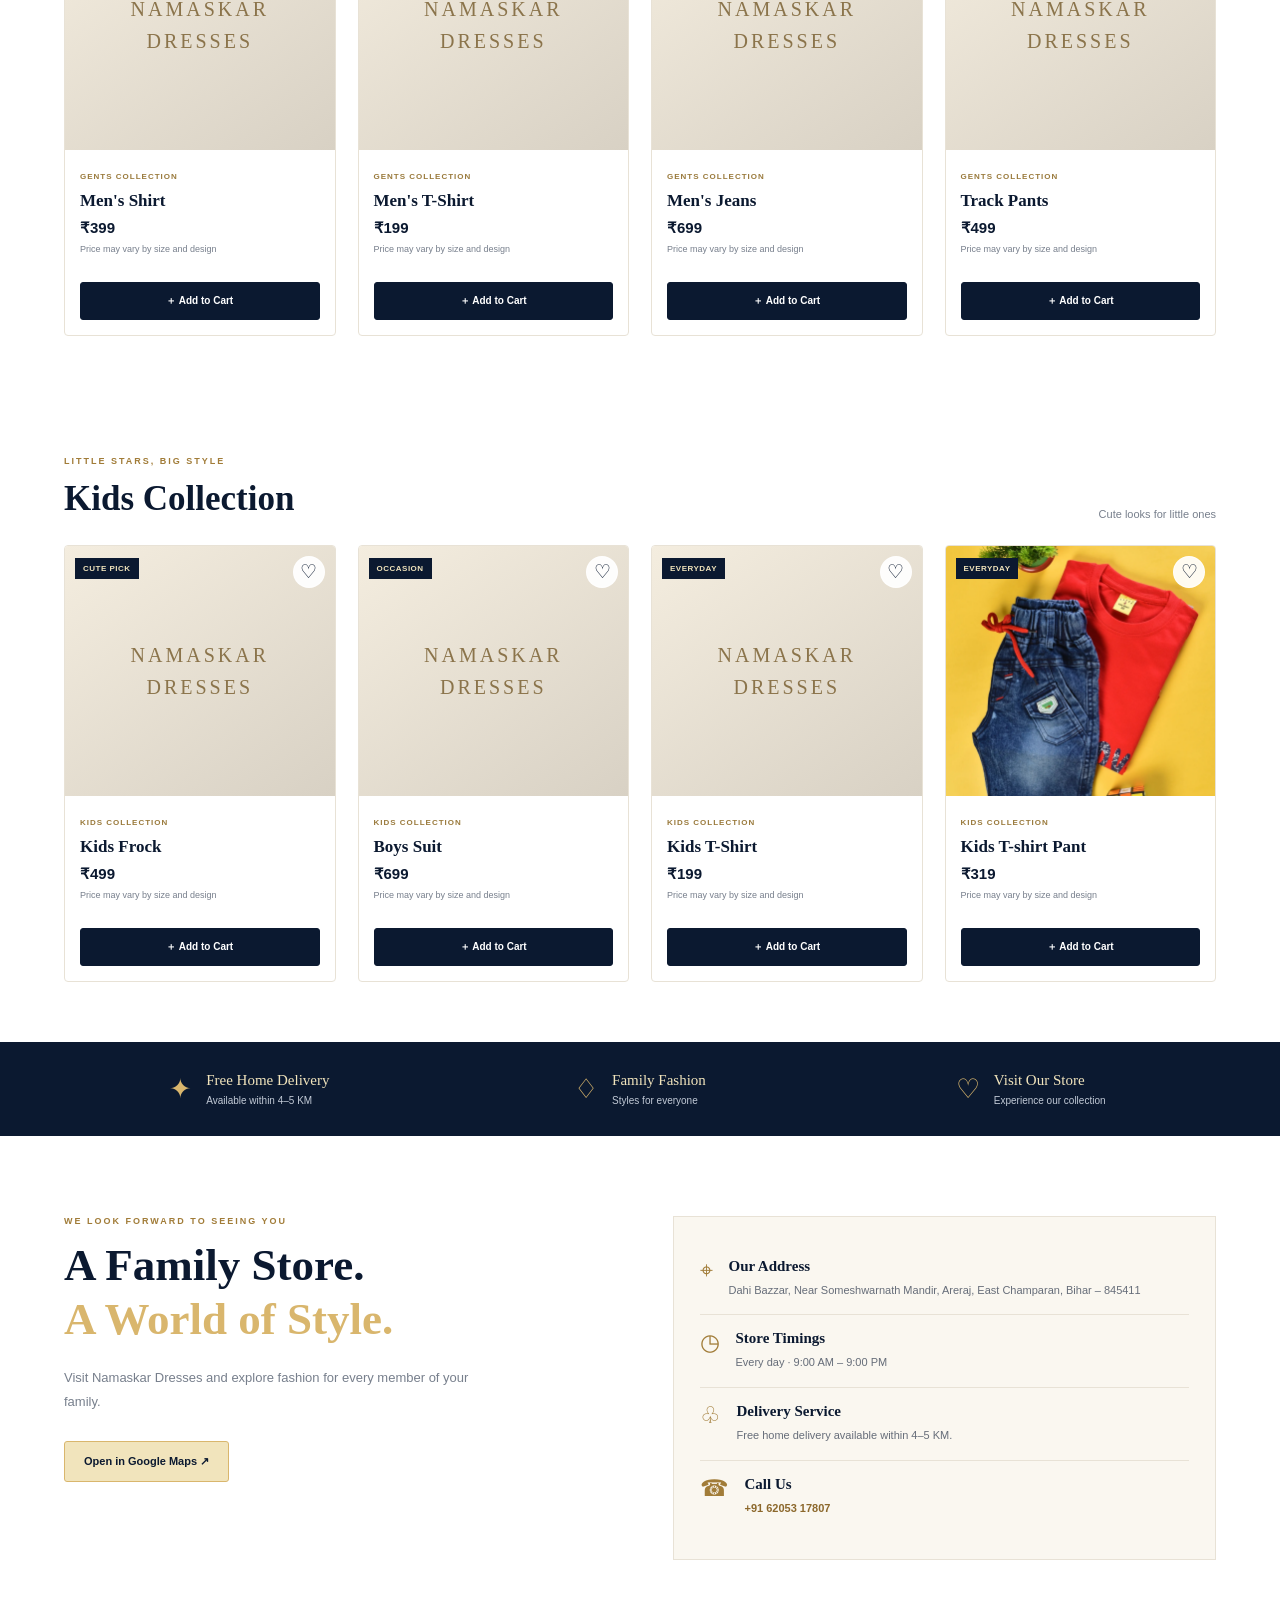
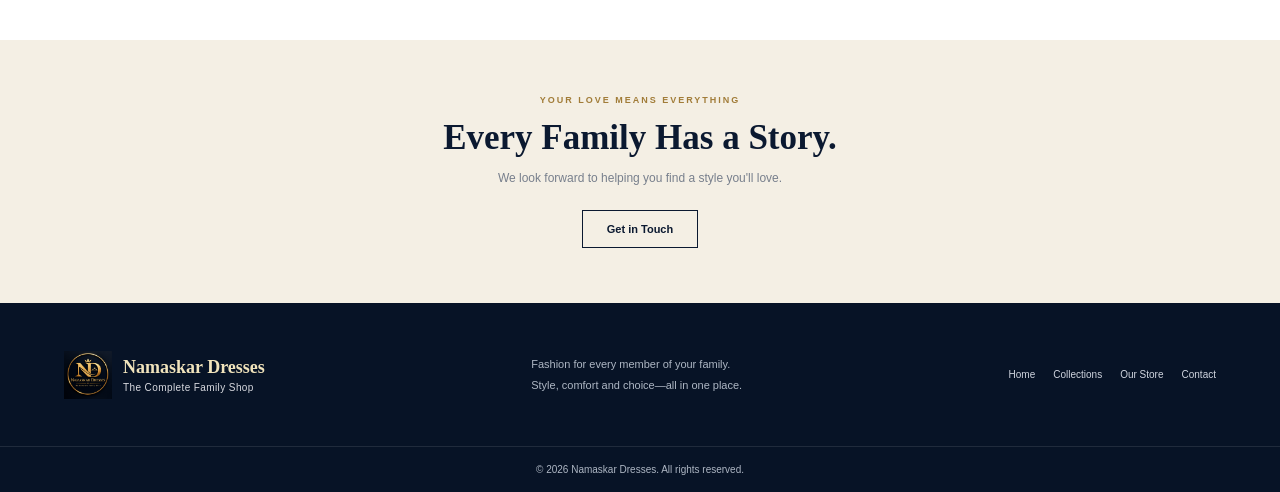
==== commit b90371f4: "Update index.html4.1" ====
--- a/index.html
+++ b/index.html
@@ -201,10 +201,10 @@
       {name:"Men's T-Shirt", price:199, category:"gents", badge:"CASUAL", image:"images/product6.jpg"},
       {name:"Men's Jeans", price:699, category:"gents", badge:"POPULAR", image:"images/product7.jpg"},
       {name:"Track Pants", price:499, category:"gents", badge:"COMFORT", image:"images/product8.jpg"},
-      {name:"Kids Frock", price:399, category:"kids", badge:"CUTE PICK", image:"images/product9.jpg"},
-      {name:"Boys Suit", price:799, category:"kids", badge:"OCCASION", image:"images/product10.jpg"},
+      {name:"Kids Frock", price:499, category:"kids", badge:"CUTE PICK", image:"images/product9.jpg"},
+      {name:"Boys Suit", price:699, category:"kids", badge:"OCCASION", image:"images/product10.jpg"},
       {name:"Kids T-Shirt", price:199, category:"kids", badge:"EVERYDAY", image:"images/product11.jpg"},
-      {name:"Kids Half T-shirt Pant", price:319 , category:"kids", badge:"EVERYDAY", image:"images/product12.jpg"}
+      {name:"Kids T-shirt Pant", price:319 , category:"kids", badge:"EVERYDAY", image:"images/product12.jpg"}
     ];
 
     const cart = [];
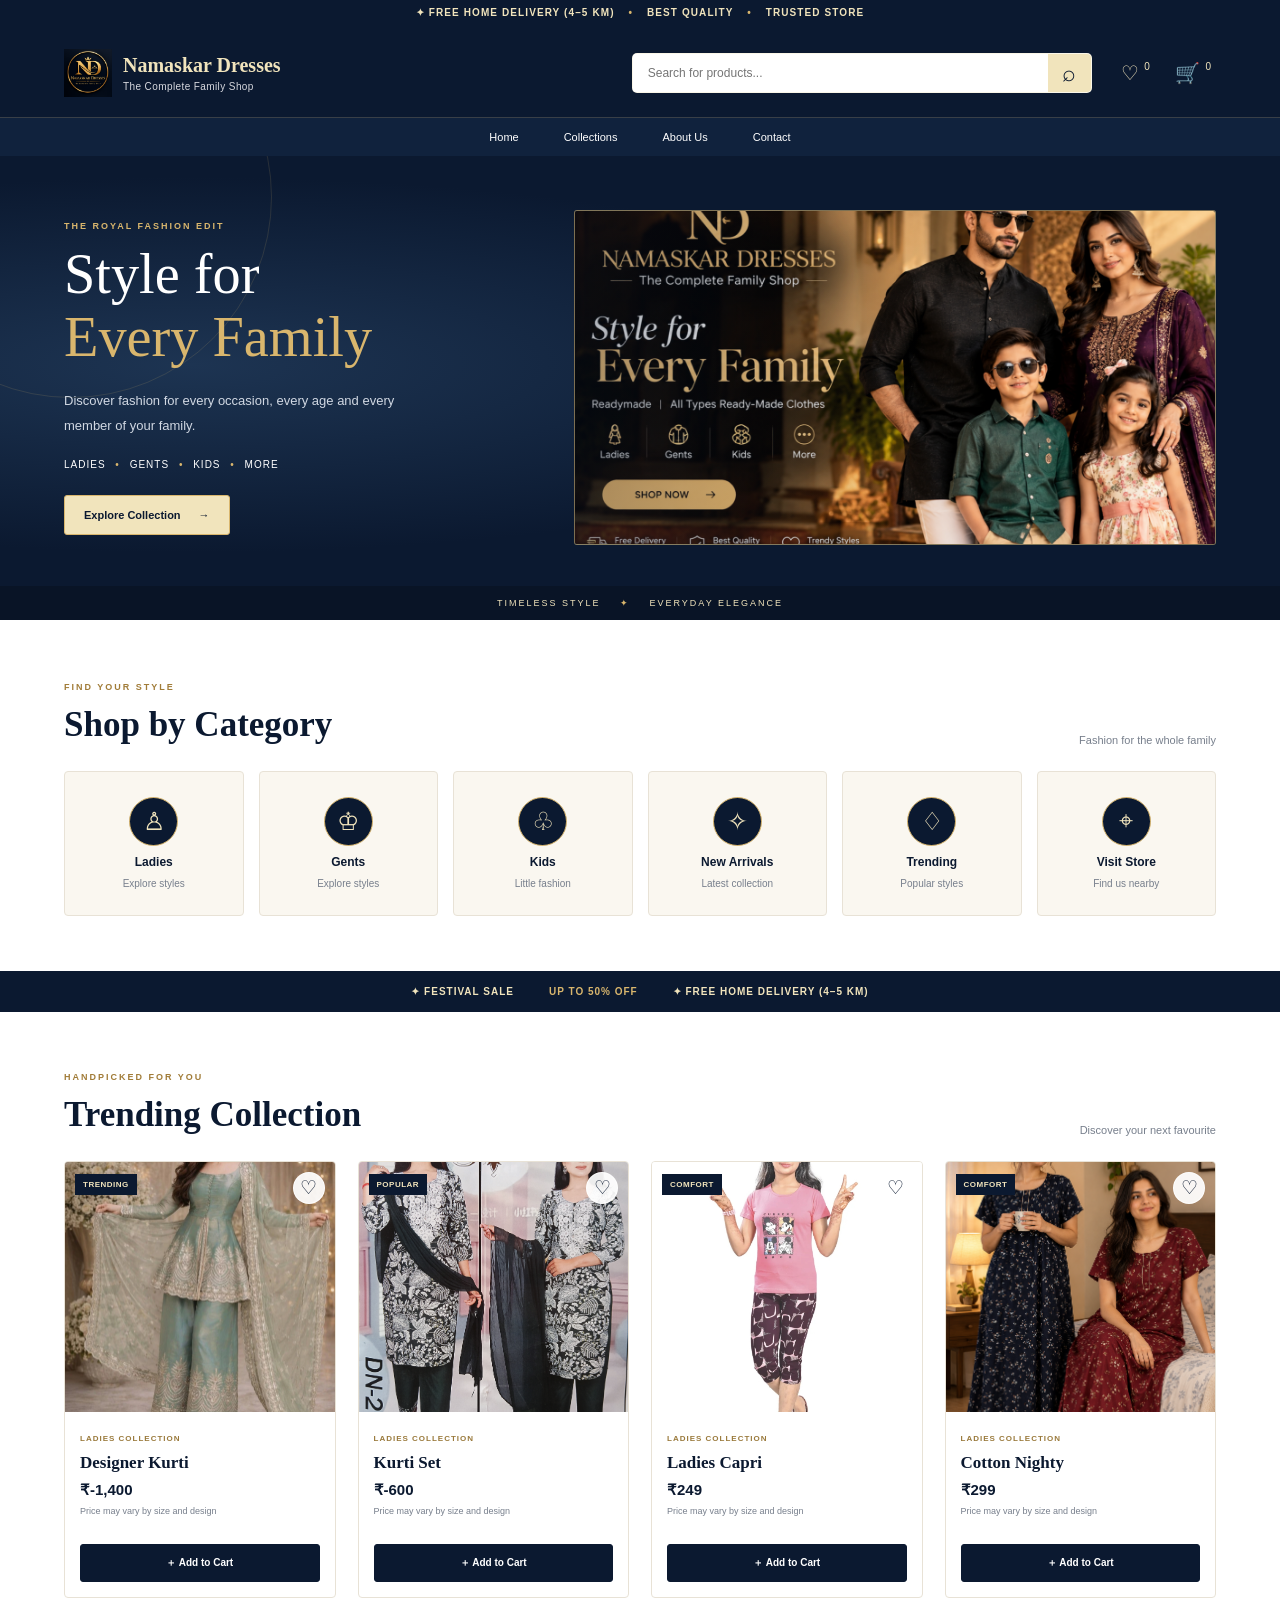
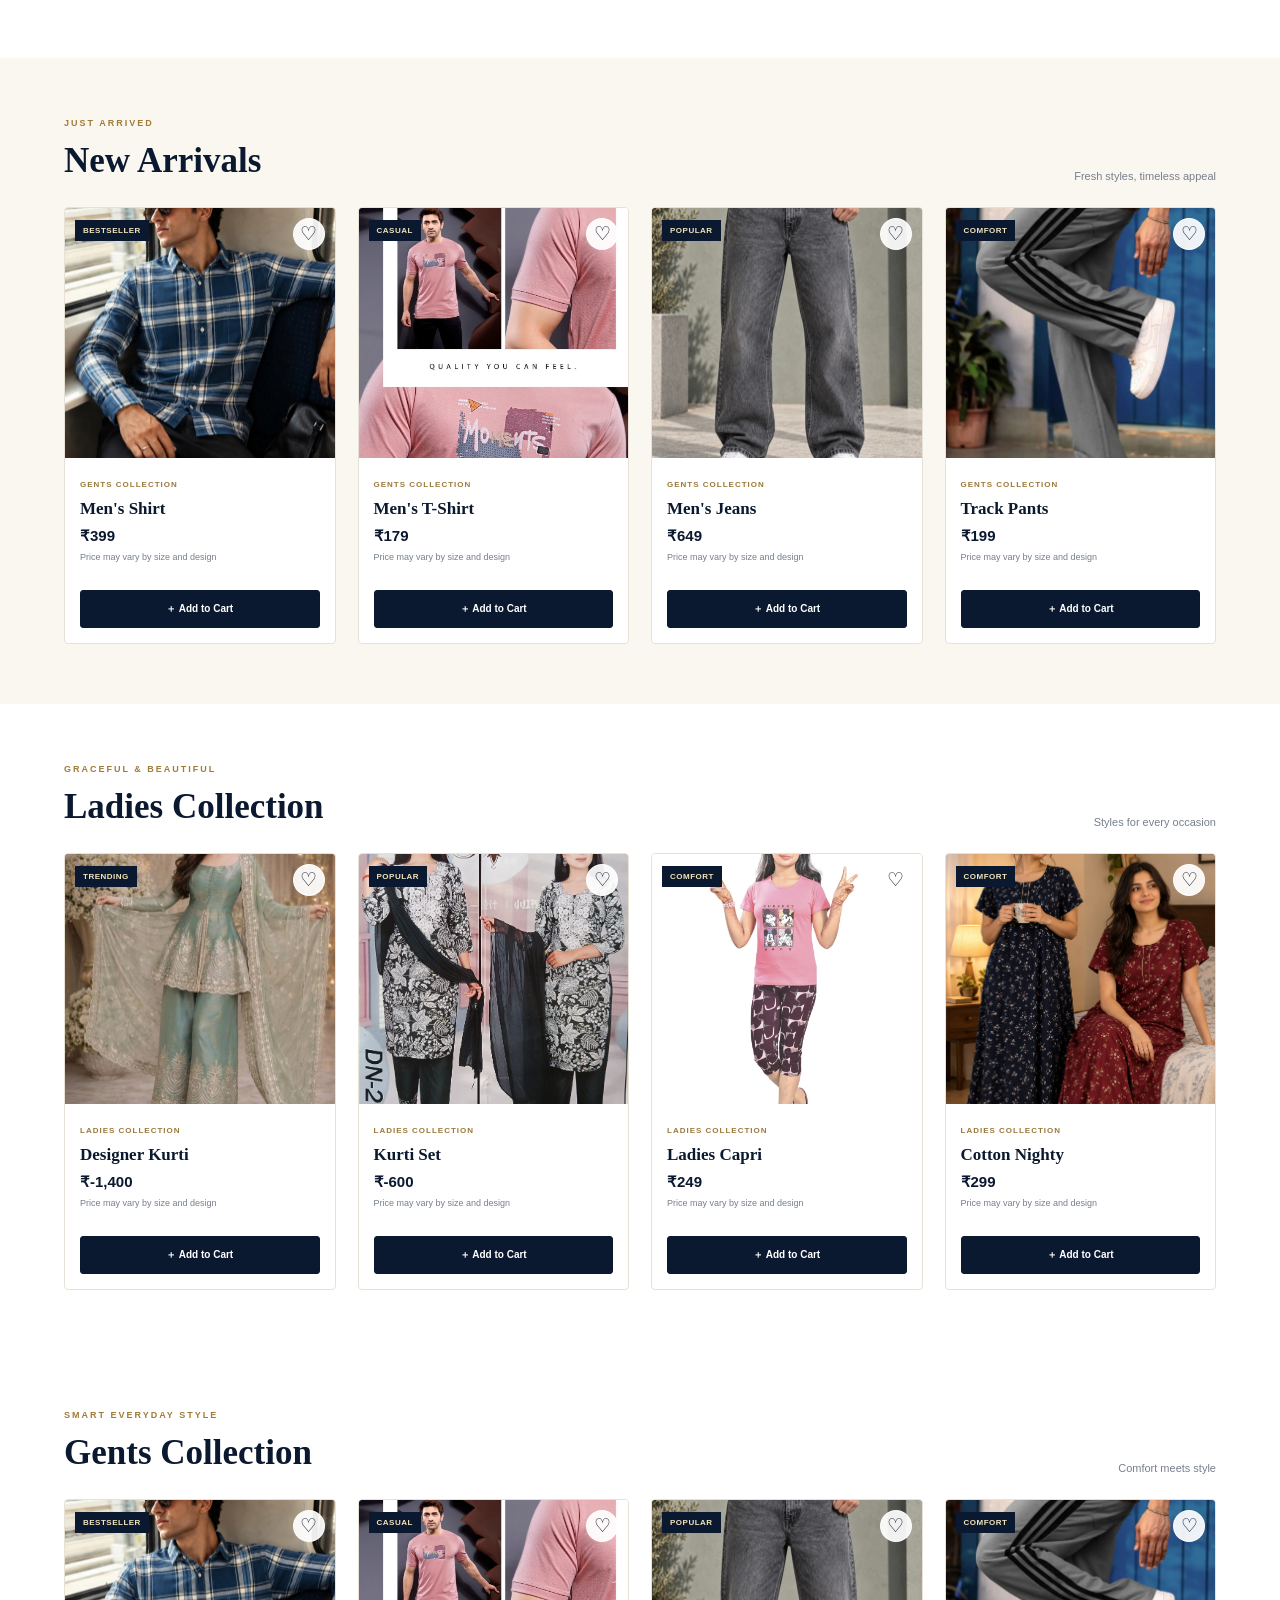
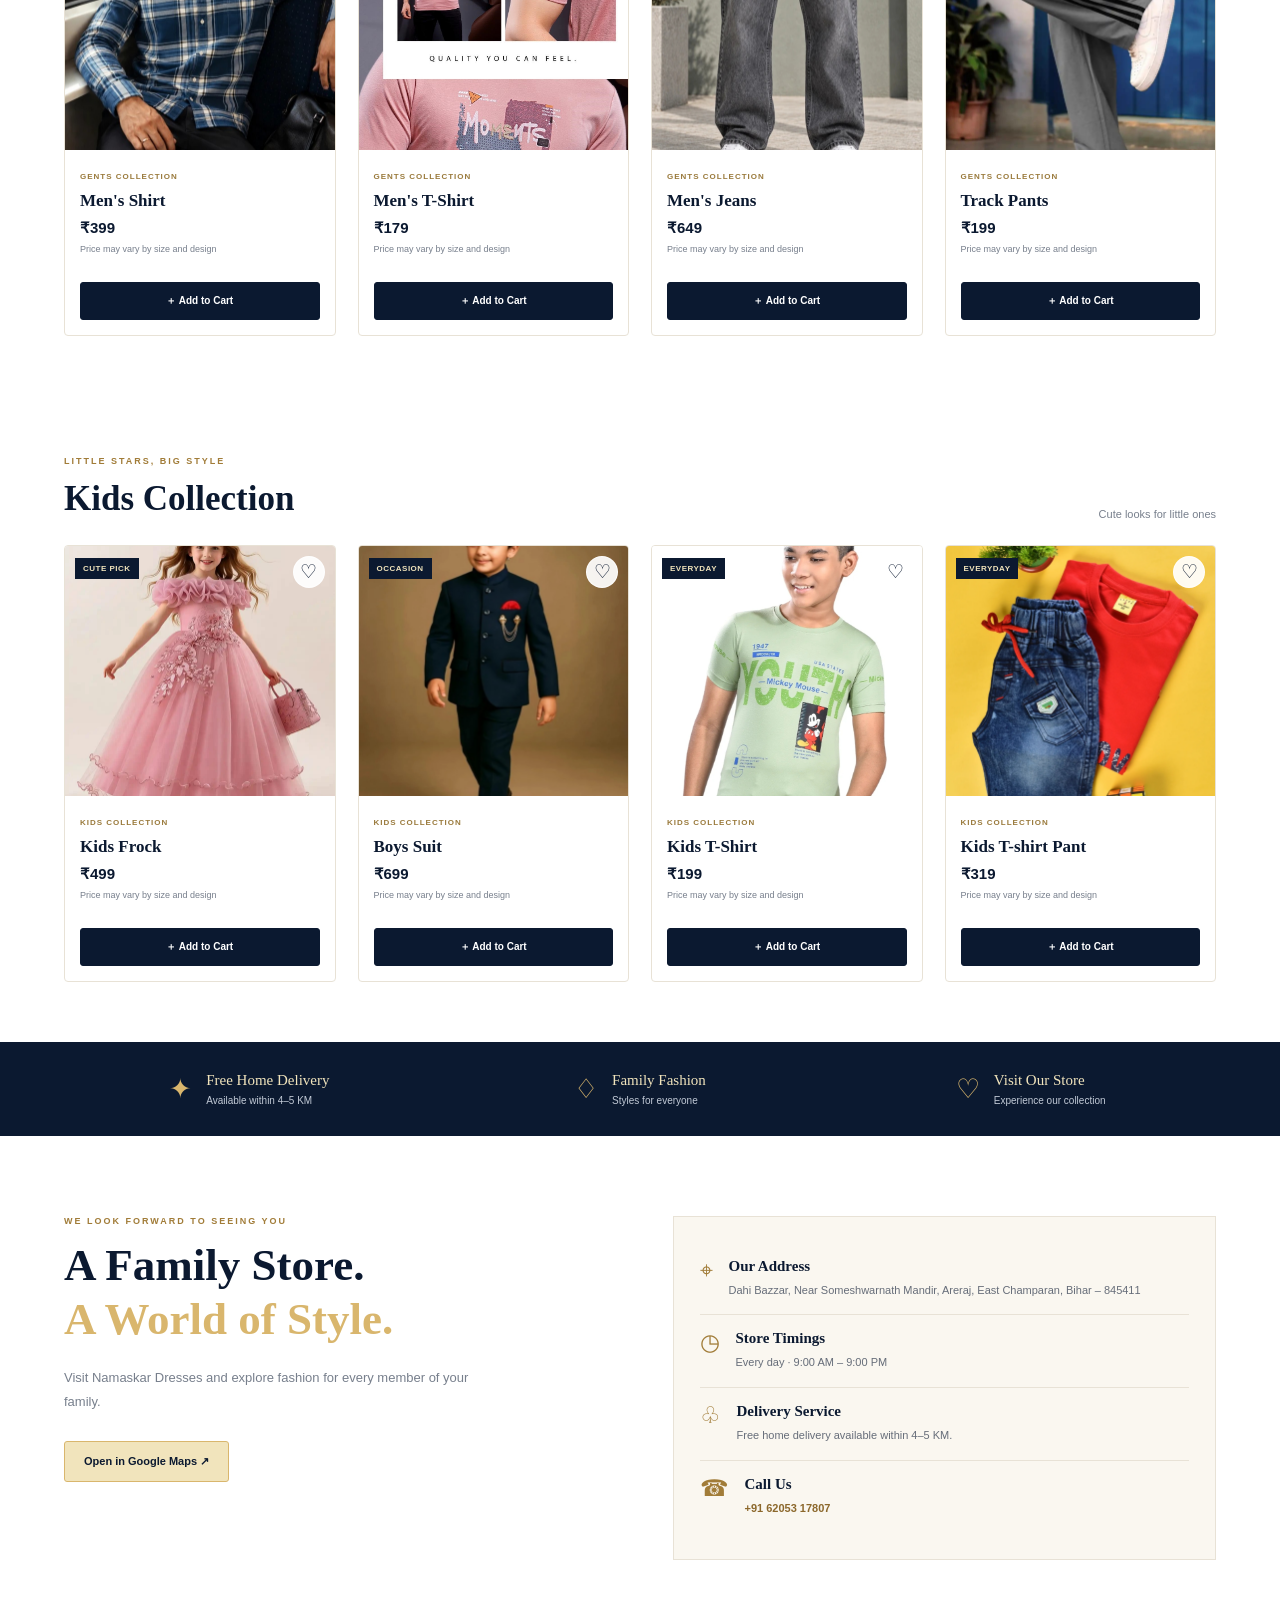
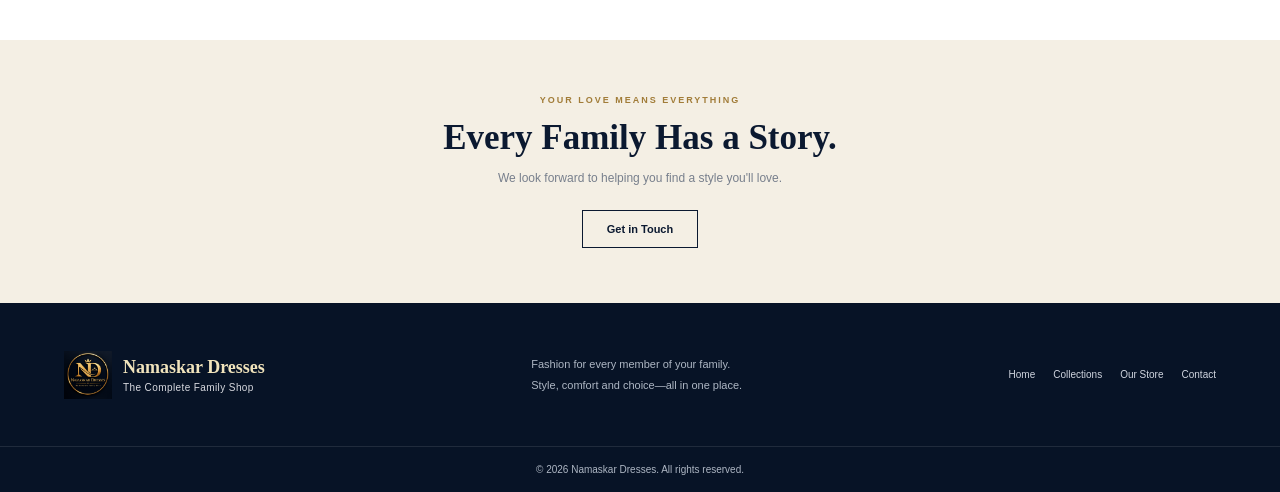
==== commit 23e704fa: "Update index.html4.3" ====
--- a/index.html
+++ b/index.html
@@ -193,14 +193,14 @@
 
   <script>
     const products = [
-      {name:"Designer Kurti", price:299, category:"ladies", badge:"TRENDING", image:"images/product1.jpg"},
-      {name:"Kurti Set", price:599, category:"ladies", badge:"POPULAR", image:"images/product2.jpg"},
-      {name:"Ladies Top", price:249, category:"ladies", badge:"NEW", image:"images/product3.jpg"},
-      {name:"Cotton Nighty", price:299, category:"ladies", badge:"COMFORT", image:"images/product4.jpg"},
+      {name:"Designer Kurti", price:599-1999, category:"ladies", badge:"TRENDING", image:"images/product1.jpg"},
+      {name:"Kurti Set", price:399-999, category:"ladies", badge:"POPULAR", image:"images/product2.jpg"},
+      {name:"Ladies Capri", price:249, category:"ladies", badge:"COMFORT", image:"images/product3.jpg"},
+      {name:"Cotton Nighty", price:299, category:"ladies", badge:"COMFORT", image:"images/product4.png"},
       {name:"Men's Shirt", price:399, category:"gents", badge:"BESTSELLER", image:"images/product5.jpg"},
-      {name:"Men's T-Shirt", price:199, category:"gents", badge:"CASUAL", image:"images/product6.jpg"},
-      {name:"Men's Jeans", price:699, category:"gents", badge:"POPULAR", image:"images/product7.jpg"},
-      {name:"Track Pants", price:499, category:"gents", badge:"COMFORT", image:"images/product8.jpg"},
+      {name:"Men's T-Shirt", price:179, category:"gents", badge:"CASUAL", image:"images/product6.jpg"},
+      {name:"Men's Jeans", price:649, category:"gents", badge:"POPULAR", image:"images/product7.jpg"},
+      {name:"Track Pants", price:199, category:"gents", badge:"COMFORT", image:"images/product8.jpg"},
       {name:"Kids Frock", price:499, category:"kids", badge:"CUTE PICK", image:"images/product9.jpg"},
       {name:"Boys Suit", price:699, category:"kids", badge:"OCCASION", image:"images/product10.jpg"},
       {name:"Kids T-Shirt", price:199, category:"kids", badge:"EVERYDAY", image:"images/product11.jpg"},
